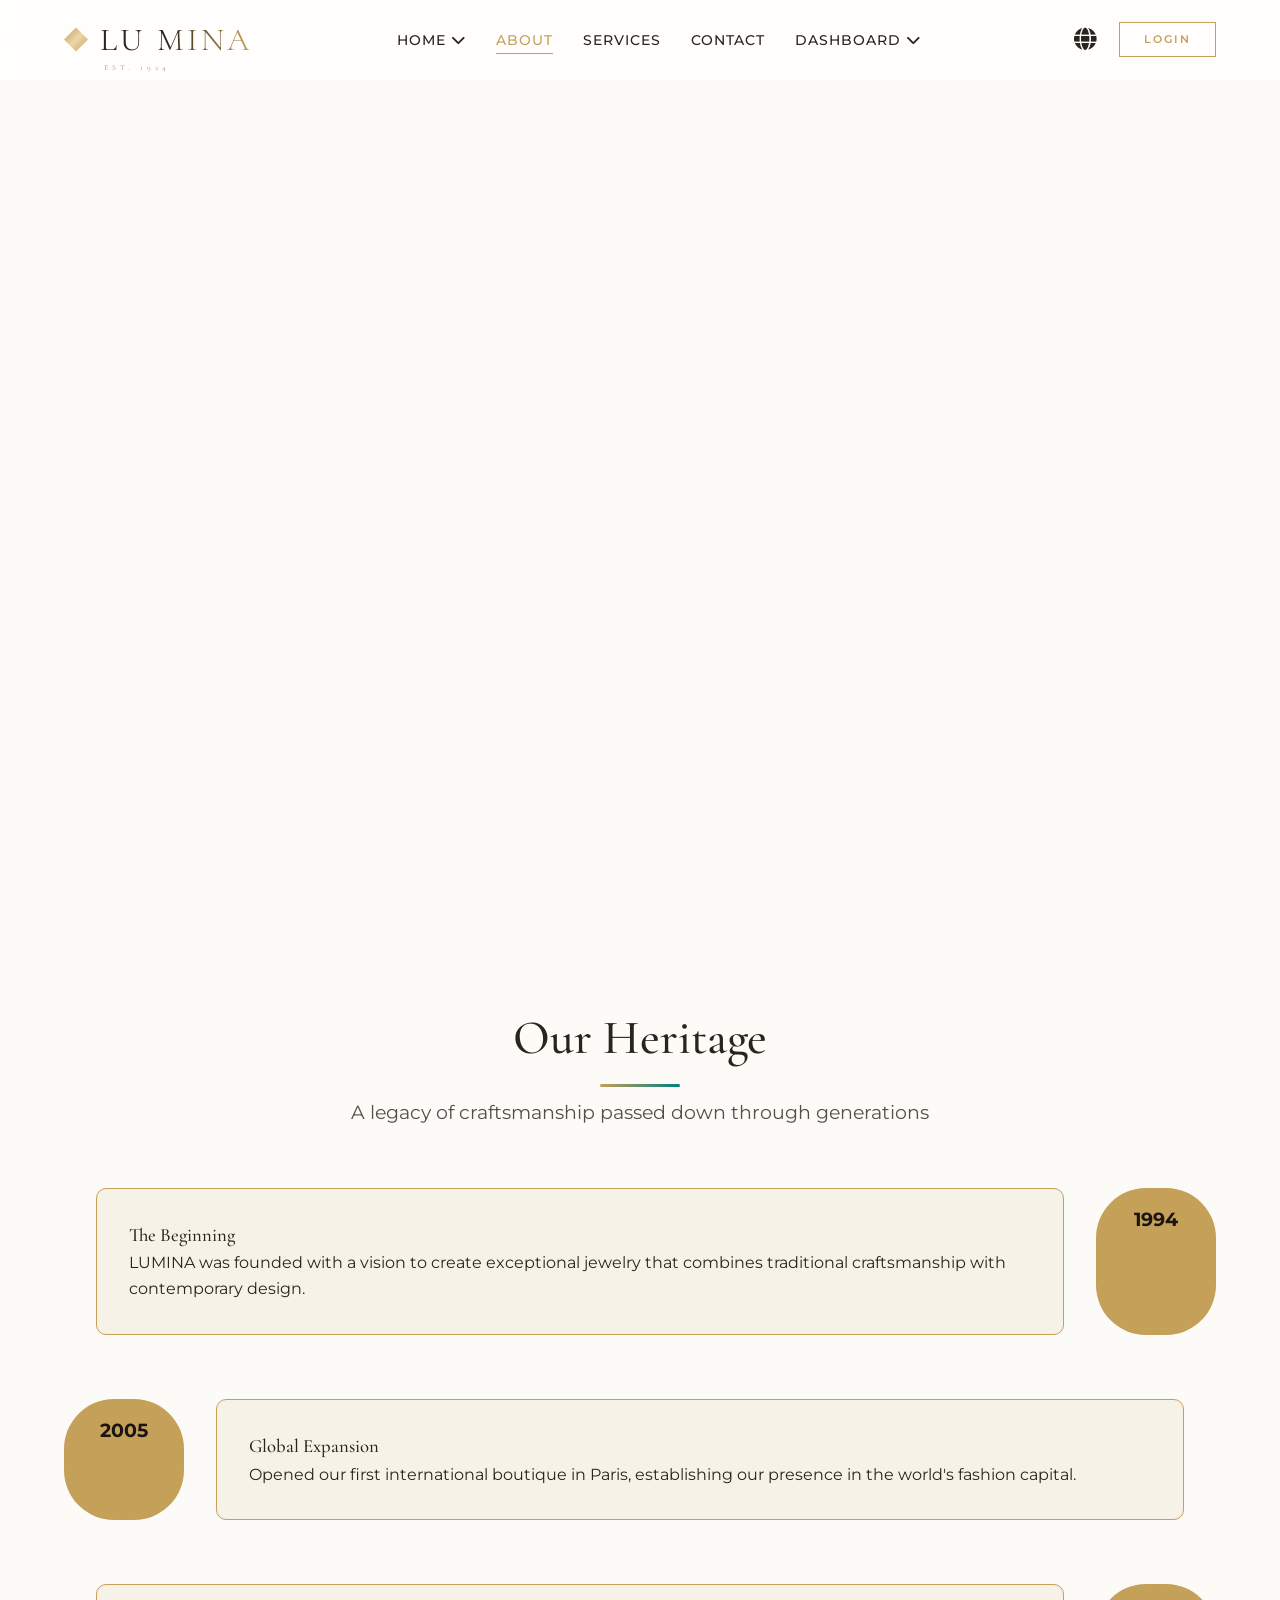
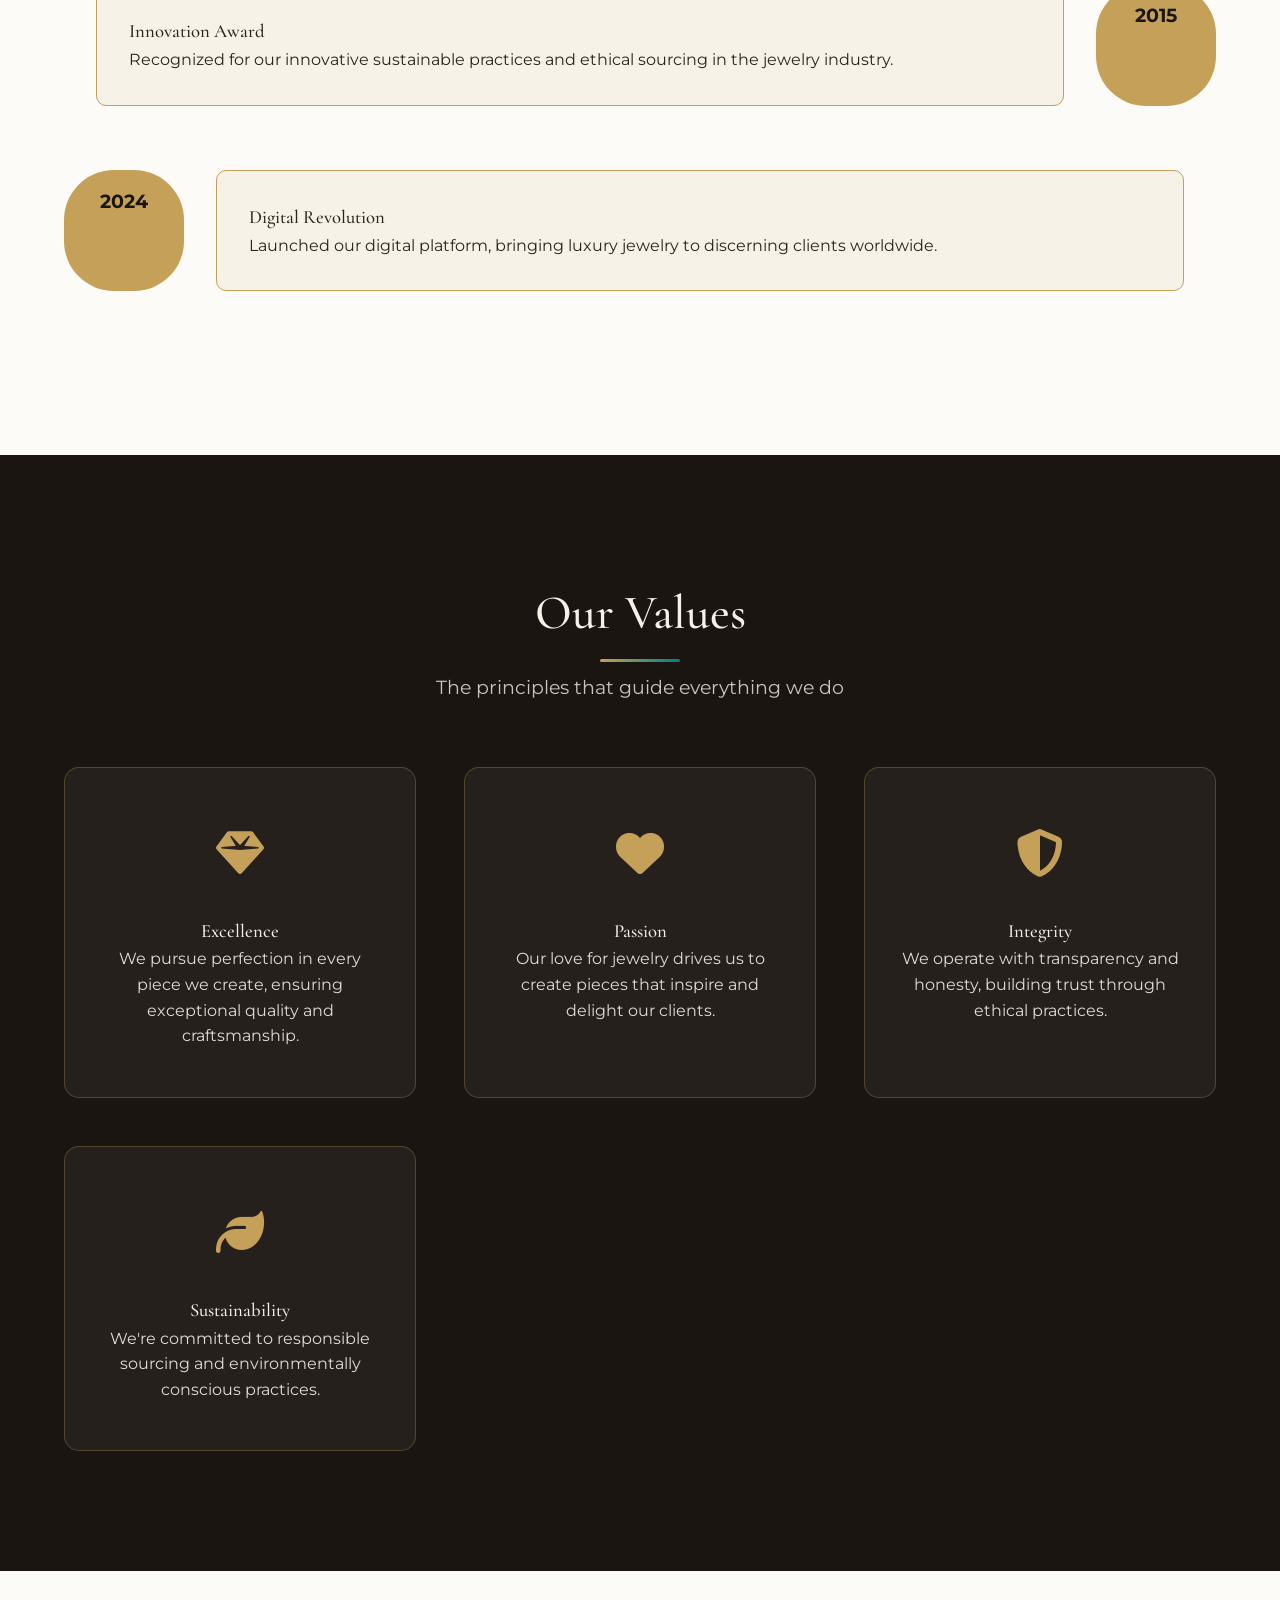
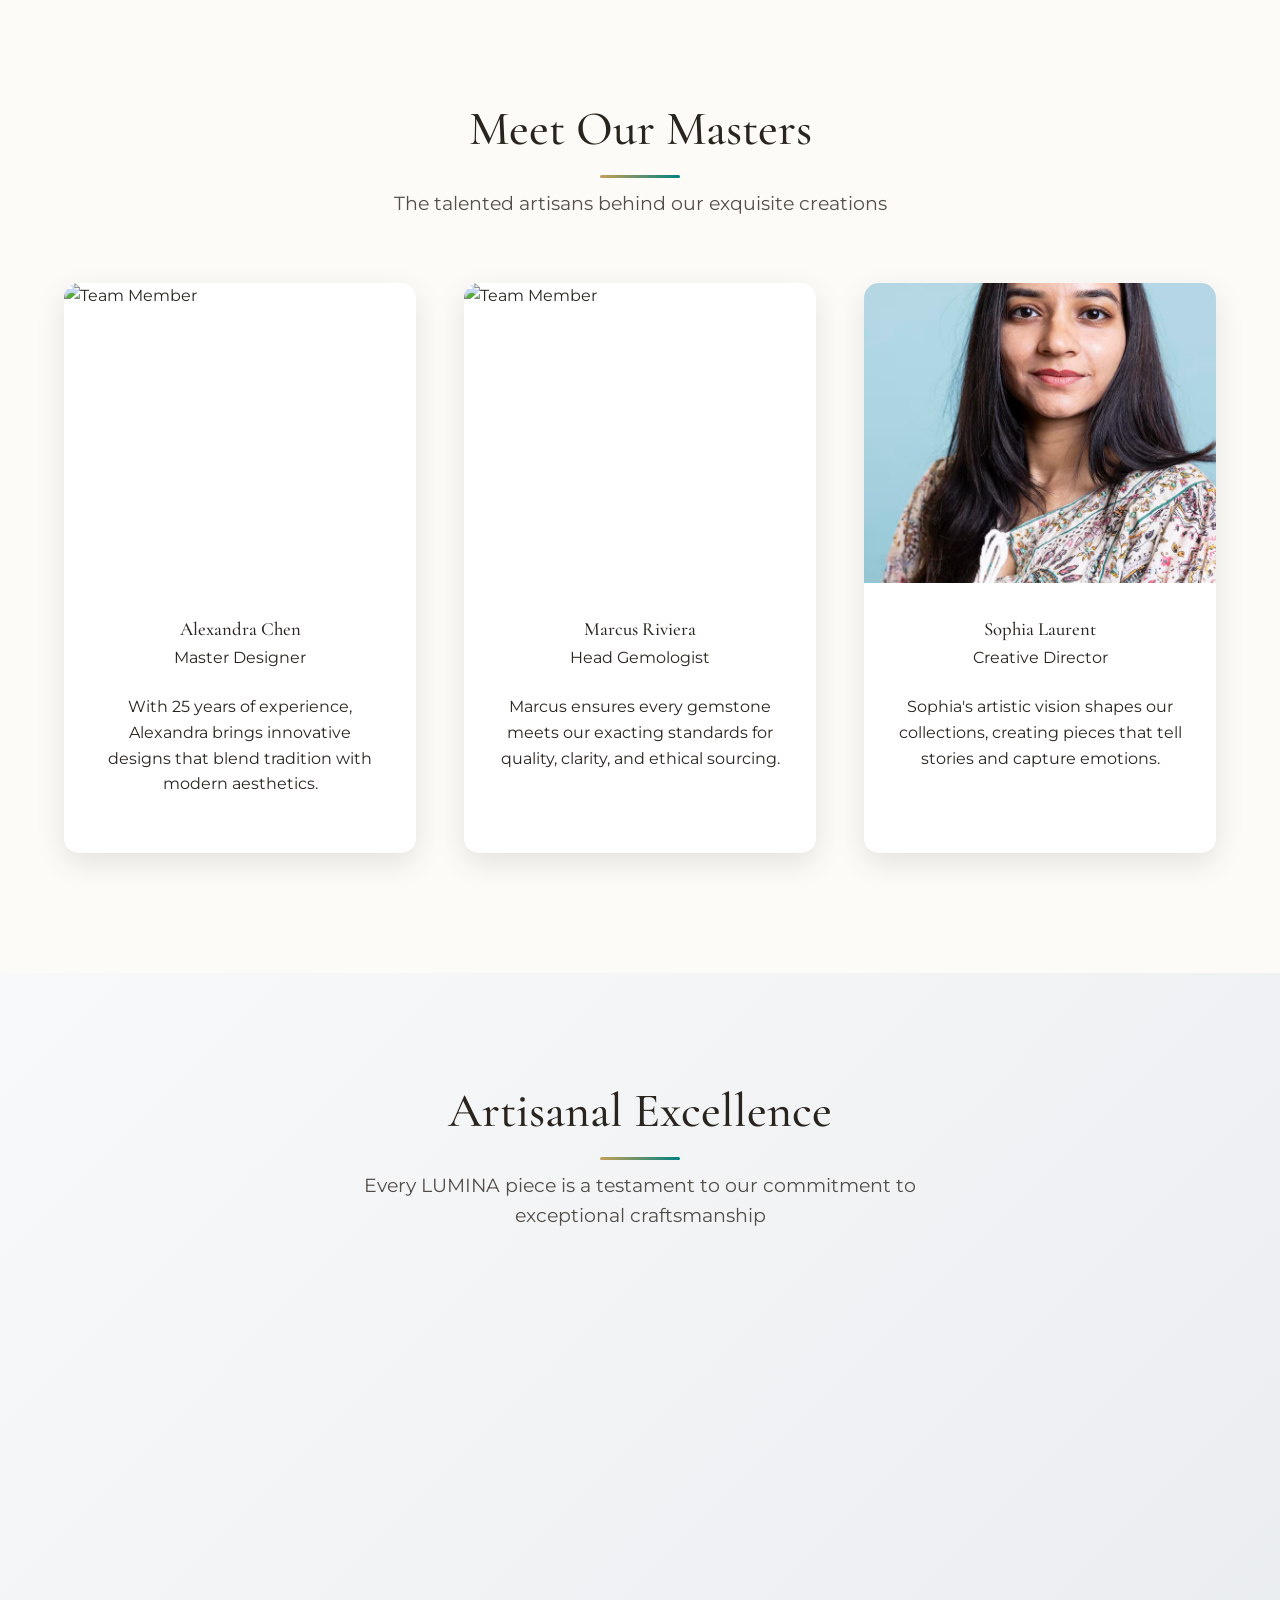
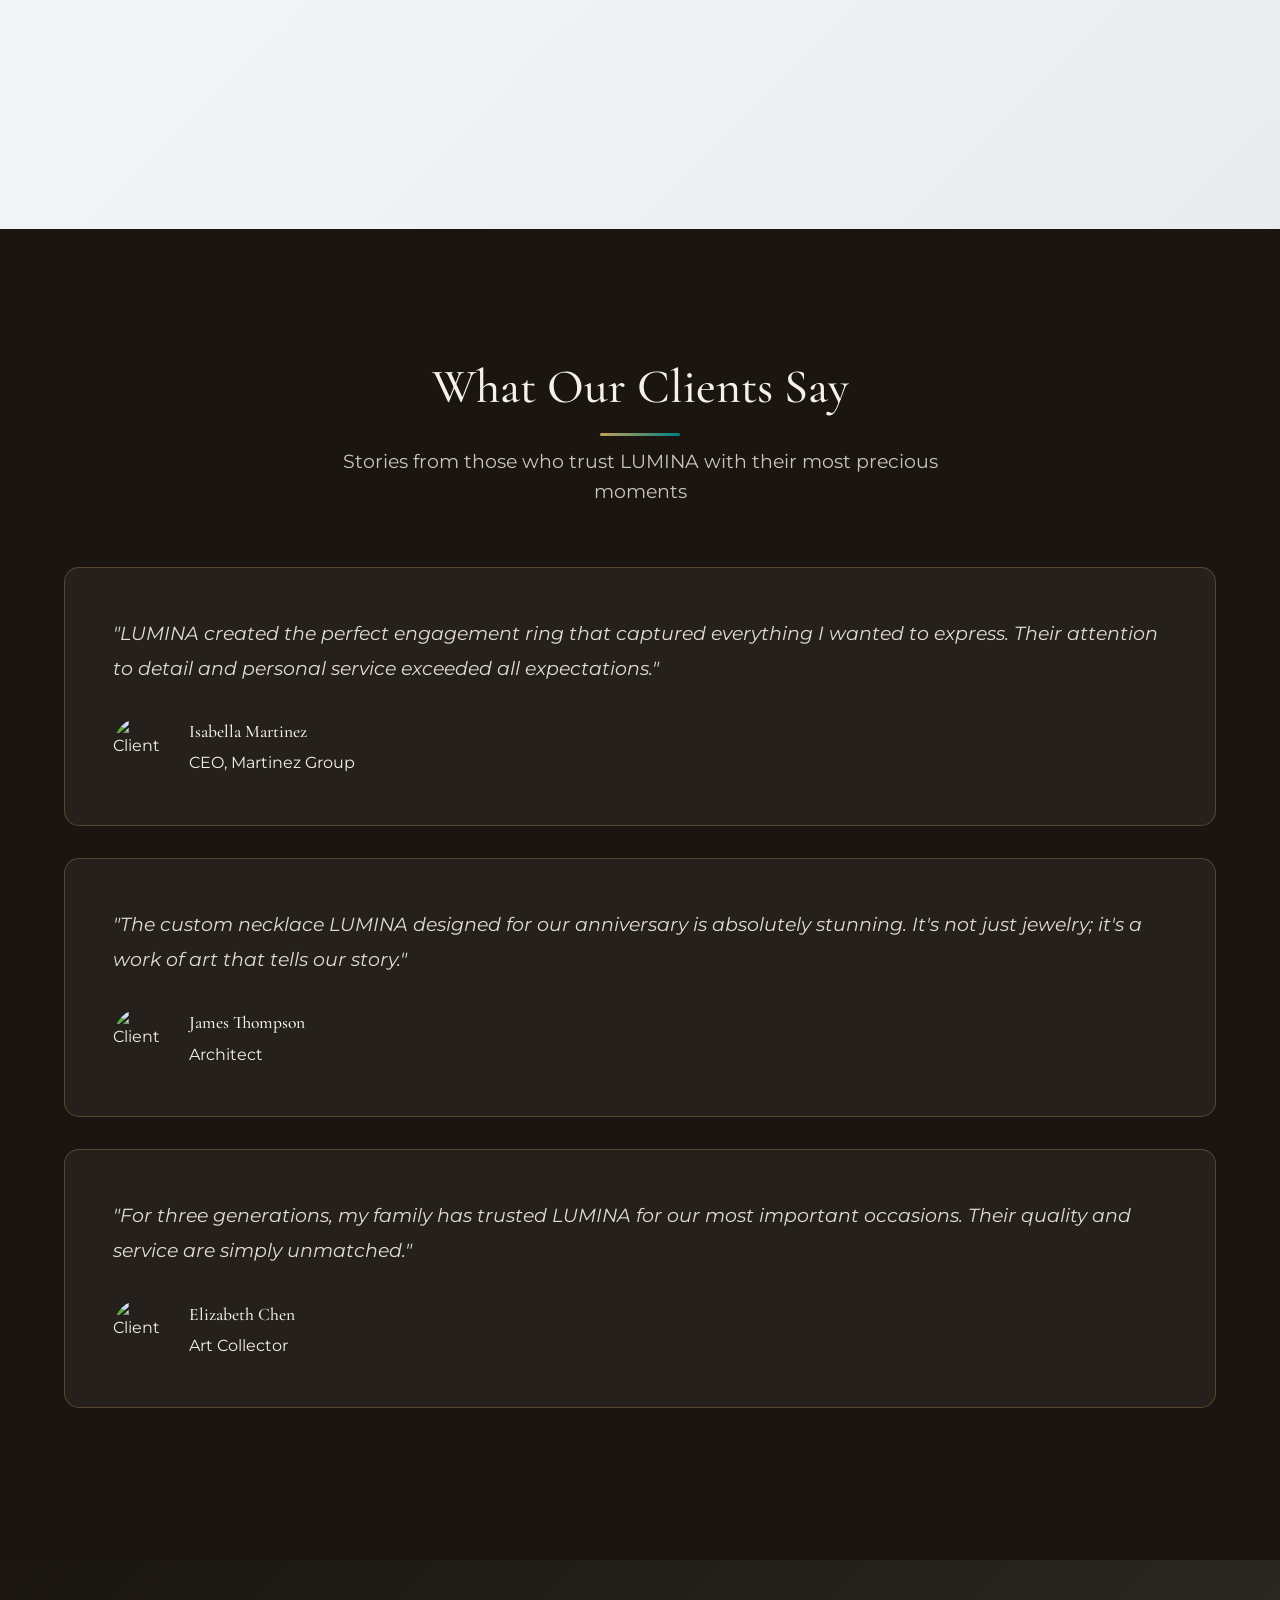
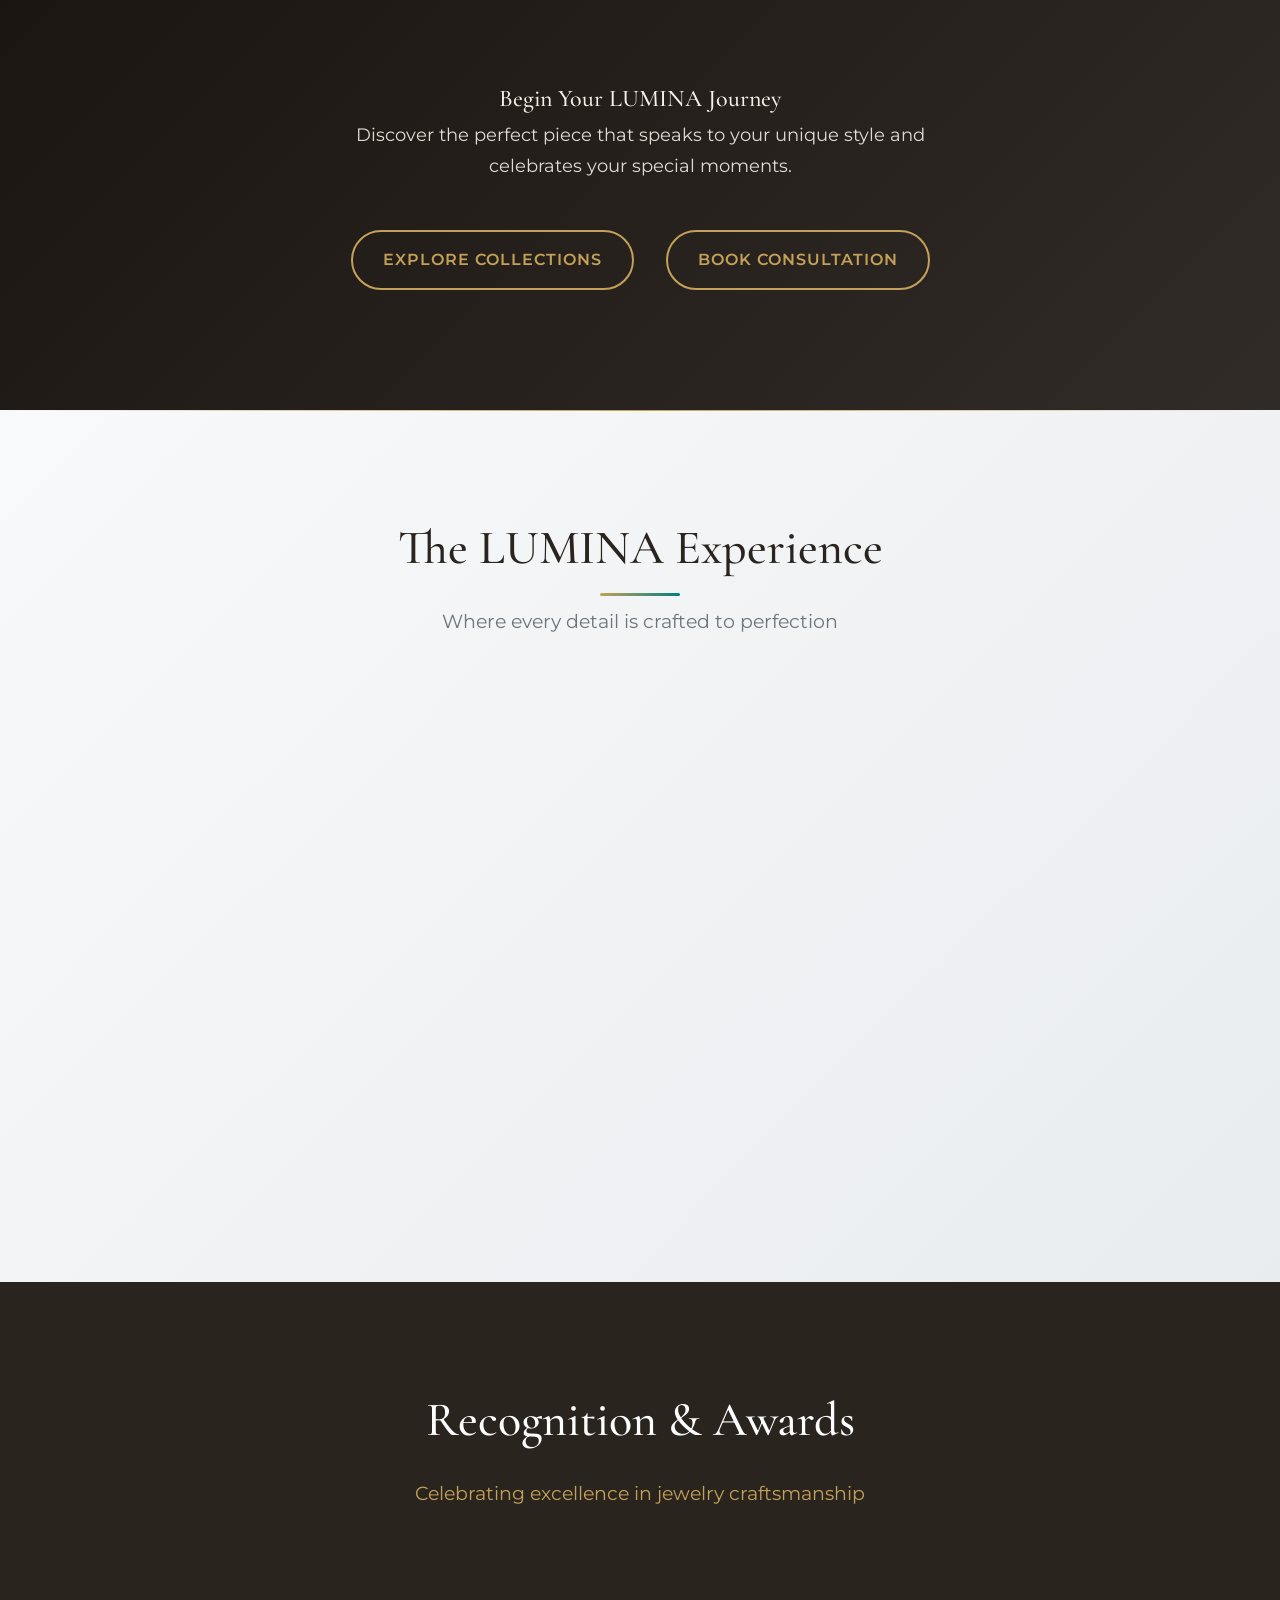
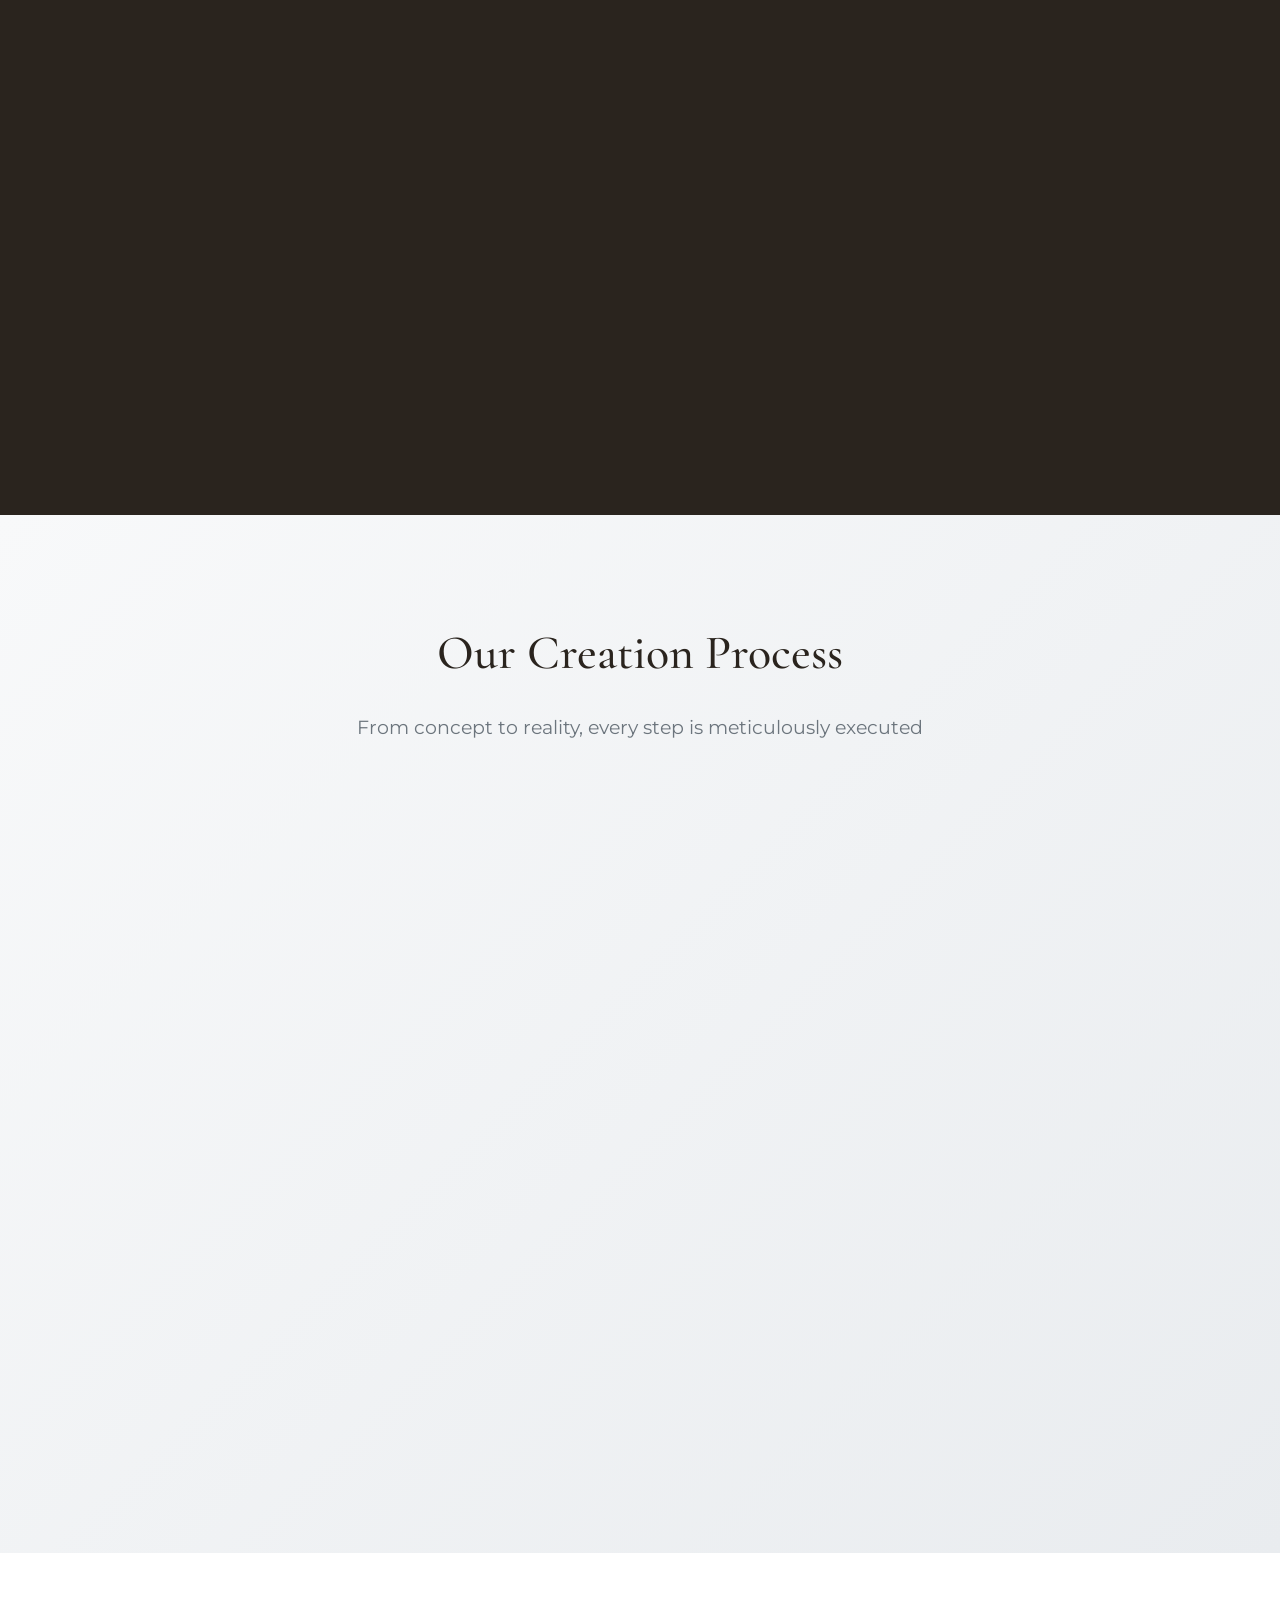
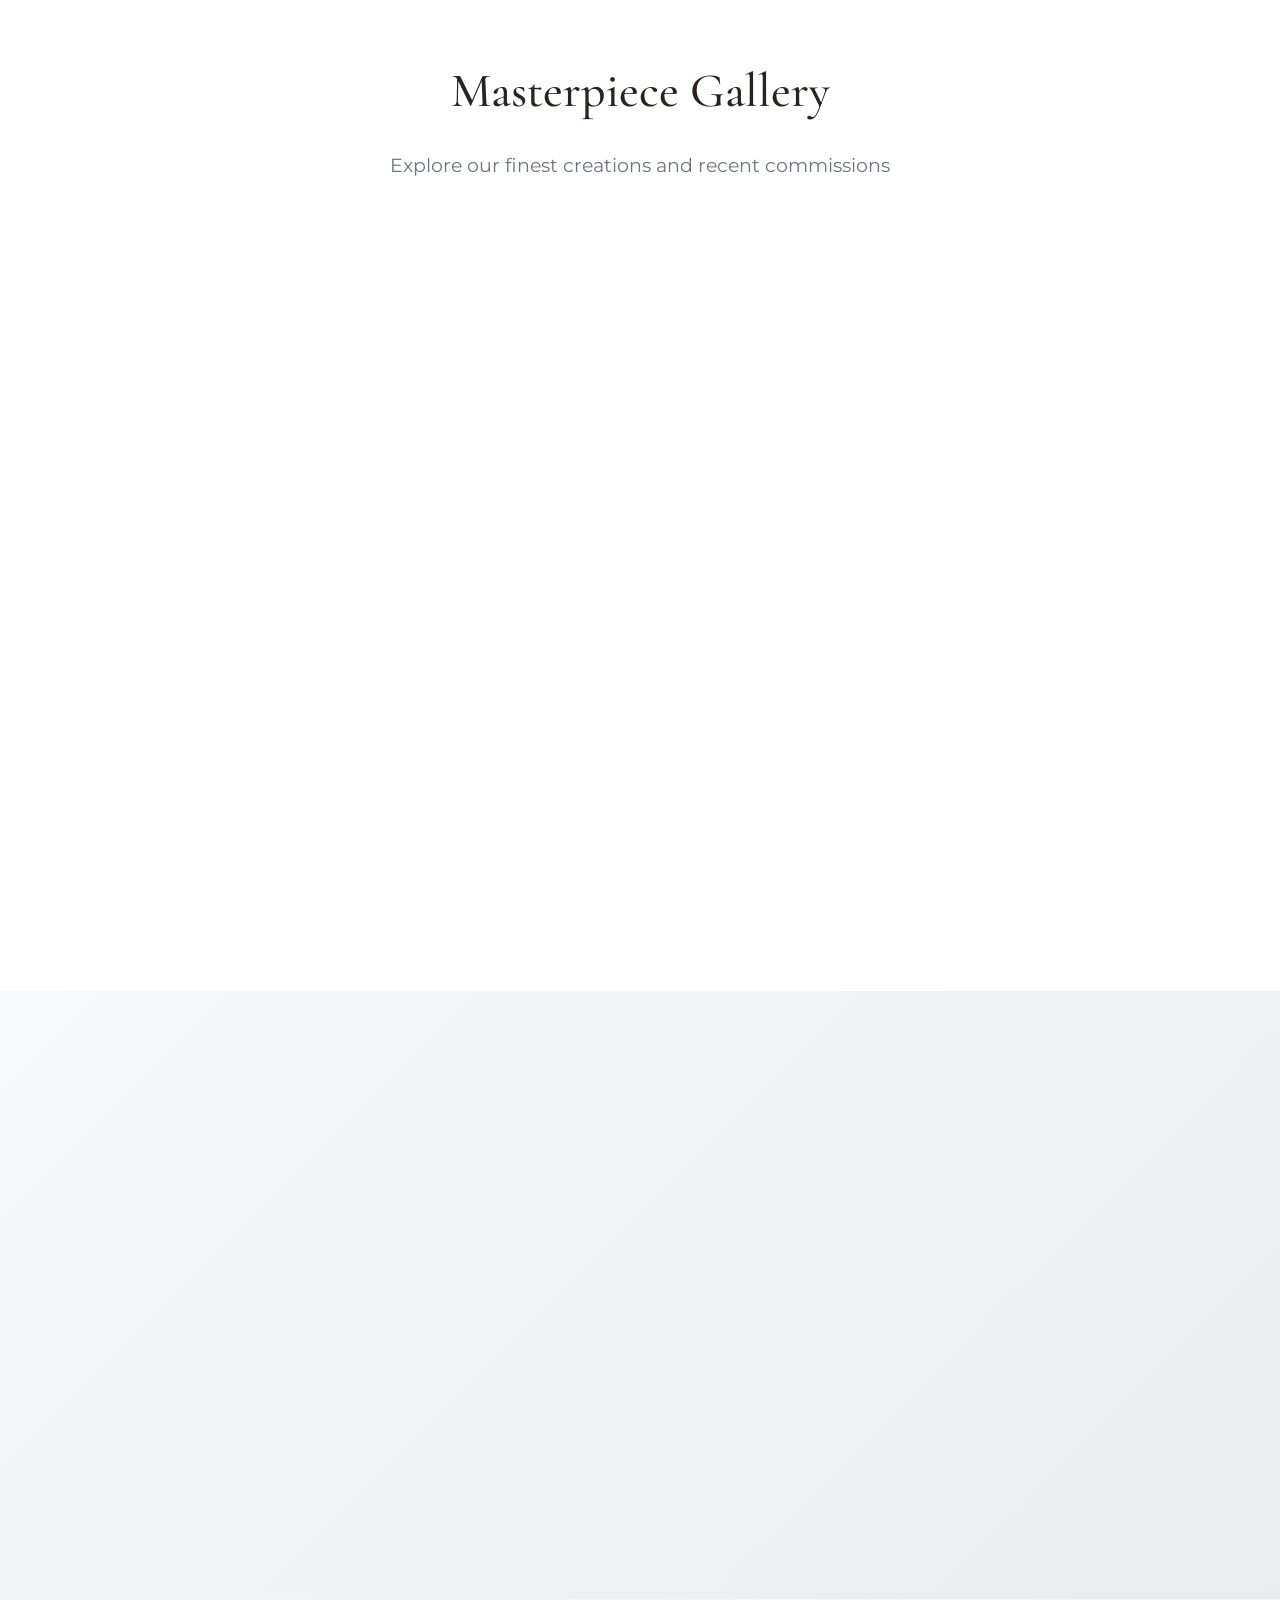
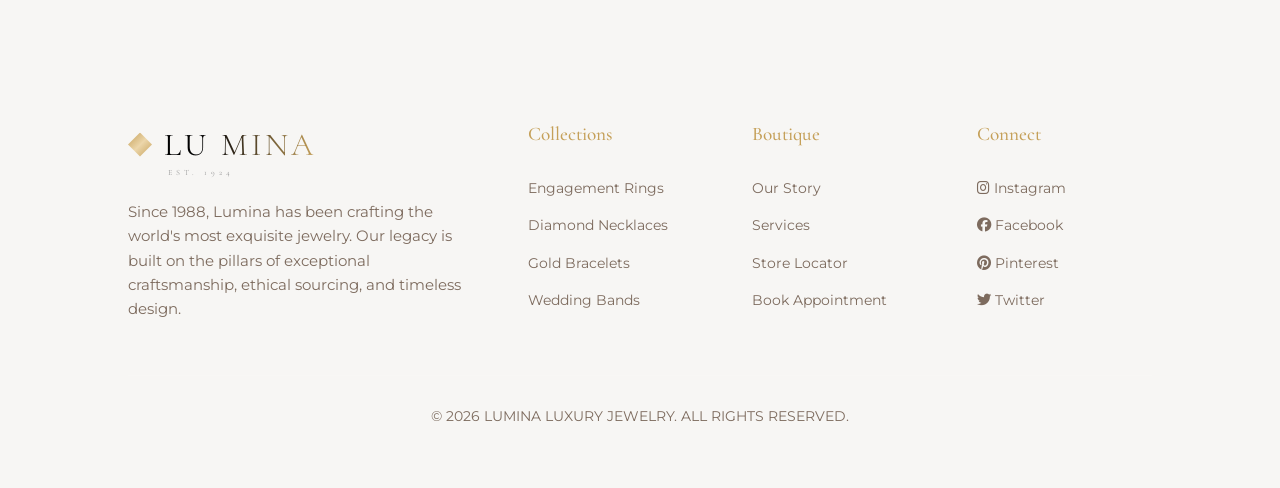
==== about.html @ 42ae5763 "Initial commit" ====
<!DOCTYPE html>
<html lang="en" dir="ltr">

<head>
    <meta charset="UTF-8">
    <meta name="viewport" content="width=device-width, initial-scale=1.0">
    <title>About Us | LUMINA</title>
    <!-- Fonts -->
    <link rel="preconnect" href="https://fonts.googleapis.com">
    <link rel="preconnect" href="https://fonts.gstatic.com" crossorigin>
    <!-- Favicon -->
    <link rel="icon" type="image/svg+xml" href="favicon.svg">
    <link rel="icon" type="image/png" sizes="32x32" href="favicon.png">
    <link rel="apple-touch-icon" sizes="180x180" href="favicon.png">
    <link
        href="https://fonts.googleapis.com/css2?family=Cormorant+Garamond:wght@400;500;600&family=Montserrat:wght@300;400;500;600;700&display=swap"
        rel="stylesheet">
    <!-- Font Awesome -->
    <link rel="stylesheet" href="https://cdnjs.cloudflare.com/ajax/libs/font-awesome/6.4.0/css/all.min.css">
    <!-- AOS Animation Library -->
    <link rel="stylesheet" href="https://cdnjs.cloudflare.com/ajax/libs/aos/2.3.4/aos.css">
    <!-- Custom CSS -->
    <link rel="stylesheet" href="css/style.css">
    <link rel="stylesheet" href="css/animations.css">
    <link rel="stylesheet" href="css/rtl.css">
    <link rel="stylesheet" href="css/mobile-nav.css">
    <link rel="stylesheet" href="css/services.css">
    <link rel="stylesheet" href="css/about.css">
    <link rel="stylesheet" href="css/about-enhanced.css">
</head>

<body>
    <!-- Header -->
    <header id="main-header">
        <a href="home1.html" class="logo">LU<span>MINA</span></a>

        <nav>
            <ul>
                <li class="dropdown">
                    <a href="#" class="nav-link">Home <i class="fas fa-chevron-down"></i></a>
                    <ul class="dropdown-menu">
                        <li><a href="home1.html">Home 1</a></li>
                        <li><a href="home2.html">Home 2</a></li>
                    </ul>
                </li>
                <li><a href="about.html" class="nav-link active">About</a></li>
                <li><a href="services.html" class="nav-link">Services</a></li>
                <li><a href="contact.html" class="nav-link">Contact</a></li>
                <li class="dropdown">
                    <a href="#" class="nav-link">Dashboard <i class="fas fa-chevron-down"></i></a>
                    <ul class="dropdown-menu">
                        <li><a href="user-dashboard.html">User Dashboard</a></li>
                        <li><a href="admin-dashboard.html">Admin Dashboard</a></li>
                    </ul>
                </li>
            </ul>
        </nav>

        <div class="header-utils">
            <div class="desktop-only">
                <div class="globe-icon" title="Global">
                    <i class="fas fa-globe"></i>
                </div>
            </div>
            <a href="login.html" class="login-btn desktop-only">Login</a>
            <div class="mobile-globe">
                <div class="globe-icon" title="Toggle RTL/LTR">
                    <i class="fas fa-globe"></i>
                </div>
            </div>
            <button class="mobile-menu-toggle" id="menu-toggle" aria-label="Open navigation menu" aria-expanded="false">
                <span class="bar"></span>
                <span class="bar"></span>
                <span class="bar"></span>
            </button>
        </div>

    </header>

    <!-- Hero Section -->
    <section class="about-hero services-hero" data-aos="fade-up">
        <div class="hero-background">
            <div class="floating-gems">
                <div class="gem gem-1">💎</div>
                <div class="gem gem-2">💍</div>
                <div class="gem gem-3">👑</div>
                <div class="gem gem-4">⭐</div>
            </div>
        </div>
        <div class="hero-container">
            <div class="hero-content">
                <div class="hero-text" data-aos="fade-right" data-aos-delay="200">
                    <div class="hero-subtitle" data-aos="fade-up" data-aos-delay="300">
                        <span class="subtitle-line"></span>
                        <span class="subtitle-text">Welcome to LUMINA</span>
                        <span class="subtitle-line"></span>
                    </div>
                    <h1 class="hero-title" data-aos="fade-up" data-aos-delay="400">
                        <span class="title-word">Our</span>
                        <span class="title-word highlight">Story</span>
                        <span class="title-word">of</span>
                        <span class="title-word elegant">Elegance</span>
                    </h1>
                    <p class="hero-description" data-aos="fade-up" data-aos-delay="500">
                        For over three decades, LUMINA has been the <span class="highlight-text">epitome of luxury
                            jewelry</span>, crafting timeless pieces that celebrate life's most precious moments.
                    </p>
                    <div class="hero-buttons" data-aos="fade-up" data-aos-delay="600">
                        <a href="#heritage" class="btn btn-primary">Discover Our Story</a>
                        <a href="#gallery" class="btn btn-outline">View Gallery</a>
                    </div>
                </div>
                <div class="hero-image" data-aos="fade-left" data-aos-delay="400">
                    <div class="image-wrapper">
                        <img src="assets/ab.jpg" alt="Luxury Jewelry">
                        <div class="image-overlay"></div>
                        <div class="floating-elements">
                            <div class="floating-gem gem-1" data-aos="zoom-in" data-aos-delay="600"></div>
                            <div class="floating-gem gem-2" data-aos="zoom-in" data-aos-delay="700"></div>
                            <div class="floating-gem gem-3" data-aos="zoom-in" data-aos-delay="800"></div>
                        </div>
                    </div>
                </div>
            </div>
        </div>
        <div class="hero-background-effects">
            <div class="gradient-overlay"></div>
            <div class="particle-effect"></div>
        </div>
    </section>

    <!-- Heritage Section -->
    <section class="heritage-section">
        <div class="container">
            <div class="section-header">
                <h2>Our Heritage</h2>
                <p>A legacy of craftsmanship passed down through generations</p>
            </div>
            <div class="heritage-content">
                <div class="heritage-timeline">
                    <div class="timeline-item">
                        <div class="timeline-year">1994</div>
                        <div class="timeline-content">
                            <h3>The Beginning</h3>
                            <p>LUMINA was founded with a vision to create exceptional jewelry that combines traditional
                                craftsmanship with contemporary design.</p>
                        </div>
                    </div>
                    <div class="timeline-item">
                        <div class="timeline-year">2005</div>
                        <div class="timeline-content">
                            <h3>Global Expansion</h3>
                            <p>Opened our first international boutique in Paris, establishing our presence in the
                                world's fashion capital.</p>
                        </div>
                    </div>
                    <div class="timeline-item">
                        <div class="timeline-year">2015</div>
                        <div class="timeline-content">
                            <h3>Innovation Award</h3>
                            <p>Recognized for our innovative sustainable practices and ethical sourcing in the jewelry
                                industry.</p>
                        </div>
                    </div>
                    <div class="timeline-item">
                        <div class="timeline-year">2024</div>
                        <div class="timeline-content">
                            <h3>Digital Revolution</h3>
                            <p>Launched our digital platform, bringing luxury jewelry to discerning clients worldwide.
                            </p>
                        </div>
                    </div>
                </div>
            </div>
        </div>
    </section>

    <!-- Values Section -->
    <section class="values-section">
        <div class="container">
            <div class="section-header">
                <h2>Our Values</h2>
                <p>The principles that guide everything we do</p>
            </div>
            <div class="values-grid">
                <div class="value-card">
                    <div class="value-icon">
                        <i class="fas fa-gem"></i>
                    </div>
                    <h3>Excellence</h3>
                    <p>We pursue perfection in every piece we create, ensuring exceptional quality and craftsmanship.
                    </p>
                </div>
                <div class="value-card">
                    <div class="value-icon">
                        <i class="fas fa-heart"></i>
                    </div>
                    <h3>Passion</h3>
                    <p>Our love for jewelry drives us to create pieces that inspire and delight our clients.</p>
                </div>
                <div class="value-card">
                    <div class="value-icon">
                        <i class="fas fa-shield-alt"></i>
                    </div>
                    <h3>Integrity</h3>
                    <p>We operate with transparency and honesty, building trust through ethical practices.</p>
                </div>
                <div class="value-card">
                    <div class="value-icon">
                        <i class="fas fa-leaf"></i>
                    </div>
                    <h3>Sustainability</h3>
                    <p>We're committed to responsible sourcing and environmentally conscious practices.</p>
                </div>
            </div>
        </div>
    </section>

    <!-- Team Section -->
    <section class="team-section">
        <div class="container">
            <div class="section-header">
                <h2>Meet Our Masters</h2>
                <p>The talented artisans behind our exquisite creations</p>
            </div>
            <div class="team-grid">
                <div class="team-member">
                    <div class="member-image">
                        <img src="https://images.unsplash.com/photo-1507003211169-0a1dd7228f2d?w=300&q=80"
                            alt="Team Member">
                    </div>
                    <div class="member-info">
                        <h3>Alexandra Chen</h3>
                        <p class="member-title">Master Designer</p>
                        <p class="member-bio">With 25 years of experience, Alexandra brings innovative designs that
                            blend tradition with modern aesthetics.</p>
                    </div>
                </div>
                <div class="team-member">
                    <div class="member-image">
                        <img src="https://images.unsplash.com/photo-1472099645785-5658abf4ff4e?w=300&q=80"
                            alt="Team Member">
                    </div>
                    <div class="member-info">
                        <h3>Marcus Riviera</h3>
                        <p class="member-title">Head Gemologist</p>
                        <p class="member-bio">Marcus ensures every gemstone meets our exacting standards for quality,
                            clarity, and ethical sourcing.</p>
                    </div>
                </div>
                <div class="team-member">
                    <div class="member-image">
                        <img src="assets/f1.avif" alt="Team Member">
                    </div>
                    <div class="member-info">
                        <h3>Sophia Laurent</h3>
                        <p class="member-title">Creative Director</p>
                        <p class="member-bio">Sophia's artistic vision shapes our collections, creating pieces that tell
                            stories and capture emotions.</p>
                    </div>
                </div>
            </div>
        </div>
    </section>

    <!-- Craftsmanship Section -->
    <section class="craftsmanship-section">
        <div class="container">
            <div class="section-header">
                <h2>Artisanal Excellence</h2>
                <p>Every LUMINA piece is a testament to our commitment to exceptional craftsmanship</p>
            </div>
            <div class="craftsmanship-cards">
                <div class="craft-card" data-aos="zoom-in" data-aos-delay="100">
                    <div class="craft-icon">
                        <i class="fas fa-hand-sparkles"></i>
                    </div>
                    <h3>Handcrafted</h3>
                    <p>Each piece is meticulously crafted by hand using traditional techniques passed down through
                        generations</p>
                </div>
                <div class="craft-card" data-aos="zoom-in" data-aos-delay="200">
                    <div class="craft-icon">
                        <i class="fas fa-search"></i>
                    </div>
                    <h3>Quality Control</h3>
                    <p>Rigorous inspection at every stage ensures perfection in every detail and flawless execution</p>
                </div>
                <div class="craft-card" data-aos="zoom-in" data-aos-delay="300">
                    <div class="craft-icon">
                        <i class="fas fa-certificate"></i>
                    </div>
                    <h3>Certified</h3>
                    <p>All pieces come with authenticity certificates and lifetime guarantees of quality</p>
                </div>
            </div>
            <div class="craftsmanship-image" data-aos="fade-up" data-aos-delay="400">
                <img src="https://images.unsplash.com/photo-1605100804763-247f67b3557e?w=500&q=80" alt="Craftsmanship">
            </div>
        </div>
    </section>

    <!-- Testimonials Section -->
    <section class="testimonials-section">
        <div class="container">
            <div class="section-header">
                <h2>What Our Clients Say</h2>
                <p>Stories from those who trust LUMINA with their most precious moments</p>
            </div>
            <div class="testimonials-grid">
                <div class="testimonial">
                    <div class="testimonial-content">
                        <p>"LUMINA created the perfect engagement ring that captured everything I wanted to express.
                            Their attention to detail and personal service exceeded all expectations."</p>
                    </div>
                    <div class="testimonial-author">
                        <img src="https://images.unsplash.com/photo-1438761681033-6461ffad8d80?w=50&q=80" alt="Client">
                        <div class="author-info">
                            <h4>Isabella Martinez</h4>
                            <span>CEO, Martinez Group</span>
                        </div>
                    </div>
                </div>
                <div class="testimonial">
                    <div class="testimonial-content">
                        <p>"The custom necklace LUMINA designed for our anniversary is absolutely stunning. It's not
                            just jewelry; it's a work of art that tells our story."</p>
                    </div>
                    <div class="testimonial-author">
                        <img src="https://images.unsplash.com/photo-1500648767791-00dcc994a43e?w=50&q=80" alt="Client">
                        <div class="author-info">
                            <h4>James Thompson</h4>
                            <span>Architect</span>
                        </div>
                    </div>
                </div>
                <div class="testimonial">
                    <div class="testimonial-content">
                        <p>"For three generations, my family has trusted LUMINA for our most important occasions. Their
                            quality and service are simply unmatched."</p>
                    </div>
                    <div class="testimonial-author">
                        <img src="https://images.unsplash.com/photo-1489424731084-a5d8b219a5bb?w=50&q=80" alt="Client">
                        <div class="author-info">
                            <h4>Elizabeth Chen</h4>
                            <span>Art Collector</span>
                        </div>
                    </div>
                </div>
            </div>
        </div>
    </section>

    <!-- CTA Section -->
    <section class="cta-section">
        <div class="container">
            <div class="cta-content">
                <h2>Begin Your LUMINA Journey</h2>
                <p>Discover the perfect piece that speaks to your unique style and celebrates your special moments.</p>
                <div class="cta-buttons">
                    <a href="services.html" class="btn btn-primary">Explore Collections</a>
                    <a href="contact.html" class="btn btn-outline">Book Consultation</a>
                </div>
            </div>
        </div>
    </section>

    <!-- Luxury Experience Section -->
    <section class="luxury-experience">
        <div class="container">
            <div class="experience-header">
                <h2>The LUMINA Experience</h2>
                <p>Where every detail is crafted to perfection</p>
            </div>
            <div class="experience-grid">
                <div class="experience-card" data-aos="fade-up" data-aos-delay="100">
                    <div class="experience-icon">
                        <i class="fas fa-crown"></i>
                    </div>
                    <h3>Premium Materials</h3>
                    <p>Only the finest materials from ethical sources, ensuring each piece meets our exacting standards.
                    </p>
                    <div class="experience-features">
                        <span><i class="fas fa-check"></i> Conflict-Free Diamonds</span>
                        <span><i class="fas fa-check"></i> Recycled Gold</span>
                        <span><i class="fas fa-check"></i> Ethical Sourcing</span>
                    </div>
                </div>
                <div class="experience-card" data-aos="fade-up" data-aos-delay="200">
                    <div class="experience-icon">
                        <i class="fas fa-palette"></i>
                    </div>
                    <h3>Custom Design</h3>
                    <p>Our master designers work with you to create unique pieces that reflect your personal story.</p>
                    <div class="experience-features">
                        <span><i class="fas fa-check"></i> Personal Consultation</span>
                        <span><i class="fas fa-check"></i> 3D Modeling</span>
                        <span><i class="fas fa-check"></i> Lifetime Support</span>
                    </div>
                </div>
                <div class="experience-card" data-aos="fade-up" data-aos-delay="300">
                    <div class="experience-icon">
                        <i class="fas fa-shield-alt"></i>
                    </div>
                    <h3>Lifetime Warranty</h3>
                    <p>Every LUMINA piece comes with our comprehensive lifetime warranty and service guarantee.</p>
                    <div class="experience-features">
                        <span><i class="fas fa-check"></i> Free Cleaning</span>
                        <span><i class="fas fa-check"></i> Annual Inspection</span>
                        <span><i class="fas fa-check"></i> Repair Service</span>
                    </div>
                </div>
            </div>
        </div>
    </section>

    <!-- Awards Section -->
    <section class="awards-section">
        <div class="container">
            <div class="awards-header">
                <h2>Recognition & Awards</h2>
                <p>Celebrating excellence in jewelry craftsmanship</p>
            </div>
            <div class="awards-showcase">
                <div class="award-item" data-aos="zoom-in" data-aos-delay="100">
                    <div class="award-icon">
                        <i class="fas fa-trophy"></i>
                    </div>
                    <div class="award-info">
                        <h3>International Design Award</h3>
                        <p class="award-year">2023</p>
                        <p>Best Luxury Jewelry Collection</p>
                    </div>
                </div>
                <div class="award-item" data-aos="zoom-in" data-aos-delay="200">
                    <div class="award-icon">
                        <i class="fas fa-medal"></i>
                    </div>
                    <div class="award-info">
                        <h3>Sustainability Excellence</h3>
                        <p class="award-year">2022</p>
                        <p>Leader in Ethical Jewelry Practices</p>
                    </div>
                </div>
                <div class="award-item" data-aos="zoom-in" data-aos-delay="300">
                    <div class="award-icon">
                        <i class="fas fa-star"></i>
                    </div>
                    <div class="award-info">
                        <h3>Customer Choice Award</h3>
                        <p class="award-year">2021</p>
                        <p>Highest Customer Satisfaction Rating</p>
                    </div>
                </div>
                <div class="award-item" data-aos="zoom-in" data-aos-delay="400">
                    <div class="award-icon">
                        <i class="fas fa-gem"></i>
                    </div>
                    <div class="award-info">
                        <h3>Master Craftsmanship</h3>
                        <p class="award-year">2020</p>
                        <p>Excellence in Traditional Techniques</p>
                    </div>
                </div>
            </div>
        </div>
    </section>

    <!-- Process Section -->
    <section class="process-section">
        <div class="container">
            <div class="process-header">
                <h2>Our Creation Process</h2>
                <p>From concept to reality, every step is meticulously executed</p>
            </div>
            <div class="process-timeline">
                <div class="process-step" data-aos="fade-right" data-aos-delay="100">
                    <div class="step-number">01</div>
                    <div class="step-content">
                        <h3>Consultation</h3>
                        <p>We begin with understanding your vision, preferences, and the story you want to tell through
                            your jewelry.</p>
                    </div>
                </div>
                <div class="process-step" data-aos="fade-left" data-aos-delay="200">
                    <div class="step-number">02</div>
                    <div class="step-content">
                        <h3>Design</h3>
                        <p>Our designers create detailed sketches and 3D models, bringing your vision to life with
                            precision and artistry.</p>
                    </div>
                </div>
                <div class="process-step" data-aos="fade-right" data-aos-delay="300">
                    <div class="step-number">03</div>
                    <div class="step-content">
                        <h3>Crafting</h3>
                        <p>Master artisans handcraft each piece using traditional techniques combined with modern
                            technology.</p>
                    </div>
                </div>
                <div class="process-step" data-aos="fade-left" data-aos-delay="400">
                    <div class="step-number">04</div>
                    <div class="step-content">
                        <h3>Quality Assurance</h3>
                        <p>Each piece undergoes rigorous quality checks to ensure it meets our exacting standards of
                            excellence.</p>
                    </div>
                </div>
            </div>
        </div>
    </section>

    <!-- Gallery Section -->
    <section class="gallery-section">
        <div class="container">
            <div class="gallery-header">
                <h2>Masterpiece Gallery</h2>
                <p>Explore our finest creations and recent commissions</p>
            </div>
            <div class="gallery-grid">
                <div class="gallery-item" data-aos="fade-up" data-aos-delay="100">
                    <div class="gallery-image">
                        <img src="assets/j4.avif" alt="Diamond Ring">
                        <div class="gallery-overlay">
                            <div class="overlay-content">
                                <h3>Royal Diamond Ring</h3>
                                <p>Custom engagement piece</p>
                            </div>
                        </div>
                    </div>
                </div>
                <div class="gallery-item" data-aos="fade-up" data-aos-delay="200">
                    <div class="gallery-image">
                        <img src="assets/j5.jpg" alt="Gold Necklace">
                        <div class="gallery-overlay">
                            <div class="overlay-content">
                                <h3>Solitaire Necklace</h3>
                                <p>18k gold with diamond pendant</p>
                            </div>
                        </div>
                    </div>
                </div>
                <div class="gallery-item" data-aos="fade-up" data-aos-delay="300">
                    <div class="gallery-image">
                        <img src="assets/h3.jpg" alt="Elegant Earrings">
                        <div class="gallery-overlay">
                            <div class="overlay-content">
                                <h3>Pearl Drop Earrings</h3>
                                <p>South Sea pearls with diamonds</p>
                            </div>
                        </div>
                    </div>
                </div>
                <div class="gallery-item" data-aos="fade-up" data-aos-delay="400">
                    <div class="gallery-image">
                        <img src="assets/h4.jpg" alt="Luxury Watch">
                        <div class="gallery-overlay">
                            <div class="overlay-content">
                                <h3>Luxury Timepiece</h3>
                                <p>Custom diamond bezel design</p>
                            </div>
                        </div>
                    </div>
                </div>
                <div class="gallery-item" data-aos="fade-up" data-aos-delay="500">
                    <div class="gallery-image">
                        <img src="assets/j6.jpg" alt="Bracelet">
                        <div class="gallery-overlay">
                            <div class="overlay-content">
                                <h3>Tennis Bracelet</h3>
                                <p>Full diamond eternity band</p>
                            </div>
                        </div>
                    </div>
                </div>
                <div class="gallery-item" data-aos="fade-up" data-aos-delay="600">
                    <div class="gallery-image">
                        <img src="assets/j7.jpg" alt="Brooch">
                        <div class="gallery-overlay">
                            <div class="overlay-content">
                                <h3>Vintage Brooch</h3>
                                <p>Art Deco inspired design</p>
                            </div>
                        </div>
                    </div>
                </div>
            </div>
        </div>
    </section>

    <!-- Newsletter Section -->
    <section class="newsletter-section">
        <div class="container">
            <div class="newsletter-content" data-aos="fade-up">
                <div class="newsletter-text">
                    <h2>Stay Connected with LUMINA</h2>
                    <p>Subscribe to receive exclusive offers, new collection previews, and invitations to private
                        events.</p>
                </div>
                <div class="newsletter-form">
                    <form class="newsletter-form-wrapper">
                        <input type="email" placeholder="Enter your email address" required>
                        <button type="submit" class="btn btn-primary">Subscribe</button>
                    </form>
                    <p class="newsletter-privacy">By subscribing, you agree to our Privacy Policy and Terms of Service.
                    </p>
                </div>
            </div>
        </div>
    </section>

    <!-- Footer -->
    <footer style="background: #0f0d0c; padding: 120px 10% 60px; color: white;">
        <div class="footer-grid">
            <div class="footer-brand">
                <a href="home1.html" class="logo">LU<span>MINA</span></a>
                <p>Since 1988, Lumina has been crafting the world's most exquisite jewelry. Our legacy is built on
                    the pillars of exceptional craftsmanship, ethical sourcing, and timeless design.</p>
            </div>
            <div class="footer-links">
                <h4>Collections</h4>
                <ul>
                    <li><a href="#">Engagement Rings</a></li>
                    <li><a href="#">Diamond Necklaces</a></li>
                    <li><a href="#">Gold Bracelets</a></li>
                    <li><a href="#">Wedding Bands</a></li>
                </ul>
            </div>
            <div class="footer-links">
                <h4>Boutique</h4>
                <ul>
                    <li><a href="about.html">Our Story</a></li>
                    <li><a href="services.html">Services</a></li>
                    <li><a href="contact.html">Store Locator</a></li>
                    <li><a href="#">Book Appointment</a></li>
                </ul>
            </div>
            <div class="footer-links">
                <h4>Connect</h4>
                <ul>
                    <li><a href="#"><i class="fab fa-instagram"></i> Instagram</a></li>
                    <li><a href="#"><i class="fab fa-facebook"></i> Facebook</a></li>
                    <li><a href="#"><i class="fab fa-pinterest"></i> Pinterest</a></li>
                    <li><a href="#"><i class="fab fa-twitter"></i> Twitter</a></li>
                </ul>
            </div>
        </div>
        <div class="footer-bottom">
            &copy; 2026 LUMINA LUXURY JEWELRY. ALL RIGHTS RESERVED.
        </div>
    </footer>

    <!-- JavaScript -->
    <script src="https://cdnjs.cloudflare.com/ajax/libs/aos/2.3.4/aos.js"></script>
    <script src="js/script.js"></script>
    <script>
        // Initialize AOS
        AOS.init({
            duration: 1000,
            once: true,
            offset: 100
        });
    </script>
</body>

</html>
---- css/style.css ----
footer {
    background-color: #f7f6f4 !important;
    /* Match header background */
}



/* 
   Jewelry Store - Premium Design System
   Colors: Gold, Ivory, Deep Dark, Rose Gold
   Fonts: Cormorant Garamond (Serif), Montserrat (Sans), Great Vibes (Signature)
*/

@import url('https://fonts.googleapis.com/css2?family=Cormorant+Garamond:ital,wght@0,300;0,400;0,500;0,600;0,700;1,400&family=Great+Vibes&family=Montserrat:wght@200;300;400;500;600&display=swap');

/* Import About Page Styles */
@import url('about.css');

:root {
    --primary-bg: #fdfbf7;
    --secondary-bg: #1a1510;
    --accent-gold: #c5a059;
    --accent-gold-light: #e6c98c;
    --text-dark: #2a241e;
    --text-light: #f5f0e8;
    --text-muted: #7d6b5e;
    --glass-bg: rgba(255, 255, 255, 0.7);
    --glass-border: rgba(255, 255, 255, 0.3);
    --font-serif: 'Cormorant Garamond', serif;
    --font-sans: 'Montserrat', sans-serif;
    --font-accent: 'Great Vibes', cursive;
    --header-height: 80px;
    --transition-slow: 0.6s cubic-bezier(0.4, 0, 0.2, 1);
    --transition-fast: 0.3s ease;
}

[dir="rtl"] {
    --font-serif: 'Cormorant Garamond', serif;
    /* Would ideally use a premium Arabic font if text was Arabic */
}

* {
    margin: 0;
    padding: 0;
    box-sizing: border-box;
}

html {
    scroll-behavior: smooth;
    font-size: 16px;
}

body {
    background-color: var(--primary-bg);
    color: var(--text-dark);
    font-family: var(--font-sans);
    line-height: 1.6;
    overflow-x: hidden;
}

h1,
h2,
h3,
h4,
.serif {
    font-family: var(--font-serif);
    font-weight: 500;
}

.accent-font {
    font-family: var(--font-accent);
    color: var(--accent-gold);
}

a {
    text-decoration: none;
    color: inherit;
    transition: var(--transition-fast);
}

ul {
    list-style: none;
}

img {
    max-width: 100%;
    display: block;
}

section {
    padding: 100px 5%;
    position: relative;
    overflow: hidden;
}

/* RTL Header Layout - Only swap logo and globe, keep nav centered */
[dir="rtl"] header {
    flex-direction: row;
    transition: all 0.3s ease;
}

[dir="rtl"] header .logo {
    order: 3;
    transition: order 0.3s ease;
}

[dir="rtl"] header .header-utils {
    order: 1;
    transition: order 0.3s ease;
}

[dir="rtl"] header nav {
    order: 2;
    transition: order 0.3s ease;
}

/* RTL Desktop Navigation */
[dir="rtl"] nav>ul {
    flex-direction: row-reverse;
    transition: flex-direction 0.3s ease;
}

[dir="rtl"] .nav-link {
    text-align: right;
    transition: text-align 0.3s ease;
}

[dir="rtl"] .nav-link::after {
    left: auto;
    right: 0;
    transition: all 0.3s ease;
}

[dir="rtl"] .nav-link:hover::after {
    width: 100%;
}

/* RTL Desktop Dropdown Menu */
[dir="rtl"] .dropdown-menu {
    left: auto;
    right: 50%;
    transform: translateX(50%) translateY(10px);
    transition: all 0.3s ease;
}

[dir="rtl"] .dropdown:hover .dropdown-menu {
    transform: translateX(50%) translateY(0);
}

/* RTL Desktop Chevron Positioning */
[dir="rtl"] .nav-link .fa-chevron-down {
    margin-left: 5px;
    margin-right: 0;
    transition: all 0.3s ease;
}

/* Smooth transitions for all header elements */
header {
    transition: all 0.3s ease;
}

header .logo {
    transition: all 0.3s ease;
}

header .header-utils {
    transition: all 0.3s ease;
}

header nav {
    transition: all 0.3s ease;
}

nav>ul {
    transition: all 0.3s ease;
}

.nav-link {
    transition: all 0.3s ease;
}

.nav-link::after {
    transition: all 0.3s ease;
}

.dropdown-menu {
    transition: all 0.3s ease;
}

.nav-link .fa-chevron-down {
    transition: all 0.3s ease;
}

/* RTL Content Direction - affects all sections with smooth transitions */
[dir="rtl"] body,
[dir="rtl"] main,
[dir="rtl"] section {
    direction: rtl;
    text-align: right;
    transition: direction 0.3s ease, text-align 0.3s ease;
}

[dir="rtl"] h1,
[dir="rtl"] h2,
[dir="rtl"] h3,
[dir="rtl"] h4,
[dir="rtl"] p {
    text-align: right;
    transition: text-align 0.3s ease;
}

[dir="rtl"] .container,
[dir="rtl"] .row {
    direction: rtl;
    transition: direction 0.3s ease;
}

/* Smooth transitions for all text elements */
h1,
h2,
h3,
h4,
h5,
h6,
p,
span,
div {
    transition: text-align 0.3s ease, direction 0.3s ease;
}

/* Smooth transitions for layout containers */
.container,
.row,
.col-md-6,
.col-md-4,
.col-md-8 {
    transition: direction 0.3s ease, text-align 0.3s ease;
}

/* Smooth transitions for sections */
section {
    transition: direction 0.3s ease, text-align 0.3s ease;
}

/* Smooth transitions for body */
body {
    transition: direction 0.3s ease;
}

/* Smooth transitions for main content */
main {
    transition: direction 0.3s ease;
}

/* RTL About Section */
[dir="rtl"] .about-section {
    direction: rtl;
    text-align: right;
}

[dir="rtl"] .about-section .container {
    direction: rtl;
}

[dir="rtl"] .about-section .row {
    direction: rtl;
    justify-content: flex-end;
}

[dir="rtl"] .about-section h2,
[dir="rtl"] .about-section h3,
[dir="rtl"] .about-section p {
    text-align: right;
    direction: rtl;
}

[dir="rtl"] .about-section .text-content {
    text-align: right;
    direction: rtl;
}

[dir="rtl"] .about-section .image-content {
    order: 1;
}

[dir="rtl"] .about-section .text-content {
    order: 2;
}

/* RTL Features Section */
[dir="rtl"] .features-section {
    direction: rtl;
    text-align: right;
}

[dir="rtl"] .features-section h2,
[dir="rtl"] .features-section h3,
[dir="rtl"] .features-section p {
    text-align: right;
    direction: rtl;
}

[dir="rtl"] .features-section .feature-item {
    text-align: right;
    direction: rtl;
}

/* RTL Services Section */
[dir="rtl"] .services-section {
    direction: rtl;
    text-align: right;
}

[dir="rtl"] .services-section h2,
[dir="rtl"] .services-section h3,
[dir="rtl"] .services-section p {
    text-align: right;
    direction: rtl;
}

[dir="rtl"] .services-section .service-item {
    text-align: right;
    direction: rtl;
}

/* RTL Contact Section */
[dir="rtl"] .contact-section {
    direction: rtl;
    text-align: right;
}

[dir="rtl"] .contact-section h2,
[dir="rtl"] .contact-section h3,
[dir="rtl"] .contact-section p {
    text-align: right;
    direction: rtl;
}

[dir="rtl"] .contact-section .contact-form {
    text-align: right;
    direction: rtl;
}

[dir="rtl"] .contact-section input,
[dir="rtl"] .contact-section textarea {
    text-align: right;
    direction: rtl;
}

/* RTL Footer */
[dir="rtl"] footer {
    direction: rtl;
    text-align: right;
}

[dir="rtl"] footer h4,
[dir="rtl"] footer p,
[dir="rtl"] footer a {
    text-align: right;
    direction: rtl;
}

[dir="rtl"] .footer-grid {
    direction: rtl;
}

[dir="rtl"] .footer-brand {
    text-align: right;
    direction: rtl;
}

/* Header & Navigation */
header {
    position: fixed;
    top: 0;
    left: 0;
    width: 100%;
    height: var(--header-height);
    background: var(--glass-bg);
    backdrop-filter: blur(10px);
    border-bottom: 1px solid var(--glass-border);
    z-index: 1000;
    display: flex;
    justify-content: space-between;
    align-items: center;
    padding: 0 5%;
    transition: var(--transition-fast);
}

header.scrolled {
    height: 70px;
    background: rgba(255, 255, 255, 0.9);
    box-shadow: 0 5px 20px rgba(0, 0, 0, 0.05);
}

.logo {
    display: flex;
    align-items: center;
    gap: 12px;
    font-family: var(--font-serif);
    font-size: 2rem;
    font-weight: 400;
    letter-spacing: 3px;
    text-transform: uppercase;
    color: inherit;
    text-decoration: none;
    position: relative;
}

/* Stylized Diamond Icon */
.logo::before {
    content: '';
    width: 24px;
    height: 24px;
    background: linear-gradient(135deg, #c5a059 0%, #ecd6aa 50%, #c5a059 100%);
    clip-path: polygon(50% 0%, 100% 50%, 50% 100%, 0% 50%);
    display: inline-block;
    animation: goldShimmer 3s infinite linear;
    box-shadow: 0 0 10px rgba(197, 160, 89, 0.4);
}

.logo span {
    font-weight: 300;
    background: linear-gradient(90deg, #1a1510 0%, #c5a059 50%, #1a1510 100%);
    background-size: 200% auto;
    -webkit-background-clip: text;
    background-clip: text;
    -webkit-text-fill-color: transparent;
    animation: textShimmer 5s infinite linear;
}

@keyframes goldShimmer {
    0% {
        transform: scale(1) rotate(0deg);
        opacity: 0.8;
    }

    50% {
        transform: scale(1.1) rotate(45deg);
        opacity: 1;
    }

    100% {
        transform: scale(1) rotate(0deg);
        opacity: 0.8;
    }
}

@keyframes textShimmer {
    to {
        background-position: 200% center;
    }
}

/* Optional tagline for a very premium feel */
.logo::after {
    content: 'EST. 1924';
    position: absolute;
    bottom: -10px;
    left: 40px;
    font-size: 0.5rem;
    letter-spacing: 4px;
    color: #999;
}

nav>ul {
    display: flex;
    gap: 30px;
    align-items: center;
}

.nav-link {
    font-size: 0.9rem;
    font-weight: 500;
    text-transform: uppercase;
    letter-spacing: 1px;
    position: relative;
}

.nav-link::after {
    content: '';
    position: absolute;
    bottom: -5px;
    left: 0;
    width: 0;
    height: 1px;
    background: var(--accent-gold);
    transition: var(--transition-fast);
}

.nav-link:hover::after,
.nav-link.active::after {
    width: 100%;
}

.nav-link.active {
    color: var(--accent-gold);
}

/* Dropdowns */
.dropdown {
    position: relative;
}

.dropdown-menu {
    display: flex;
    flex-direction: column;
    gap: 0;
    position: absolute;
    top: 100%;
    left: 50%;
    transform: translateX(-50%) translateY(10px);
    background: white;
    box-shadow: 0 10px 30px rgba(0, 0, 0, 0.1);
    padding: 15px 0;
    min-width: 200px;
    opacity: 0;
    visibility: hidden;
    transition: var(--transition-fast);
    border-top: 2px solid var(--accent-gold);
}

.dropdown:hover .dropdown-menu {
    opacity: 1;
    visibility: visible;
    transform: translateX(-50%) translateY(0);
}

.dropdown-menu li a {
    display: block;
    padding: 10px 25px;
    font-size: 0.85rem;
    text-transform: capitalize;
}

.dropdown-menu li a:hover,
.dropdown-menu li a.active {
    background: var(--primary-bg);
    color: var(--accent-gold);
}

/* Desktop Globe Icon */
.globe-icon {
    cursor: pointer;
    font-size: 1.4rem;
    color: var(--text-dark);
    padding: 8px;
    border-radius: 0;
    transition: color 0.3s ease;
    background: transparent;
    border: none;
    min-width: auto;
    min-height: auto;
    display: flex;
    align-items: center;
    justify-content: center;
    position: relative;
}



.globe-icon:active {
    transform: none;
}

.globe-icon::before {
    display: none;
}

.globe-icon i {
    color: var(--text-dark);
    text-shadow: none;
    transition: color 0.3s ease;
}



/* Desktop vs Mobile Utilities */
.desktop-only {
    display: inline-block;
}

.mobile-globe {
    display: none;
}

.mobile-globe .globe-icon {
    position: relative;
    z-index: 10001;
    pointer-events: auto;
    -webkit-tap-highlight-color: transparent;
    touch-action: manipulation;
}

@media (max-width: 768px) {
    .desktop-only {
        display: none !important;
    }

    .mobile-globe {
        display: block;
    }
}

/* ── Header Utilities Container ── */
.header-utils {
    display: flex;
    align-items: center;
    gap: 15px;
    z-index: 10002;
    /* Above nav */
}

/* ── Desktop Header Login Button ── */
.login-btn {
    display: none;
    /* Hidden on mobile, shown via media query */
    align-items: center;
    gap: 6px;
    padding: 8px 24px;
    border: 1px solid var(--accent-gold);
    color: var(--accent-gold);
    font-family: var(--font-sans);
    font-size: 0.7rem;
    font-weight: 600;
    letter-spacing: 2px;
    text-transform: uppercase;
    text-decoration: none;
    background: transparent;
    cursor: pointer;
    white-space: nowrap;
    transition: all 0.3s ease;
    position: relative;
    overflow: hidden;
}

.login-btn:hover {
    background: var(--accent-gold);
    color: white;
    box-shadow: 0 4px 15px rgba(197, 160, 89, 0.25);
}

@media (min-width: 769px) {
    .login-btn {
        display: flex;
    }
}

/* ── Hamburger Toggle Button ── */
.mobile-menu-toggle {
    display: none;
    width: 44px;
    height: 44px;
    min-width: 44px;
    min-height: 44px;
    flex-direction: column;
    justify-content: center;
    align-items: center;
    gap: 6px;
    cursor: pointer;
    z-index: 10000;
    /* Higher than header z-index */
    position: relative;
    pointer-events: all;
    /* Ensure clickable */
    /* Reset native <button> styles */
    background: none;
    border: none;
    padding: 0;
    outline: none;
    -webkit-tap-highlight-color: transparent;
    /* Ensure proper touch target size */
    touch-action: manipulation;
}

.mobile-menu-toggle .bar {
    display: block;
    width: 24px;
    height: 2px;
    background: var(--text-dark);
    border-radius: 2px;
    transition: transform 0.4s cubic-bezier(0.4, 0, 0.2, 1),
        opacity 0.3s ease,
        width 0.3s ease;
    transform-origin: center;
}

/* Morph to × when active */
.mobile-menu-toggle.active .bar:nth-child(1) {
    transform: translateY(8px) rotate(45deg);
    background: #8B4513;
    box-shadow: 0 0 10px rgba(139, 69, 19, 0.5);
}

.mobile-menu-toggle.active .bar:nth-child(2) {
    opacity: 0;
    width: 0;
}

.mobile-menu-toggle.active .bar:nth-child(3) {
    transform: translateY(-8px) rotate(-45deg);
    background: #8B4513;
    box-shadow: 0 0 10px rgba(139, 69, 19, 0.5);
}

@media (max-width: 768px) {
    .mobile-menu-toggle {
        display: flex;
        /* Ensure proper spacing on mobile */
    }

    /* Prevent zoom on tap for iOS */
    .mobile-menu-toggle:active {
        transform: scale(0.95);
    }

    /* Hide desktop nav on mobile */
    nav {
        display: none !important;
    }
}

/* Header Adjustments */
@media (max-width: 768px) {
    header {
        padding: 0 15px;
        justify-content: space-between;
        align-items: center;
    }

    .logo {
        font-size: 1.4rem;
        order: 1;
        color: var(--secondary-bg);
        transition: all 0.3s ease;
    }

    /* Mobile RTL Header Layout - Logo moves right, globe+hamburger move left */
    [dir="rtl"] header {
        flex-direction: row;
        justify-content: space-between;
        align-items: center;
        transition: all 0.3s ease;
    }

    [dir="rtl"] header .logo {
        order: 3 !important;
        transition: order 0.3s ease;
    }

    [dir="rtl"] header .header-utils {
        order: 1 !important;
        display: flex;
        align-items: center;
        gap: 8px;
        transition: order 0.3s ease;
    }

    [dir="rtl"] header .mobile-globe {
        order: 1 !important;
        transition: order 0.3s ease;
    }

    [dir="rtl"] header .mobile-menu-toggle {
        order: 2 !important;
        transition: order 0.3s ease;
    }

    /* Ensure proper spacing for header utils */
    .header-utils {
        display: flex;
        align-items: center;
        gap: 8px;
        order: 2;
        transition: all 0.3s ease;
    }

    /* Additional RTL specificity */
    html[dir="rtl"] header .logo {
        order: 3 !important;
        transition: order 0.3s ease;
    }

    html[dir="rtl"] header .header-utils {
        order: 1 !important;
        transition: order 0.3s ease;
    }

    html[dir="rtl"] header .mobile-globe {
        order: 1 !important;
        transition: order 0.3s ease;
    }

    html[dir="rtl"] header .mobile-menu-toggle {
        order: 2 !important;
        transition: order 0.3s ease;
    }
}

/* ── Mobile nav panel, dropdowns & RTL handled in css/mobile-nav.css ── */


.footer-grid {
    display: grid;
    grid-template-columns: 2fr 1fr 1fr 1fr;
    gap: 50px;
    margin-bottom: 50px;
}

.footer-brand .logo {
    color: #000000 !important;
    margin-bottom: 30px;
}

.footer-brand p {
    color: var(--text-muted);
    font-size: 0.95rem;
}

.footer-links h4 {
    color: var(--accent-gold);
    margin-bottom: 25px;
    font-size: 1.2rem;
}

.footer-links ul li {
    margin-bottom: 12px;
}

.footer-links ul li a {
    color: var(--text-muted);
    font-size: 0.9rem;
}

.footer-links ul li a:hover {
    color: var(--accent-gold);
    padding-left: 5px;
}

.footer-bottom {
    padding-top: 30px;
    border-top: 1px solid rgba(255, 255, 255, 0.1);
    text-align: center;
    font-size: 0.85rem;
    color: var(--text-muted);
}

/* Responsive */
@media (max-width: 1024px) {
    .footer-grid {
        grid-template-columns: 1fr 1fr;
    }

    section {
        padding: 80px 5%;
    }
}

@media (max-width: 768px) {
    section {
        padding: 60px 20px;
    }

    h1 {
        font-size: 3rem !important;
    }

    .btn-gold {
        padding: 12px 30px;
        width: 100%;
        text-align: center;
    }

    .footer-grid {
        grid-template-columns: 1fr;
        gap: 30px;
    }

    /* Global width protection */
    body {
        width: 100%;
        overflow-x: hidden;
    }
}
---- css/animations.css ----
/* 
   Jewelry Store - Animation System
   Sections are always visible. Animations are purely CSS entrance effects.
*/

/* === ENTRANCE ANIMATIONS via CSS (no JS required) === */

/* Fade up — used on most sections */
.reveal {
    opacity: 1;
    transform: translateY(0);
    animation: fadeUp 0.9s ease both;
}

/* Slide from left */
.reveal-left {
    opacity: 1;
    transform: translateX(0);
    animation: slideLeft 0.9s ease both;
}

/* Slide from right */
.reveal-right {
    opacity: 1;
    transform: translateX(0);
    animation: slideRight 0.9s ease both;
}

/* Stagger delays using --order CSS custom property */
.reveal,
.reveal-left,
.reveal-right {
    animation-delay: calc(var(--order, 0) * 0.15s);
}

/* Hover Zoom */
.hover-zoom {
    overflow: hidden;
}

.hover-zoom img,
.hover-zoom>img {
    transition: transform 0.6s ease;
}

.hover-zoom:hover img,
.hover-zoom:hover>img {
    transform: scale(1.08);
}

/* Gold Glow on hover */
.gold-glow {
    transition: box-shadow 0.3s ease;
}

.gold-glow:hover {
    box-shadow: 0 0 30px rgba(197, 160, 89, 0.5);
}

/* Shimmer for cards */
.shimmer {
    position: relative;
    overflow: hidden;
}

.shimmer::after {
    content: '';
    position: absolute;
    top: -50%;
    left: -75%;
    width: 50%;
    height: 200%;
    background: linear-gradient(to right, transparent, rgba(255, 255, 255, 0.3), transparent);
    transform: skewX(-20deg);
    animation: shimmer 3s infinite;
}

/* Marquee ribbon */
.marquee-track {
    display: flex;
    gap: 60px;
    animation: marquee 25s linear infinite;
    white-space: nowrap;
}

/* Float effect for icons */
.float-icon {
    animation: float 3s ease-in-out infinite;
}

/* ======================== KEYFRAMES ======================== */

@keyframes fadeUp {
    from {
        opacity: 0;
        transform: translateY(40px);
    }

    to {
        opacity: 1;
        transform: translateY(0);
    }
}

@keyframes slideLeft {
    from {
        opacity: 0;
        transform: translateX(-60px);
    }

    to {
        opacity: 1;
        transform: translateX(0);
    }
}

@keyframes slideRight {
    from {
        opacity: 0;
        transform: translateX(60px);
    }

    to {
        opacity: 1;
        transform: translateX(0);
    }
}

@keyframes shimmer {
    0% {
        left: -75%;
    }

    100% {
        left: 125%;
    }
}

@keyframes marquee {
    from {
        transform: translateX(0);
    }

    to {
        transform: translateX(-50%);
    }
}

@keyframes float {

    0%,
    100% {
        transform: translateY(0);
    }

    50% {
        transform: translateY(-12px);
    }
}

@keyframes countUp {
    from {
        opacity: 0;
    }

    to {
        opacity: 1;
    }
}

/* ======================== HERO CINEMATIC KEYFRAMES ======================== */

/* Ken Burns — slow zoom on background image */
@keyframes heroBgZoom {
    from {
        transform: scale(1.12);
    }

    to {
        transform: scale(1);
    }
}

/* Gold shimmer sweep across the full hero */
@keyframes heroShimmerSweep {
    from {
        left: -100%;
    }

    to {
        left: 200%;
    }
}

/* Gold lines expand from center outward */
@keyframes lineExpand {
    from {
        width: 0;
        opacity: 0;
    }

    to {
        width: 120px;
        opacity: 1;
    }
}

/* Script tagline drops in from above */
@keyframes heroFadeDown {
    from {
        opacity: 0;
        transform: translateY(-20px);
    }

    to {
        opacity: 1;
        transform: translateY(0);
    }
}

/* h1 rises dramatically from below */
@keyframes heroRiseUp {
    from {
        opacity: 0;
        transform: translateY(60px) scale(0.96);
    }

    to {
        opacity: 1;
        transform: translateY(0) scale(1);
    }
}

/* tagline / buttons fade up */
@keyframes heroFadeUp {
    from {
        opacity: 0;
        transform: translateY(25px);
    }

    to {
        opacity: 1;
        transform: translateY(0);
    }
}

/* Scroll indicator pulse */
@keyframes scrollPulse {

    0%,
    100% {
        opacity: 1;
        transform: scaleY(1);
    }

    50% {
        opacity: 0.3;
        transform: scaleY(0.7);
    }
}
---- css/rtl.css ----
/* 
   Jewelry Store - RTL (Right-to-Left) Styles
*/

[dir="rtl"] {
    text-align: right;
}

[dir="rtl"] header {
    flex-direction: row-reverse;
}

[dir="rtl"] nav ul {
    flex-direction: row-reverse;
}

[dir="rtl"] .dropdown-menu {
    left: auto;
    right: 50%;
    transform: translateX(50%) translateY(10px);
}

[dir="rtl"] .dropdown:hover .dropdown-menu {
    transform: translateX(50%) translateY(0);
}

[dir="rtl"] .header-utils {
    flex-direction: row-reverse;
}

[dir="rtl"] .footer-grid {
    text-align: right;
}

/* Mirror icons if necessary */
[dir="rtl"] .fa-chevron-right {
    transform: rotate(180deg);
}

[dir="rtl"] .reveal-left {
    transform: translateX(50px);
}

[dir="rtl"] .reveal-right {
    transform: translateX(-50px);
}

/* Flex alignments */
[dir="rtl"] .flex-align-end {
    justify-content: flex-start;
}

/* Grid alignments */
[dir="rtl"] .grid-cols-2 {
    direction: rtl;
}
---- css/mobile-nav.css ----
/*
 * mobile-nav.css
 * ─────────────────────────────────────────────────────────────────────
 * Premium Mobile Navigation — Self-contained, conflict-free
 * Works for BOTH LTR and RTL with no desktop side-effects.
 * ─────────────────────────────────────────────────────────────────────
 * KEY PRINCIPLE:
 *   Every text property (color, direction, text-align) inside the nav
 *   panel is explicitly declared so nothing is ever inherited from the
 *   global [dir="rtl"] body/section rules. RTL is handled only by
 *   flipping the slide direction and the gold-bar side — nothing else.
 * ─────────────────────────────────────────────────────────────────────
 */

/* Hidden on desktop — only shown inside hamburger panel via media query */
.nav-login-btn {
    display: none;
}

/* ════════════════════════════════════════════════════
   1. HAMBURGER BUTTON  (redesigned — premium thin lines)
   ════════════════════════════════════════════════════ */
.mobile-menu-toggle {
    display: none;
    /* hidden by default, shown via media query */
    position: relative;
    width: 44px;
    height: 44px;
    min-width: 44px;
    min-height: 44px;
    flex-direction: column;
    justify-content: center;
    align-items: center;
    gap: 0;
    cursor: pointer;
    z-index: 10001;
    background: none;
    border: none;
    padding: 0;
    outline: none;
    -webkit-tap-highlight-color: transparent;
    touch-action: manipulation;
}

/* Three premium thin lines */
.mobile-menu-toggle .bar {
    display: block;
    height: 1.5px;
    background: #2a241e;
    border-radius: 2px;
    transform-origin: center;
    transition:
        transform 0.42s cubic-bezier(0.4, 0, 0.2, 1),
        opacity 0.28s ease,
        width 0.28s ease,
        background 0.28s ease;
    position: absolute;
}

.mobile-menu-toggle .bar:nth-child(1) {
    width: 24px;
    top: calc(50% - 8px);
}

.mobile-menu-toggle .bar:nth-child(2) {
    width: 18px;
    top: 50%;
    margin-top: -0.75px;
}

.mobile-menu-toggle .bar:nth-child(3) {
    width: 24px;
    top: calc(50% + 7px);
}

/* ── Active state: morph to ×  in gold ── */
.mobile-menu-toggle.active .bar:nth-child(1) {
    transform: translateY(8px) rotate(45deg);
    background: #c5a059;
    width: 24px;
}

.mobile-menu-toggle.active .bar:nth-child(2) {
    opacity: 0;
    width: 0;
}

.mobile-menu-toggle.active .bar:nth-child(3) {
    transform: translateY(-7px) rotate(-45deg);
    background: #c5a059;
    width: 24px;
}

/* ════════════════════════════════════════════════════
   2. SHOW HAMBURGER ON MOBILE ONLY
   ════════════════════════════════════════════════════ */
@media (max-width: 768px) {
    .mobile-menu-toggle {
        display: flex;
    }

    .mobile-menu-toggle:active {
        transform: scale(0.92);
    }
}

/* ════════════════════════════════════════════════════
   3. MOBILE NAV PANEL
   ════════════════════════════════════════════════════ */
@media (max-width: 768px) {

    /* Panel shell */
    nav {
        /* Layout */
        display: block !important;
        position: fixed !important;
        top: 0 !important;
        right: -100% !important;
        /* LTR: slides in from right */
        left: auto !important;
        width: 82% !important;
        max-width: 340px !important;
        height: 100vh !important;
        padding: 88px 0 60px !important;
        overflow-y: auto !important;
        overflow-x: hidden !important;

        /* Visuals */
        background: #fdfbf7 !important;
        border-left: 1px solid rgba(197, 160, 89, .25) !important;
        border-right: none !important;
        box-shadow: -14px 0 50px rgba(0, 0, 0, .10) !important;

        /* Stacking */
        z-index: 9000 !important;

        /* Slide animation */
        transition: right .46s cubic-bezier(.4, 0, .2, 1) !important;

        /* ── CRITICAL: isolate this panel from body direction ── */
        direction: ltr !important;
    }

    /* RTL: panel slides in from LEFT */
    [dir="rtl"] nav {
        right: auto !important;
        left: -100% !important;
        border-right: 1px solid rgba(197, 160, 89, .25) !important;
        border-left: none !important;
        box-shadow: 14px 0 50px rgba(0, 0, 0, .10) !important;
        transition: left .46s cubic-bezier(.4, 0, .2, 1) !important;
        direction: ltr !important;
        /* still keeps content LTR */
    }

    /* ── Open states ── */
    nav.active {
        right: 0 !important;
    }

    [dir="rtl"] nav.active {
        right: auto !important;
        left: 0 !important;
    }

    /* ── Gold top stripe ── */
    nav::after {
        content: '' !important;
        position: absolute !important;
        top: 0 !important;
        left: 0 !important;
        width: 100% !important;
        height: 2px !important;
        background: linear-gradient(90deg, #c5a059, #e6c98c, #c5a059) !important;
        pointer-events: none !important;
    }

    /* ── Backdrop dimmer (click outside to close) ── */
    nav::before {
        content: '' !important;
        position: fixed !important;
        inset: 0 !important;
        left: -100vw !important;
        background: rgba(0, 0, 0, 0) !important;
        transition: background .46s ease, left 0s .46s !important;
        z-index: -1 !important;
        pointer-events: none !important;
    }

    nav.active::before {
        left: 0 !important;
        background: rgba(0, 0, 0, .28) !important;
        transition: background .46s ease !important;
        pointer-events: auto !important;
    }

    /* ════════════════════════════════════════════════════
       4. NAV ITEM LIST
       ════════════════════════════════════════════════════ */
    nav>ul {
        display: flex !important;
        flex-direction: column !important;
        align-items: stretch !important;
        justify-content: flex-start !important;
        gap: 0 !important;
        padding: 0 26px !important;
        margin: 0 !important;
        list-style: none !important;
        width: 100% !important;
        overflow: visible !important;
    }

    /* ════════════════════════════════════════════════════
       5. NAV ITEMS — stagger entrance
       ════════════════════════════════════════════════════ */
    nav>ul>li {
        border-bottom: 1px solid rgba(197, 160, 89, .1) !important;
        opacity: 0 !important;
        transform: translateX(18px) !important;
        /* LTR: slide in from right */
        transition: opacity .4s ease, transform .4s ease !important;
    }

    [dir="rtl"] nav>ul>li {
        transform: translateX(-18px) !important;
        /* RTL: slide in from left */
    }

    nav>ul>li:last-child {
        border-bottom: none !important;
    }

    /* Shown */
    nav.active>ul>li {
        opacity: 1 !important;
        transform: translateX(0) !important;
    }

    /* Stagger delays */
    nav.active>ul>li:nth-child(1) {
        transition-delay: .10s !important;
    }

    nav.active>ul>li:nth-child(2) {
        transition-delay: .17s !important;
    }

    nav.active>ul>li:nth-child(3) {
        transition-delay: .24s !important;
    }

    nav.active>ul>li:nth-child(4) {
        transition-delay: .31s !important;
    }

    nav.active>ul>li:nth-child(5) {
        transition-delay: .38s !important;
    }

    nav.active>ul>li:nth-child(6) {
        transition-delay: .45s !important;
    }

    /* Reset on close */
    nav:not(.active)>ul>li {
        opacity: 0 !important;
        transform: translateX(18px) !important;
        transition: opacity .15s ease, transform .15s ease !important;
        transition-delay: 0s !important;
    }

    [dir="rtl"] nav:not(.active)>ul>li {
        transform: translateX(-18px) !important;
    }

    /* ════════════════════════════════════════════════════
       6. TOP-LEVEL NAV LINKS
       ════════════════════════════════════════════════════ */
    .nav-link {
        /* Explicitly set EVERYTHING — no CSS inheritance allowed */
        display: flex !important;
        flex-direction: row !important;
        align-items: center !important;
        justify-content: space-between !important;
        width: 100% !important;
        padding: 17px 0 !important;
        margin: 0 !important;

        font-family: 'Montserrat', sans-serif !important;
        font-size: 0.78rem !important;
        font-weight: 600 !important;
        letter-spacing: 3px !important;
        text-transform: uppercase !important;
        color: #2a241e !important;
        text-align: left !important;
        direction: ltr !important;

        background: transparent !important;
        border: none !important;
        cursor: pointer !important;
        gap: 8px !important;
    }

    .nav-link.active {
        color: #c5a059 !important;
    }

    /* Hide the underline pseudo */
    .nav-link::after {
        display: none !important;
    }

    /* Chevron icon */
    .nav-link .fa-chevron-down {
        font-size: .6rem !important;
        color: #c5a059 !important;
        flex-shrink: 0 !important;
        margin: 0 !important;
        transition: transform .35s cubic-bezier(.4, 0, .2, 1) !important;
        transform-origin: center !important;
    }

    /* Rotate chevron when dropdown open */
    .dropdown.open>.nav-link .fa-chevron-down {
        transform: rotate(180deg) !important;
    }

    /* ════════════════════════════════════════════════════
       7. DROPDOWN PANEL (accordion)
       ════════════════════════════════════════════════════ */
    .dropdown-menu {
        /* Override ALL desktop positioning */
        position: static !important;
        top: auto !important;
        left: auto !important;
        right: auto !important;
        transform: none !important;
        opacity: 1 !important;
        visibility: visible !important;
        display: block !important;
        pointer-events: auto !important;

        /* Accordion: hidden by default */
        max-height: 0 !important;
        overflow: hidden !important;

        /* Bleed to full panel width beyond 26px padding */
        width: calc(100% + 52px) !important;
        margin-left: -26px !important;
        margin-right: 0 !important;

        /* Visuals */
        background: rgba(197, 160, 89, .045) !important;
        box-shadow: none !important;
        border-top: none !important;
        border-radius: 0 !important;
        padding: 0 !important;
        list-style: none !important;

        /* LTR: gold accent bar on LEFT */
        border-left: 2px solid #c5a059 !important;
        border-right: none !important;

        transition:
            max-height .42s cubic-bezier(.4, 0, .2, 1),
            padding .3s ease !important;
    }

    /* RTL: gold accent bar on RIGHT */
    [dir="rtl"] .dropdown-menu {
        border-left: none !important;
        border-right: 2px solid #c5a059 !important;
        margin-left: 0 !important;
        margin-right: -26px !important;
    }

    /* Open state */
    .dropdown-menu.active {
        max-height: 400px !important;
        padding: 4px 0 14px !important;
    }

    /* ════════════════════════════════════════════════════
       8. DROPDOWN ITEMS — stagger reveal
       ════════════════════════════════════════════════════ */
    .dropdown-menu>li {
        list-style: none !important;
        opacity: 0;
        transform: translateY(-5px);
        transition: opacity .3s ease, transform .3s ease;
    }

    .dropdown-menu.active>li {
        opacity: 1;
        transform: translateY(0);
    }

    .dropdown-menu.active>li:nth-child(1) {
        transition-delay: .06s;
    }

    .dropdown-menu.active>li:nth-child(2) {
        transition-delay: .13s;
    }

    .dropdown-menu.active>li:nth-child(3) {
        transition-delay: .20s;
    }

    .dropdown-menu.active>li:nth-child(4) {
        transition-delay: .27s;
    }

    /* ════════════════════════════════════════════════════
       9. DROPDOWN ITEM LINKS
          All values EXPLICIT — no inheritance whatsoever.
          This is the fix for blank text in RTL mode.
       ════════════════════════════════════════════════════ */
    .dropdown-menu>li>a {
        /* Layout */
        display: flex !important;
        flex-direction: row !important;
        align-items: center !important;
        justify-content: flex-start !important;
        gap: 10px !important;
        width: 100% !important;
        padding: 12px 26px !important;

        /* Typography — never let body/section RTL bleed in */
        font-family: 'Montserrat', sans-serif !important;
        font-size: .74rem !important;
        font-weight: 500 !important;
        letter-spacing: 2px !important;
        text-transform: uppercase !important;
        color: #7d6b5e !important;
        text-align: left !important;
        direction: ltr !important;

        /* Reset */
        text-decoration: none !important;
        background: transparent !important;
        border: none !important;
        white-space: nowrap;

        transition:
            color .22s ease,
            padding-left .22s ease !important;
    }

    /* Gold em-dash prefix */
    .dropdown-menu>li>a::before {
        content: '—' !important;
        color: #c5a059 !important;
        font-size: .5rem !important;
        flex-shrink: 0 !important;
        line-height: 1.2 !important;
        display: inline-block !important;
    }

    /* Hover: indent and gold tint */
    .dropdown-menu>li>a:hover,
    .dropdown-menu>li>a.active {
        color: #c5a059 !important;
        padding-left: 34px !important;
    }

    /* ════════════════════════════════════════════════════
       10. CLOSE "×" BUTTON inside panel (optional quality-of-life)
       ════════════════════════════════════════════════════ */
    .nav-close-btn {
        display: flex !important;
        align-items: center !important;
        justify-content: flex-end !important;
        padding: 22px 22px 0 !important;
        cursor: pointer !important;
        color: #c5a059 !important;
        font-size: 1.4rem !important;
        position: absolute !important;
        top: 0 !important;
        right: 0 !important;
        z-index: 1 !important;
        background: transparent !important;
        border: none !important;
    }

    [dir="rtl"] .nav-close-btn {
        right: auto !important;
        left: 0 !important;
        justify-content: flex-start !important;
    }

    /* ════════════════════════════════════════════════════
       11. LOGIN BUTTON inside mobile hamburger panel
           Full-width gold rectangle, fills on hover.
       ════════════════════════════════════════════════════ */
    .nav-login-btn {
        display: block !important;
        margin: 25px 26px 10px !important;
        padding: 16px !important;
        text-align: center !important;
        text-decoration: none !important;

        /* Typography */
        font-family: 'Montserrat', sans-serif !important;
        font-size: 0.75rem !important;
        font-weight: 600 !important;
        letter-spacing: 3px !important;
        text-transform: uppercase !important;
        color: #c5a059 !important;
        direction: ltr !important;

        /* Box */
        border: 1px solid #c5a059 !important;
        background: transparent !important;
        transition: all 0.3s ease !important;

        /* Staggered Entrance */
        opacity: 0;
        transform: translateY(15px);
    }

    nav.active .nav-login-btn {
        opacity: 1 !important;
        transform: translateY(0) !important;
        transition: opacity .4s ease .52s, transform .4s ease .52s,
            background .25s ease, color .25s ease !important;
    }

    .nav-login-btn:hover {
        background: #c5a059 !important;
        color: #fff !important;
        box-shadow: 0 4px 20px rgba(197, 160, 89, 0.3) !important;
    }
}

/* ─── End of mobile-nav.css ─── */
---- css/services.css ----
/* Services Page Styles */
/* Inherits all styles from style.css */

/* Section 1: Hero Banner */
.services-hero {
    min-height: 100vh;
    background: linear-gradient(135deg, var(--secondary-bg) 0%, rgba(26, 21, 16, 0.9) 50%, var(--primary-bg) 100%);
    display: flex;
    align-items: center;
    position: relative;
    overflow: hidden;
}

.hero-background {
    position: absolute;
    top: 0;
    left: 0;
    right: 0;
    bottom: 0;
    background: url('https://images.unsplash.com/photo-1511551203524-9a4a4ad2b5f0?w=1920&q=80') center/cover;
    opacity: 0.15;
    z-index: 0;
}

.floating-gems {
    position: absolute;
    top: 0;
    left: 0;
    right: 0;
    bottom: 0;
    z-index: 1;
    pointer-events: none;
}

.gem {
    position: absolute;
    font-size: 2rem;
    opacity: 0.3;
    animation: float 6s ease-in-out infinite;
}

.gem-1 {
    top: 20%;
    left: 10%;
    animation-delay: 0s;
}

.gem-2 {
    top: 60%;
    left: 80%;
    animation-delay: 1.5s;
}

.gem-3 {
    top: 80%;
    left: 20%;
    animation-delay: 3s;
}

.gem-4 {
    top: 30%;
    left: 70%;
    animation-delay: 4.5s;
}

@keyframes float {

    0%,
    100% {
        transform: translateY(0px) rotate(0deg);
    }

    50% {
        transform: translateY(-20px) rotate(180deg);
    }
}

.hero-layout {
    display: flex;
    align-items: center;
    gap: 4rem;
    max-width: 1200px;
    margin: 0 auto;
    position: relative;
    z-index: 2;
}

.hero-content {
    flex: 1;
    color: var(--text-light);
    min-width: 0;
}

.hero-image {
    flex: 1;
    min-width: 0;
    max-width: 500px;
}

.hero-image img {
    width: 100%;
    height: auto;
    border-radius: 20px;
    box-shadow: 0 30px 60px rgba(0, 0, 0, 0.3);
    transition: transform 0.3s ease;
}

.hero-image:hover img {
    transform: scale(1.05);
}

.hero-content .accent-font {
    font-size: 4rem;
    margin-bottom: 1rem;
    color: var(--accent-gold);
    display: block;
}

.hero-content h2 {
    font-size: 3rem;
    margin-bottom: 2rem;
    font-weight: 300;
    letter-spacing: 2px;
}

.hero-content p {
    font-size: 1.2rem;
    line-height: 1.8;
    margin-bottom: 3rem;
    opacity: 0.9;
}

.hero-buttons {
    display: flex;
    gap: 2rem;
    flex-wrap: wrap;
}

/* Section 2: Services Overview */
.services-overview {
    padding: 120px 5%;
    background: var(--primary-bg);
}

.services-grid {
    display: grid;
    grid-template-columns: repeat(auto-fit, minmax(350px, 1fr));
    gap: 2rem;
    margin-top: 4rem;
}

.service-card {
    background: white;
    padding: 3rem 2rem;
    border-radius: 15px;
    text-align: center;
    box-shadow: 0 10px 30px rgba(0, 0, 0, 0.1);
    transition: all 0.3s ease;
    border: 1px solid rgba(197, 160, 89, 0.1);
}

.service-card:hover {
    transform: translateY(-10px);
    box-shadow: 0 20px 40px rgba(0, 0, 0, 0.15);
    border-color: var(--accent-gold);
}

.service-icon {
    font-size: 2rem;
    color: white;
    background: var(--accent-gold);
    width: 70px;
    height: 70px;
    border-radius: 50%;
    display: flex;
    align-items: center;
    justify-content: center;
    margin: 0 auto 1.5rem;
    box-shadow: 0 10px 20px rgba(197, 160, 89, 0.2);
    transition: transform 0.3s ease;
}

.service-card:hover .service-icon {
    transform: scale(1.1);
}

.service-card h4 {
    font-size: 1.5rem;
    margin-bottom: 1rem;
    color: var(--secondary-bg);
}

.service-card p {
    line-height: 1.6;
    margin-bottom: 1.5rem;
    color: var(--text-dark);
}

.service-link {
    color: var(--accent-gold);
    text-decoration: none;
    font-weight: 600;
    display: inline-flex;
    align-items: center;
    gap: 0.5rem;
    transition: gap 0.3s ease;
}

.service-link:hover {
    gap: 1rem;
}

/* Section 3: Design Process */
.design-process {
    padding: 120px 5%;
    background: var(--secondary-bg);
    color: var(--text-light);
}

.design-process .section-title {
    color: var(--text-light);
}

.design-process .accent-font {
    color: var(--accent-gold);
    margin-bottom: 3rem;
}

.process-timeline {
    max-width: 1000px;
    margin: 0 auto;
}

.process-step {
    display: flex;
    align-items: center;
    gap: 3rem;
    margin-bottom: 3rem;
    padding: 2rem;
    background: rgba(255, 255, 255, 0.05);
    border-radius: 15px;
    border: 1px solid rgba(197, 160, 89, 0.3);
}

.step-number {
    background: var(--accent-gold);
    color: var(--secondary-bg);
    width: 60px;
    height: 60px;
    border-radius: 50%;
    display: flex;
    align-items: center;
    justify-content: center;
    font-weight: 700;
    font-size: 1.5rem;
    flex-shrink: 0;
}

.step-content h4 {
    font-size: 1.5rem;
    margin-bottom: 1rem;
    color: var(--accent-gold);
}

.step-content p {
    line-height: 1.6;
    margin: 0;
    opacity: 0.9;
}

/* Section 4: Repair Services */
.repair-services {
    padding: 120px 5%;
    background: var(--primary-bg);
}

.repair-content h3 {
    font-size: 2rem;
    color: var(--accent-gold);
    margin-bottom: 2rem;
    font-weight: 400;
}

.repair-content p {
    font-size: 1.1rem;
    line-height: 1.8;
    margin-bottom: 2rem;
    color: var(--text-dark);
}

.repair-types {
    margin: 2rem 0;
}

.repair-type {
    display: flex;
    align-items: center;
    gap: 1rem;
    margin-bottom: 1rem;
}

.repair-type i {
    color: var(--accent-gold);
    font-size: 1.2rem;
}

.repair-type span {
    font-size: 1.1rem;
    color: var(--text-dark);
}

.repair-image img {
    width: 100%;
    height: 500px;
    object-fit: cover;
    border-radius: 15px;
    box-shadow: 0 20px 60px rgba(0, 0, 0, 0.1);
}

/* Section 5: Appraisal Services */
.appraisal-services {
    padding: 120px 5%;
    background: var(--secondary-bg);
    color: var(--text-light);
}

.appraisal-services .section-title {
    color: var(--text-light);
}

.appraisal-services .accent-font {
    color: var(--accent-gold);
    margin-bottom: 3rem;
}

.appraisal-grid {
    display: grid;
    grid-template-columns: repeat(auto-fit, minmax(300px, 1fr));
    gap: 2rem;
    margin-top: 4rem;
}

.appraisal-card {
    background: rgba(255, 255, 255, 0.05);
    padding: 2.5rem 2rem;
    border-radius: 15px;
    border: 1px solid rgba(197, 160, 89, 0.3);
    transition: all 0.3s ease;
}

.appraisal-card:hover {
    transform: translateY(-5px);
    border-color: var(--accent-gold);
    box-shadow: 0 20px 40px rgba(0, 0, 0, 0.2);
}

.card-icon {
    font-size: 2.5rem;
    color: var(--accent-gold);
    margin-bottom: 1.5rem;
}

.appraisal-card h4 {
    font-size: 1.3rem;
    margin-bottom: 1rem;
    color: var(--text-light);
}

.appraisal-card p {
    line-height: 1.6;
    margin-bottom: 1.5rem;
    opacity: 0.9;
}

.appraisal-features {
    list-style: none;
    padding: 0;
}

.appraisal-features li {
    padding: 0.5rem 0;
    color: var(--text-light);
    opacity: 0.8;
    position: relative;
    padding-left: 1.5rem;
}

.appraisal-features li::before {
    content: '•';
    color: var(--accent-gold);
    position: absolute;
    left: 0;
    font-weight: bold;
}

/* Section 6: Cleaning Services */
.cleaning-services {
    padding: 120px 5%;
    background: var(--primary-bg);
}

.cleaning-content h3 {
    font-size: 2rem;
    color: var(--accent-gold);
    margin-bottom: 2rem;
    font-weight: 400;
}

.cleaning-content p {
    font-size: 1.1rem;
    line-height: 1.8;
    margin-bottom: 2rem;
    color: var(--text-dark);
}

.cleaning-benefits {
    margin: 2rem 0;
}

.benefit-item {
    display: flex;
    align-items: flex-start;
    gap: 1.5rem;
    margin-bottom: 2rem;
}

.benefit-icon {
    background: var(--accent-gold);
    color: white;
    width: 50px;
    height: 50px;
    border-radius: 50%;
    display: flex;
    align-items: center;
    justify-content: center;
    font-size: 1.2rem;
    flex-shrink: 0;
}

.benefit-text h4 {
    font-size: 1.2rem;
    margin-bottom: 0.5rem;
    color: var(--secondary-bg);
}

.benefit-text p {
    margin: 0;
    font-size: 1rem;
    line-height: 1.5;
}

.cleaning-image img {
    width: 100%;
    height: 500px;
    object-fit: cover;
    border-radius: 15px;
    box-shadow: 0 20px 60px rgba(0, 0, 0, 0.1);
}

/* Section 7: Stone Services */
.stone-services {
    padding: 120px 5%;
    background: var(--secondary-bg);
    color: var(--text-light);
}

.stone-services .section-title {
    color: var(--text-light);
}

.stone-services .accent-font {
    color: var(--accent-gold);
    margin-bottom: 3rem;
}

.stone-showcase {
    display: grid;
    grid-template-columns: repeat(auto-fit, minmax(300px, 1fr));
    gap: 2rem;
    margin-top: 4rem;
}

.stone-service {
    background: rgba(255, 255, 255, 0.05);
    border-radius: 15px;
    overflow: hidden;
    border: 1px solid rgba(197, 160, 89, 0.3);
    transition: all 0.3s ease;
}

.stone-service:hover {
    transform: translateY(-5px);
    border-color: var(--accent-gold);
    box-shadow: 0 20px 40px rgba(0, 0, 0, 0.2);
}

.stone-image {
    height: 200px;
    overflow: hidden;
}

.stone-image img {
    width: 100%;
    height: 100%;
    object-fit: cover;
    transition: transform 0.3s ease;
}

.stone-service:hover .stone-image img {
    transform: scale(1.05);
}

.stone-info {
    padding: 2rem;
}

.stone-info h4 {
    font-size: 1.3rem;
    margin-bottom: 1rem;
    color: var(--text-light);
}

.stone-info p {
    line-height: 1.6;
    margin-bottom: 1.5rem;
    opacity: 0.9;
}

.stone-features {
    display: flex;
    flex-wrap: wrap;
    gap: 0.5rem;
}

.feature-tag {
    background: rgba(197, 160, 89, 0.2);
    color: var(--accent-gold);
    padding: 0.25rem 0.75rem;
    border-radius: 20px;
    font-size: 0.8rem;
    border: 1px solid rgba(197, 160, 89, 0.3);
}

/* Section 8: Engraving Services */
.engraving-services {
    padding: 120px 5%;
    background: var(--primary-bg);
}

.engraving-content h3 {
    font-size: 2rem;
    color: var(--accent-gold);
    margin-bottom: 2rem;
    font-weight: 400;
}

.engraving-content p {
    font-size: 1.1rem;
    line-height: 1.8;
    margin-bottom: 2rem;
    color: var(--text-dark);
}

.engraving-options {
    margin: 2rem 0;
}

.engraving-option {
    display: flex;
    align-items: flex-start;
    gap: 1.5rem;
    margin-bottom: 2rem;
}

.option-icon {
    background: var(--accent-gold);
    color: white;
    width: 50px;
    height: 50px;
    border-radius: 50%;
    display: flex;
    align-items: center;
    justify-content: center;
    font-size: 1.2rem;
    flex-shrink: 0;
}

.engraving-option h4 {
    font-size: 1.2rem;
    margin-bottom: 0.5rem;
    color: var(--secondary-bg);
}

.engraving-option p {
    margin: 0;
    font-size: 1rem;
    line-height: 1.5;
}

.engraving-image img {
    width: 100%;
    height: 500px;
    object-fit: cover;
    border-radius: 15px;
    box-shadow: 0 20px 60px rgba(0, 0, 0, 0.1);
}

/* Section 9: Wedding Services */
.wedding-services {
    padding: 120px 5%;
    background: var(--secondary-bg);
    color: var(--text-light);
}

.wedding-services .section-title {
    color: var(--text-light);
}

.wedding-services .accent-font {
    color: var(--accent-gold);
    margin-bottom: 3rem;
}

.wedding-grid {
    display: grid;
    grid-template-columns: repeat(auto-fit, minmax(300px, 1fr));
    gap: 2rem;
    margin-top: 4rem;
}

.wedding-service {
    background: rgba(255, 255, 255, 0.05);
    border-radius: 15px;
    overflow: hidden;
    border: 1px solid rgba(197, 160, 89, 0.3);
    transition: all 0.3s ease;
    position: relative;
}

.wedding-service:hover {
    transform: translateY(-5px);
    box-shadow: 0 20px 40px rgba(0, 0, 0, 0.2);
}

.service-overlay {
    position: absolute;
    top: 0;
    left: 0;
    right: 0;
    bottom: 0;
    background: rgba(26, 21, 16, 0.9);
    display: flex;
    align-items: center;
    justify-content: center;
    opacity: 0;
    transition: opacity 0.3s ease;
    z-index: 2;
}

.wedding-service:hover .service-overlay {
    opacity: 1;
}

.overlay-content {
    text-align: center;
    padding: 2rem;
}

.overlay-content h4 {
    font-size: 1.5rem;
    margin-bottom: 1rem;
    color: var(--accent-gold);
}

.overlay-content p {
    line-height: 1.6;
    margin-bottom: 2rem;
    color: var(--text-light);
}

.service-image {
    height: 250px;
    overflow: hidden;
}

.service-image img {
    width: 100%;
    height: 100%;
    object-fit: cover;
    transition: transform 0.3s ease;
}

.wedding-service:hover .service-image img {
    transform: scale(1.1);
}

.service-info {
    padding: 2rem;
    text-align: center;
    z-index: 1;
    position: relative;
}

.service-info h4 {
    font-size: 1.3rem;
    margin-bottom: 0.5rem;
    color: var(--text-light);
}

.service-info p {
    margin: 0;
    opacity: 0.8;
}

/* Section 10: Consultation Booking */
.consultation-booking {
    padding: 120px 5%;
    background: linear-gradient(135deg, var(--secondary-bg) 0%, rgba(26, 21, 16, 0.9) 100%);
    text-align: center;
    color: var(--text-light);
    position: relative;
    overflow: hidden;
}

.consultation-booking::before {
    content: '';
    position: absolute;
    top: 0;
    left: 0;
    right: 0;
    bottom: 0;
    background: url('https://images.unsplash.com/photo-1518568470656-f9a5e4d9d1f1?w=1920&q=80') center/cover;
    opacity: 0.1;
    z-index: 0;
}

.booking-content {
    position: relative;
    z-index: 1;
    max-width: 800px;
    margin: 0 auto;
    padding: 0 20px;
}

.booking-content .accent-font {
    font-size: 3rem;
    margin-bottom: 1rem;
    color: var(--accent-gold);
    display: block;
}

.booking-content h3 {
    font-size: 2rem;
    margin-bottom: 2rem;
    font-weight: 300;
}

.booking-content p {
    font-size: 1.1rem;
    line-height: 1.8;
    margin-bottom: 3rem;
    opacity: 0.9;
}

.booking-options {
    display: grid;
    grid-template-columns: repeat(auto-fit, minmax(250px, 1fr));
    gap: 2rem;
}

.booking-option {
    background: rgba(255, 255, 255, 0.05);
    padding: 2.5rem 2rem;
    border-radius: 15px;
    border: 1px solid rgba(197, 160, 89, 0.3);
    transition: all 0.3s ease;
}

.booking-option:hover {
    transform: translateY(-5px);
    border-color: var(--accent-gold);
    background: rgba(255, 255, 255, 0.1);
}

/* Unified Option Icon Style (Engraving & Booking) */
.option-icon,
.booking-option .option-icon {
    font-size: 1.8rem;
    color: white;
    margin-bottom: 1.5rem;
    background: var(--accent-gold);
    width: 60px;
    height: 60px;
    border-radius: 50%;
    display: flex;
    align-items: center;
    justify-content: center;
    margin: 0 auto 1.5rem;
    transition: transform 0.3s ease;
}

.engraving-option:hover .option-icon,
.booking-option:hover .option-icon {
    transform: scale(1.1);
}

.booking-option h4 {
    font-size: 1.3rem;
    margin-bottom: 1rem;
    color: var(--text-light);
}

.booking-option p {
    line-height: 1.6;
    margin-bottom: 2rem;
    opacity: 0.9;
}

/* Section 11: Service Guarantee */
.service-guarantee {
    padding: 120px 5%;
    background: var(--primary-bg);
}

.guarantee-grid {
    display: grid;
    grid-template-columns: repeat(auto-fit, minmax(250px, 1fr));
    gap: 2rem;
    margin-top: 4rem;
}

.guarantee-item {
    text-align: center;
    padding: 2.5rem 2rem;
    background: white;
    border-radius: 15px;
    box-shadow: 0 10px 30px rgba(0, 0, 0, 0.1);
    border: 1px solid rgba(197, 160, 89, 0.1);
    transition: all 0.3s ease;
}

.guarantee-item:hover {
    transform: translateY(-5px);
    box-shadow: 0 20px 40px rgba(0, 0, 0, 0.15);
    border-color: var(--accent-gold);
}

.guarantee-icon {
    font-size: 3rem;
    color: var(--accent-gold);
    margin-bottom: 1.5rem;
}

.guarantee-item h4 {
    font-size: 1.3rem;
    margin-bottom: 1rem;
    color: var(--secondary-bg);
}

.guarantee-item p {
    line-height: 1.6;
    margin: 0;
    color: var(--text-dark);
}

/* Section 12: Testimonials */
.service-testimonials {
    padding: 120px 5%;
    background: var(--secondary-bg);
    color: var(--text-light);
}

.service-testimonials .section-title {
    color: var(--text-light);
}

.service-testimonials .accent-font {
    color: var(--accent-gold);
    margin-bottom: 3rem;
}

.testimonials-carousel {
    max-width: 1000px;
    margin: 4rem auto 0;
    display: grid;
    grid-template-columns: repeat(auto-fit, minmax(300px, 1fr));
    gap: 2rem;
}

.testimonial-card {
    background: rgba(255, 255, 255, 0.05);
    padding: 2.5rem 2rem;
    border-radius: 15px;
    border: 1px solid rgba(197, 160, 89, 0.3);
    transition: all 0.3s ease;
}

.testimonial-card:hover {
    transform: translateY(-5px);
    border-color: var(--accent-gold);
    box-shadow: 0 20px 40px rgba(0, 0, 0, 0.2);
}

.quote-icon {
    font-size: 2.5rem;
    color: var(--accent-gold);
    margin-bottom: 2rem;
}

.testimonial-content p {
    font-size: 1.1rem;
    line-height: 1.8;
    margin-bottom: 2rem;
    font-style: italic;
    opacity: 0.9;
}

.testimonial-author {
    display: flex;
    align-items: center;
    gap: 1rem;
}

.testimonial-author img {
    width: 60px;
    height: 60px;
    border-radius: 50%;
    object-fit: cover;
}

.author-info h4 {
    font-size: 1.1rem;
    margin-bottom: 0.25rem;
    color: var(--text-light);
}

.author-info p {
    margin: 0;
    color: var(--accent-gold);
    font-size: 0.9rem;
}

/* Button Styles */
.btn {
    padding: 1rem 2.5rem;
    border-radius: 50px;
    text-decoration: none;
    font-weight: 600;
    text-transform: uppercase;
    letter-spacing: 1px;
    transition: all 0.3s ease;
    border: 2px solid transparent;
    display: inline-block;
    cursor: pointer;
}

.btn-primary {
    background: var(--accent-gold);
    color: var(--secondary-bg);
}

.btn-primary:hover {
    background: var(--accent-gold-light);
    transform: translateY(-2px);
    box-shadow: 0 10px 20px rgba(197, 160, 89, 0.3);
}

.btn-secondary {
    background: transparent;
    color: var(--text-light);
    border-color: var(--accent-gold);
}

.btn-secondary:hover {
    background: var(--accent-gold);
    color: var(--secondary-bg);
    transform: translateY(-2px);
}

/* Animation Classes */
.fade-in-up {
    opacity: 0;
    transform: translateY(30px);
    animation: fadeInUp 0.8s ease forwards;
}

.slide-in-left {
    opacity: 0;
    transform: translateX(-50px);
    animation: slideInLeft 0.8s ease forwards;
}

.slide-in-right {
    opacity: 0;
    transform: translateX(50px);
    animation: slideInRight 0.8s ease forwards;
}

.scale-in {
    opacity: 0;
    transform: scale(0.8);
    animation: scaleIn 0.8s ease forwards;
}

.rotate-in {
    opacity: 0;
    transform: rotate(-10deg);
    animation: rotateIn 0.8s ease forwards;
}

.bounce-in {
    opacity: 0;
    transform: scale(0.3);
    animation: bounceIn 0.8s ease forwards;
}

.hover-lift {
    transition: transform 0.3s ease;
}

.hover-lift:hover {
    transform: translateY(-10px);
}

.hover-glow {
    transition: all 0.3s ease;
}

.hover-glow:hover {
    box-shadow: 0 0 30px rgba(197, 160, 89, 0.5);
}

/* Animation Keyframes */
@keyframes fadeInUp {
    to {
        opacity: 1;
        transform: translateY(0);
    }
}

@keyframes slideInLeft {
    to {
        opacity: 1;
        transform: translateX(0);
    }
}

@keyframes slideInRight {
    to {
        opacity: 1;
        transform: translateX(0);
    }
}

@keyframes scaleIn {
    to {
        opacity: 1;
        transform: scale(1);
    }
}

@keyframes rotateIn {
    to {
        opacity: 1;
        transform: rotate(0);
    }
}

@keyframes bounceIn {
    0% {
        opacity: 0;
        transform: scale(0.3);
    }

    50% {
        opacity: 1;
        transform: scale(1.05);
    }

    70% {
        transform: scale(0.9);
    }

    100% {
        opacity: 1;
        transform: scale(1);
    }
}

/* Utility Classes */
.text-center {
    text-align: center;
}

.row {
    display: flex;
    gap: 3rem;
    align-items: center;
    flex-wrap: wrap;
}

.col-md-6 {
    flex: 1;
    min-width: 300px;
}

/* Mobile Responsive Styles */
@media (max-width: 768px) {
    .services-hero {
        min-height: 100vh;
        padding: 100px 5% 50px;
    }

    .hero-layout {
        flex-direction: column;
        text-align: center;
        gap: 3rem;
    }

    .hero-content {
        text-align: center !important;
        order: 2;
    }

    .hero-image {
        order: 1;
        max-width: 400px;
        margin: 0 auto;
    }

    .hero-image img {
        width: 100%;
        height: auto;
        max-height: 300px;
        object-fit: cover;
    }

    .hero-content .accent-font {
        font-size: 2.5rem;
        text-align: center;
    }

    .hero-content h2 {
        font-size: 1.8rem;
        text-align: center;
    }

    .hero-content p {
        font-size: 1rem;
        text-align: center;
    }

    .hero-buttons {
        flex-direction: column;
        align-items: center;
        gap: 1rem;
    }

    .services-overview,
    .design-process,
    .repair-services,
    .appraisal-services,
    .cleaning-services,
    .stone-services,
    .engraving-services,
    .wedding-services,
    .consultation-booking,
    .service-guarantee,
    .service-testimonials {
        padding: 80px 5%;
    }

    .section-title {
        font-size: 2rem;
        text-align: center;
    }

    .services-grid,
    .appraisal-grid,
    .stone-showcase,
    .wedding-grid,
    .guarantee-grid,
    .testimonials-carousel {
        grid-template-columns: 1fr;
        gap: 2rem;
    }

    .service-card,
    .appraisal-card,
    .stone-service,
    .wedding-service,
    .guarantee-item,
    .testimonial-card {
        padding: 2rem 1.5rem;
        text-align: center;
    }

    .process-step {
        flex-direction: column;
        text-align: center;
        gap: 1.5rem;
    }

    .booking-options {
        grid-template-columns: 1fr;
        gap: 1.5rem;
    }

    .repair-content h3,
    .cleaning-content h3,
    .engraving-content h3 {
        font-size: 1.5rem;
        text-align: center;
    }

    .repair-content p,
    .cleaning-content p,
    .engraving-content p {
        text-align: center;
    }

    .repair-types,
    .cleaning-benefits,
    .engraving-options {
        text-align: center;
    }

    .repair-type,
    .benefit-item,
    .engraving-option {
        flex-direction: column;
        text-align: center;
        gap: 1rem;
    }

    .repair-image img,
    .cleaning-image img,
    .engraving-image img {
        height: 300px;
    }

    .booking-content .accent-font {
        font-size: 2rem;
        text-align: center;
    }

    .booking-content h3 {
        font-size: 1.5rem;
        text-align: center;
    }

    .booking-content p {
        text-align: center;
    }

    .row {
        flex-direction: column;
        gap: 2rem;
    }

    .btn {
        width: 100%;
        max-width: 300px;
        text-align: center;
    }
}

@media (max-width: 480px) {
    .hero-content .accent-font {
        font-size: 2rem;
    }

    .hero-content h2 {
        font-size: 1.5rem;
    }

    .section-title {
        font-size: 1.8rem;
    }

    .service-card,
    .appraisal-card,
    .stone-service,
    .wedding-service,
    .guarantee-item,
    .testimonial-card {
        padding: 1.5rem 1rem;
    }

    .booking-content .accent-font {
        font-size: 1.8rem;
    }

    .booking-content h3 {
        font-size: 1.3rem;
    }
}

/* RTL Support */
[dir="rtl"] .services-hero {
    direction: rtl;
    text-align: right;
    transition: direction 0.3s ease, text-align 0.3s ease;
}

[dir="rtl"] .hero-content {
    text-align: right;
    direction: rtl;
    transition: text-align 0.3s ease, direction 0.3s ease;
}

[dir="rtl"] .services-overview,
[dir="rtl"] .design-process,
[dir="rtl"] .repair-services,
[dir="rtl"] .appraisal-services,
[dir="rtl"] .cleaning-services,
[dir="rtl"] .stone-services,
[dir="rtl"] .engraving-services,
[dir="rtl"] .wedding-services,
[dir="rtl"] .consultation-section,
[dir="rtl"] .guarantee-section,
[dir="rtl"] .testimonials-section {
    direction: rtl;
    text-align: right;
    transition: direction 0.3s ease, text-align 0.3s ease;
}

[dir="rtl"] .services-overview h2,
[dir="rtl"] .services-overview h3,
[dir="rtl"] .services-overview p,
[dir="rtl"] .design-process h2,
[dir="rtl"] .design-process h3,
[dir="rtl"] .design-process p,
[dir="rtl"] .repair-services h2,
[dir="rtl"] .repair-services h3,
[dir="rtl"] .repair-services p,
[dir="rtl"] .appraisal-services h2,
[dir="rtl"] .appraisal-services h3,
[dir="rtl"] .appraisal-services p,
[dir="rtl"] .cleaning-services h2,
[dir="rtl"] .cleaning-services h3,
[dir="rtl"] .cleaning-services p,
[dir="rtl"] .stone-services h2,
[dir="rtl"] .stone-services h3,
[dir="rtl"] .stone-services p,
[dir="rtl"] .engraving-services h2,
[dir="rtl"] .engraving-services h3,
[dir="rtl"] .engraving-services p,
[dir="rtl"] .wedding-services h2,
[dir="rtl"] .wedding-services h3,
[dir="rtl"] .wedding-services p,
[dir="rtl"] .consultation-section h2,
[dir="rtl"] .consultation-section h3,
[dir="rtl"] .consultation-section p,
[dir="rtl"] .guarantee-section h2,
[dir="rtl"] .guarantee-section h3,
[dir="rtl"] .guarantee-section p,
[dir="rtl"] .testimonials-section h2,
[dir="rtl"] .testimonials-section h3,
[dir="rtl"] .testimonials-section p {
    text-align: right;
    direction: rtl;
    transition: text-align 0.3s ease, direction 0.3s ease;
}

[dir="rtl"] .services-grid,
[dir="rtl"] .process-timeline,
[dir="rtl"] .repair-options,
[dir="rtl"] .appraisal-types,
[dir="rtl"] .cleaning-benefits,
[dir="rtl"] .stone-options,
[dir="rtl"] .engraving-options,
[dir="rtl"] .wedding-options,
[dir="rtl"] .consultation-types,
[dir="rtl"] .guarantee-items,
[dir="rtl"] .testimonials-grid {
    direction: rtl;
    transition: direction 0.3s ease;
}

[dir="rtl"] .service-card,
[dir="rtl"] .process-step,
[dir="rtl"] .repair-option,
[dir="rtl"] .appraisal-type,
[dir="rtl"] .cleaning-benefit,
[dir="rtl"] .stone-option,
[dir="rtl"] .engraving-option,
[dir="rtl"] .wedding-option,
[dir="rtl"] .consultation-type,
[dir="rtl"] .guarantee-item,
[dir="rtl"] .testimonial-item {
    text-align: right;
    direction: rtl;
    transition: text-align 0.3s ease, direction 0.3s ease;
}

/* Smooth transitions for all Services page elements */
.services-hero,
.hero-content,
.services-overview,
.design-process,
.repair-services,
.appraisal-services,
.cleaning-services,
.stone-services,
.engraving-services,
.wedding-services,
.consultation-section,
.guarantee-section,
.testimonials-section {
    transition: direction 0.3s ease, text-align 0.3s ease;
}

.services-grid,
.process-timeline,
.repair-options,
.appraisal-types,
.cleaning-benefits,
.stone-options,
.engraving-options,
.wedding-options,
.consultation-types,
.guarantee-items,
.testimonials-grid {
    transition: direction 0.3s ease;
}

.service-card,
.process-step,
.repair-option,
.appraisal-type,
.cleaning-benefit,
.stone-option,
.engraving-option,
.wedding-option,
.consultation-type,
.guarantee-item,
.testimonial-item {
    transition: text-align 0.3s ease, direction 0.3s ease;
}

[dir="rtl"] .hero-buttons {
    flex-direction: row-reverse;
}

[dir="rtl"] .testimonial-author {
    flex-direction: row-reverse;
}

[dir="rtl"] .process-step,
[dir="rtl"] .repair-type,
[dir="rtl"] .benefit-item,
[dir="rtl"] .engraving-option {
    flex-direction: row-reverse;
}
---- css/about.css ----
/* About Us Page Styles */
/* Inherits all styles from style.css */

/* Section 1: Hero Banner */
.about-hero {
    min-height: 100vh;
    background: linear-gradient(135deg, var(--secondary-bg) 0%, rgba(26, 21, 16, 0.9) 50%, var(--primary-bg) 100%);
    display: flex;
    align-items: center;
    position: relative;
    overflow: hidden;
}

.hero-background {
    position: absolute;
    top: 0;
    left: 0;
    right: 0;
    bottom: 0;
    background: url('https://images.unsplash.com/photo-1511551203524-9a4a4ad2b5f0?w=1920&q=80') center/cover;
    opacity: 0.15;
    z-index: 0;
}

.floating-gems {
    position: absolute;
    top: 0;
    left: 0;
    right: 0;
    bottom: 0;
    z-index: 1;
    pointer-events: none;
}

.gem {
    position: absolute;
    font-size: 2rem;
    opacity: 0.3;
    animation: float 6s ease-in-out infinite;
}

.gem-1 {
    top: 20%;
    left: 10%;
    animation-delay: 0s;
}

.gem-2 {
    top: 60%;
    left: 80%;
    animation-delay: 1.5s;
}

.gem-3 {
    top: 80%;
    left: 20%;
    animation-delay: 3s;
}

.gem-4 {
    top: 30%;
    left: 70%;
    animation-delay: 4.5s;
}

@keyframes float {

    0%,
    100% {
        transform: translateY(0px) rotate(0deg);
    }

    50% {
        transform: translateY(-20px) rotate(180deg);
    }
}

.hero-layout {
    display: flex;
    align-items: center;
    gap: 4rem;
    max-width: 1200px;
    margin: 0 auto;
    position: relative;
    z-index: 2;
}

.hero-content {
    flex: 1;
    color: var(--text-light);
    min-width: 0;
}

.hero-image {
    flex: 1;
    min-width: 0;
    max-width: 500px;
}

.hero-image img {
    width: 100%;
    height: auto;
    border-radius: 20px;
    box-shadow: 0 30px 60px rgba(0, 0, 0, 0.3);
    transition: transform 0.3s ease;
}

.hero-image:hover img {
    transform: scale(1.05);
}

.hero-content .accent-font {
    font-size: 4rem;
    margin-bottom: 1rem;
    color: var(--accent-gold);
    display: block;
}

.hero-content h2 {
    font-size: 3rem;
    margin-bottom: 2rem;
    font-weight: 300;
    letter-spacing: 2px;
}

.hero-content p {
    font-size: 1.2rem;
    line-height: 1.8;
    margin-bottom: 3rem;
    opacity: 0.9;
}

.hero-stats {
    display: flex;
    gap: 4rem;
    margin-top: 3rem;
}

.stat {
    text-align: center;
}

.stat h3 {
    font-size: 3rem;
    color: var(--accent-gold);
    margin-bottom: 0.5rem;
    font-weight: 700;
}

.stat p {
    font-size: 1rem;
    text-transform: uppercase;
    letter-spacing: 2px;
    margin: 0;
}

/* Section 2: Brand Philosophy */
.philosophy-section {
    padding: 120px 5%;
    background: var(--primary-bg);
}

.section-title {
    font-size: 2.5rem;
    color: var(--secondary-bg);
    margin-bottom: 1rem;
    font-weight: 600;
}

.philosophy-content h3 {
    font-size: 2rem;
    color: var(--accent-gold);
    margin-bottom: 2rem;
    font-weight: 400;
}

.philosophy-content p {
    font-size: 1.1rem;
    line-height: 1.8;
    margin-bottom: 1.5rem;
    color: var(--text-dark);
}

.philosophy-values {
    margin-top: 3rem;
    display: grid;
    gap: 2rem;
}

.value-item {
    display: flex;
    align-items: flex-start;
    gap: 1.5rem;
}

.value-item i {
    font-size: 2rem;
    color: var(--accent-gold);
    margin-top: 0.5rem;
}

.value-item h4 {
    font-size: 1.3rem;
    margin-bottom: 0.5rem;
    color: var(--secondary-bg);
}

.value-item p {
    margin: 0;
    font-size: 1rem;
    line-height: 1.6;
}

.philosophy-image img {
    width: 100%;
    height: 600px;
    object-fit: cover;
    border-radius: 10px;
    box-shadow: 0 20px 60px rgba(0, 0, 0, 0.1);
}

/* Section 3: Timeline */
.timeline-section {
    padding: 120px 5%;
    background: var(--secondary-bg);
    color: var(--text-light);
}

.timeline-section .section-title {
    color: var(--text-light);
}

.timeline-section .accent-font {
    color: var(--accent-gold);
    margin-bottom: 3rem;
}

.timeline {
    max-width: 800px;
    margin: 0 auto;
    position: relative;
}

.timeline::before {
    content: '';
    position: absolute;
    left: 50%;
    top: 0;
    bottom: 0;
    width: 2px;
    background: var(--accent-gold);
    transform: translateX(-50%);
}

.timeline-item {
    display: flex;
    margin-bottom: 4rem;
    position: relative;
}

.timeline-item:nth-child(odd) {
    flex-direction: row-reverse;
}

.timeline-year {
    background: var(--accent-gold);
    color: var(--secondary-bg);
    padding: 1rem 2rem;
    border-radius: 50px;
    font-weight: 700;
    font-size: 1.2rem;
    min-width: 120px;
    text-align: center;
    position: relative;
    z-index: 2;
}

.timeline-content {
    background: rgba(197, 160, 89, 0.1);
    padding: 2rem;
    border-radius: 10px;
    border: 1px solid var(--accent-gold);
    margin: 0 2rem;
    flex: 1;
}

.timeline-content h4 {
    font-size: 1.5rem;
    margin-bottom: 1rem;
    color: var(--accent-gold);
}

.timeline-content p {
    line-height: 1.6;
    margin: 0;
}

/* Section 4: Craftsmanship */
.craftsmanship-section {
    padding: 120px 5%;
    background: var(--primary-bg);
}

.craftsmanship-content h3 {
    font-size: 2rem;
    color: var(--accent-gold);
    margin-bottom: 2rem;
    font-weight: 400;
}

.craftsmanship-content p {
    font-size: 1.1rem;
    line-height: 1.8;
    margin-bottom: 2rem;
    color: var(--text-dark);
}

.craft-process {
    margin-top: 3rem;
}

.process-step {
    display: flex;
    align-items: flex-start;
    gap: 1.5rem;
    margin-bottom: 2rem;
}

.step-number {
    background: var(--accent-gold);
    color: white;
    width: 50px;
    height: 50px;
    border-radius: 50%;
    display: flex;
    align-items: center;
    justify-content: center;
    font-weight: 700;
    font-size: 1.2rem;
    flex-shrink: 0;
}

.step-content h4 {
    font-size: 1.3rem;
    margin-bottom: 0.5rem;
    color: var(--secondary-bg);
}

.step-content p {
    margin: 0;
    font-size: 1rem;
    line-height: 1.6;
}

.craftsmanship-image img {
    width: 100%;
    height: 600px;
    object-fit: cover;
    border-radius: 10px;
    box-shadow: 0 20px 60px rgba(0, 0, 0, 0.1);
}

/* Section 5: Values */
.values-section {
    padding: 120px 5%;
    background: var(--secondary-bg);
    color: var(--text-light);
}

.values-section .section-title {
    color: var(--text-light);
}

.values-grid {
    display: grid;
    grid-template-columns: repeat(auto-fit, minmax(300px, 1fr));
    gap: 3rem;
    margin-top: 4rem;
}

.value-card {
    background: rgba(255, 255, 255, 0.05);
    padding: 3rem 2rem;
    border-radius: 15px;
    text-align: center;
    border: 1px solid rgba(197, 160, 89, 0.3);
    transition: transform 0.3s ease, box-shadow 0.3s ease;
}

.value-card:hover {
    transform: translateY(-10px);
    box-shadow: 0 20px 40px rgba(0, 0, 0, 0.2);
    border-color: var(--accent-gold);
}

.value-icon {
    font-size: 3rem;
    color: var(--accent-gold);
    margin-bottom: 1.5rem;
}

.value-card h4 {
    font-size: 1.5rem;
    margin-bottom: 1rem;
    color: var(--text-light);
}

.value-card p {
    line-height: 1.6;
    margin: 0;
    opacity: 0.9;
}

/* Section 6: Team */
.team-section {
    padding: 120px 5%;
    background: var(--primary-bg);
}

.team-grid {
    display: grid;
    grid-template-columns: repeat(auto-fit, minmax(280px, 1fr));
    gap: 3rem;
    margin-top: 4rem;
}

.team-member {
    background: white;
    border-radius: 15px;
    overflow: hidden;
    box-shadow: 0 10px 30px rgba(0, 0, 0, 0.1);
    transition: transform 0.3s ease, box-shadow 0.3s ease;
}

.team-member:hover {
    transform: translateY(-10px);
    box-shadow: 0 20px 40px rgba(0, 0, 0, 0.15);
}

.member-image {
    height: 300px;
    overflow: hidden;
}

.member-image img {
    width: 100%;
    height: 100%;
    object-fit: cover;
    transition: transform 0.3s ease;
}

.team-member:hover .member-image img {
    transform: scale(1.05);
}

.member-info {
    padding: 2rem;
    text-align: center;
}

.member-info h4 {
    font-size: 1.3rem;
    margin-bottom: 0.5rem;
    color: var(--secondary-bg);
}

.position {
    color: var(--accent-gold);
    font-weight: 600;
    text-transform: uppercase;
    letter-spacing: 1px;
    margin-bottom: 1rem;
}

.member-info p {
    line-height: 1.6;
    margin-bottom: 1.5rem;
    color: var(--text-dark);
}

.member-social {
    display: flex;
    justify-content: center;
    gap: 1rem;
}

.member-social a {
    width: 40px;
    height: 40px;
    background: var(--accent-gold);
    color: white;
    border-radius: 50%;
    display: flex;
    align-items: center;
    justify-content: center;
    transition: background 0.3s ease;
}

.member-social a:hover {
    background: var(--secondary-bg);
}

/* Section 7: Sustainability */
.sustainability-section {
    padding: 120px 5%;
    background: var(--primary-bg);
}

.sustainability-content h3 {
    font-size: 2rem;
    color: var(--accent-gold);
    margin-bottom: 2rem;
    font-weight: 400;
}

.sustainability-content p {
    font-size: 1.1rem;
    line-height: 1.8;
    margin-bottom: 2rem;
    color: var(--text-dark);
}

.sustainability-initiatives {
    margin-top: 3rem;
}

.initiative {
    display: flex;
    align-items: flex-start;
    gap: 1.5rem;
    margin-bottom: 2rem;
}

.initiative i {
    font-size: 2rem;
    color: var(--accent-gold);
    margin-top: 0.5rem;
}

.initiative h4 {
    font-size: 1.3rem;
    margin-bottom: 0.5rem;
    color: var(--secondary-bg);
}

.initiative p {
    margin: 0;
    font-size: 1rem;
    line-height: 1.6;
}

.sustainability-image img {
    width: 100%;
    height: 600px;
    object-fit: cover;
    border-radius: 10px;
    box-shadow: 0 20px 60px rgba(0, 0, 0, 0.1);
}

/* Section 8: Testimonials */
.testimonials-section {
    padding: 120px 5%;
    background: var(--secondary-bg);
    color: var(--text-light);
}

.testimonials-section .section-title {
    color: var(--text-light);
}

.testimonials-slider {
    max-width: 800px;
    margin: 4rem auto 0;
}

.testimonial {
    background: rgba(255, 255, 255, 0.05);
    padding: 3rem;
    border-radius: 15px;
    border: 1px solid rgba(197, 160, 89, 0.3);
    margin-bottom: 2rem;
}

.quote-icon {
    font-size: 3rem;
    color: var(--accent-gold);
    margin-bottom: 2rem;
}

.testimonial p {
    font-size: 1.2rem;
    line-height: 1.8;
    margin-bottom: 2rem;
    font-style: italic;
}

.testimonial-author {
    display: flex;
    align-items: center;
    gap: 1rem;
}

.testimonial-author img {
    width: 60px;
    height: 60px;
    border-radius: 50%;
    object-fit: cover;
}

.author-info h4 {
    font-size: 1.1rem;
    margin-bottom: 0.25rem;
    color: var(--text-light);
}

.author-info p {
    margin: 0;
    color: var(--accent-gold);
    font-size: 0.9rem;
}

/* Section 9: Awards */
.awards-section {
    padding: 120px 5%;
    background: var(--primary-bg);
}

.awards-grid {
    display: grid;
    grid-template-columns: repeat(auto-fit, minmax(250px, 1fr));
    gap: 2rem;
    margin-top: 4rem;
}

.award-item {
    text-align: center;
    padding: 2rem;
    border: 1px solid rgba(197, 160, 89, 0.3);
    border-radius: 10px;
    transition: transform 0.3s ease, border-color 0.3s ease;
}

.award-item:hover {
    transform: translateY(-5px);
    border-color: var(--accent-gold);
}

.award-icon {
    font-size: 3rem;
    color: var(--accent-gold);
    margin-bottom: 1.5rem;
}

.award-item h4 {
    font-size: 1.2rem;
    margin-bottom: 0.5rem;
    color: var(--secondary-bg);
}

.award-item p {
    margin: 0;
    color: var(--text-muted);
    font-size: 0.9rem;
}

/* Section 10: Call to Action */
.cta-section {
    padding: 120px 5%;
    background: linear-gradient(135deg, var(--secondary-bg) 0%, rgba(26, 21, 16, 0.9) 100%);
    text-align: center;
    color: var(--text-light);
    position: relative;
    overflow: hidden;
}

.cta-section::before {
    content: '';
    position: absolute;
    top: 0;
    left: 0;
    right: 0;
    bottom: 0;
    background: url('https://images.unsplash.com/photo-1518568470656-f9a5e4d9d1f1?w=1920&q=80') center/cover;
    opacity: 0.1;
    z-index: 0;
}

.cta-content {
    position: relative;
    z-index: 1;
    max-width: 600px;
    margin: 0 auto;
}

.cta-content .accent-font {
    font-size: 3rem;
    margin-bottom: 1rem;
    color: var(--accent-gold);
    display: block;
}

.cta-content h3 {
    font-size: 2rem;
    margin-bottom: 2rem;
    font-weight: 300;
}

.cta-content p {
    font-size: 1.1rem;
    line-height: 1.8;
    margin-bottom: 3rem;
    opacity: 0.9;
}

.cta-buttons {
    display: flex;
    justify-content: center;
    gap: 2rem;
    flex-wrap: wrap;
}

.btn {
    padding: 1rem 2.5rem;
    border-radius: 50px;
    text-decoration: none;
    font-weight: 600;
    text-transform: uppercase;
    letter-spacing: 1px;
    transition: all 0.3s ease;
    border: 2px solid transparent;
    display: inline-block;
}

.btn-primary {
    background: var(--accent-gold);
    color: var(--secondary-bg);
}

.btn-primary:hover {
    background: var(--accent-gold-light);
    transform: translateY(-2px);
    box-shadow: 0 10px 20px rgba(197, 160, 89, 0.3);
}

.btn-secondary {
    background: transparent;
    color: var(--text-light);
    border-color: var(--accent-gold);
}

.btn-secondary:hover {
    background: var(--accent-gold);
    color: var(--secondary-bg);
    transform: translateY(-2px);
}

/* Utility Classes */
.text-center {
    text-align: center;
}

.row {
    display: flex;
    gap: 3rem;
    align-items: center;
    flex-wrap: wrap;
}

.col-md-6 {
    flex: 1;
    min-width: 300px;
}

/* Mobile Responsive Styles */
@media (max-width: 768px) {
    .about-hero {
        min-height: 100vh;
        padding: 100px 5% 50px;
    }

    .hero-layout {
        flex-direction: column;
        text-align: center;
        gap: 3rem;
    }

    .hero-content {
        text-align: center !important;
        order: 2;
    }

    .hero-image {
        order: 1;
        max-width: 400px;
        margin: 0 auto;
    }

    .hero-image img {
        width: 100%;
        height: auto;
        max-height: 300px;
        object-fit: cover;
    }

    .hero-content .accent-font {
        font-size: 2.5rem;
        text-align: center;
    }

    .hero-content h2 {
        font-size: 1.8rem;
        text-align: center;
    }

    .hero-content p {
        font-size: 1rem;
        text-align: center;
    }

    .hero-stats {
        flex-direction: column;
        gap: 2rem;
        text-align: center;
        justify-content: center;
    }

    .stat {
        text-align: center;
    }

    .stat h3 {
        font-size: 2rem;
    }

    .philosophy-section,
    .timeline-section,
    .craftsmanship-section,
    .values-section,
    .team-section,
    .sustainability-section,
    .testimonials-section,
    .awards-section,
    .cta-section {
        padding: 80px 5%;
    }

    .section-title {
        font-size: 2rem;
        text-align: center;
    }

    .philosophy-content h3,
    .craftsmanship-content h3,
    .sustainability-content h3 {
        font-size: 1.5rem;
        text-align: center;
    }

    .philosophy-content p,
    .craftsmanship-content p,
    .sustainability-content p {
        text-align: center;
    }

    .philosophy-values,
    .craft-process,
    .sustainability-initiatives {
        gap: 1.5rem;
    }

    .value-item,
    .process-step,
    .initiative {
        flex-direction: column;
        text-align: center;
        gap: 1rem;
    }

    .value-item i,
    .process-step i,
    .initiative i {
        margin: 0 auto;
    }

    .value-item h4,
    .process-step h4,
    .initiative h4 {
        text-align: center;
    }

    .value-item p,
    .process-step p,
    .initiative p {
        text-align: center;
    }

    .philosophy-image img,
    .craftsmanship-image img,
    .sustainability-image img {
        height: 400px;
    }

    .timeline::before {
        left: 30px;
    }

    .timeline-item {
        flex-direction: column !important;
        margin-left: 60px;
    }

    .timeline-year {
        position: absolute;
        left: -60px;
        top: 0;
        min-width: 80px;
        padding: 0.5rem 1rem;
        font-size: 1rem;
        text-align: center;
    }

    .timeline-content {
        margin: 0;
        text-align: center;
    }

    .timeline-content h4 {
        text-align: center;
    }

    .timeline-content p {
        text-align: center;
    }

    .values-grid,
    .team-grid,
    .awards-grid {
        grid-template-columns: 1fr;
        gap: 2rem;
    }

    .value-card {
        padding: 2rem 1.5rem;
        text-align: center;
    }

    .value-card h4 {
        text-align: center;
    }

    .value-card p {
        text-align: center;
    }

    .team-member {
        margin-bottom: 2rem;
    }

    .member-info {
        text-align: center;
    }

    .member-info h4 {
        text-align: center;
    }

    .member-info p {
        text-align: center;
    }

    .testimonial {
        padding: 2rem 1.5rem;
        text-align: center;
    }

    .testimonial p {
        font-size: 1.1rem;
        text-align: center;
    }

    .testimonial-author {
        justify-content: center;
        text-align: center;
    }

    .author-info h4 {
        text-align: center;
    }

    .author-info p {
        text-align: center;
    }

    .award-item {
        padding: 1.5rem 1rem;
        text-align: center;
    }

    .award-item h4 {
        text-align: center;
    }

    .award-item p {
        text-align: center;
    }

    .cta-content {
        text-align: center;
    }

    .cta-content .accent-font {
        font-size: 2rem;
        text-align: center;
    }

    .cta-content h3 {
        font-size: 1.5rem;
        text-align: center;
    }

    .cta-content p {
        text-align: center;
    }

    .cta-buttons {
        flex-direction: column;
        align-items: center;
        text-align: center;
    }

    .btn {
        width: 100%;
        max-width: 300px;
        text-align: center;
    }

    .row {
        flex-direction: column;
        gap: 2rem;
    }
}

@media (max-width: 480px) {
    .hero-content .accent-font {
        font-size: 2rem;
        text-align: center;
    }

    .hero-content h2 {
        font-size: 1.5rem;
        text-align: center;
    }

    .hero-content p {
        font-size: 0.9rem;
        text-align: center;
    }

    .section-title {
        font-size: 1.8rem;
        text-align: center;
    }

    .philosophy-content h3,
    .craftsmanship-content h3,
    .sustainability-content h3 {
        font-size: 1.3rem;
        text-align: center;
    }

    .philosophy-content p,
    .craftsmanship-content p,
    .sustainability-content p {
        font-size: 1rem;
        text-align: center;
    }

    .value-card,
    .member-info,
    .testimonial,
    .award-item {
        padding: 1.5rem 1rem;
        text-align: center;
    }

    .value-card h4,
    .member-info h4,
    .award-item h4 {
        text-align: center;
    }

    .value-card p,
    .member-info p,
    .award-item p {
        text-align: center;
    }

    .cta-content .accent-font {
        font-size: 1.8rem;
        text-align: center;
    }

    .cta-content h3 {
        font-size: 1.3rem;
        text-align: center;
    }

    .cta-content p {
        font-size: 1rem;
        text-align: center;
    }
}

/* RTL Support */
[dir="rtl"] .about-hero {
    direction: rtl;
    text-align: right;
    transition: direction 0.3s ease, text-align 0.3s ease;
}

[dir="rtl"] .hero-content {
    text-align: right;
    direction: rtl;
    transition: text-align 0.3s ease, direction 0.3s ease;
}

[dir="rtl"] .hero-stats {
    flex-direction: row-reverse;
    transition: flex-direction 0.3s ease;
}

[dir="rtl"] .philosophy-section,
[dir="rtl"] .timeline-section,
[dir="rtl"] .team-section,
[dir="rtl"] .values-section,
[dir="rtl"] .achievements-section,
[dir="rtl"] .testimonials-section,
[dir="rtl"] .cta-section {
    direction: rtl;
    text-align: right;
    transition: direction 0.3s ease, text-align 0.3s ease;
}

[dir="rtl"] .philosophy-section h2,
[dir="rtl"] .philosophy-section h3,
[dir="rtl"] .philosophy-section p,
[dir="rtl"] .timeline-section h2,
[dir="rtl"] .timeline-section h3,
[dir="rtl"] .timeline-section p,
[dir="rtl"] .team-section h2,
[dir="rtl"] .team-section h3,
[dir="rtl"] .team-section p,
[dir="rtl"] .values-section h2,
[dir="rtl"] .values-section h3,
[dir="rtl"] .values-section p,
[dir="rtl"] .achievements-section h2,
[dir="rtl"] .achievements-section h3,
[dir="rtl"] .achievements-section p,
[dir="rtl"] .testimonials-section h2,
[dir="rtl"] .testimonials-section h3,
[dir="rtl"] .testimonials-section p,
[dir="rtl"] .cta-section h2,
[dir="rtl"] .cta-section h3,
[dir="rtl"] .cta-section p {
    text-align: right;
    direction: rtl;
    transition: text-align 0.3s ease, direction 0.3s ease;
}

[dir="rtl"] .philosophy-section .row,
[dir="rtl"] .timeline-section .row,
[dir="rtl"] .team-section .team-grid,
[dir="rtl"] .values-section .values-grid,
[dir="rtl"] .achievements-section .achievements-grid,
[dir="rtl"] .testimonials-section .testimonials-grid {
    direction: rtl;
    transition: direction 0.3s ease;
}

[dir="rtl"] .timeline-item {
    text-align: right;
    direction: rtl;
    transition: text-align 0.3s ease, direction 0.3s ease;
}

[dir="rtl"] .team-member {
    text-align: right;
    direction: rtl;
    transition: text-align 0.3s ease, direction 0.3s ease;
}

[dir="rtl"] .value-item {
    text-align: right;
    direction: rtl;
    transition: text-align 0.3s ease, direction 0.3s ease;
}

[dir="rtl"] .achievement-item {
    text-align: right;
    direction: rtl;
    transition: text-align 0.3s ease, direction 0.3s ease;
}

[dir="rtl"] .testimonial-item {
    text-align: right;
    direction: rtl;
    transition: text-align 0.3s ease, direction 0.3s ease;
}

/* Smooth transitions for all About page elements */
.about-hero,
.hero-content,
.hero-stats,
.philosophy-section,
.timeline-section,
.team-section,
.values-section,
.achievements-section,
.testimonials-section,
.cta-section {
    transition: direction 0.3s ease, text-align 0.3s ease;
}

.timeline-item,
.team-member,
.value-item,
.achievement-item,
.testimonial-item {
    transition: text-align 0.3s ease, direction 0.3s ease;
}
---- css/about-enhanced.css ----
/* Enhanced About Page Styles - Professional Designer Quality */

/* General Section Header Styles */
.section-header {
    text-align: center;
    margin-bottom: 60px;
    position: relative;
}

.section-header h2 {
    font-size: 3rem;
    font-family: 'Cormorant Garamond', serif;
    margin-bottom: 20px;
    position: relative;
    display: inline-block;
}

.section-header h2::after {
    content: '';
    position: absolute;
    bottom: -10px;
    left: 50%;
    transform: translateX(-50%);
    width: 80px;
    height: 3px;
    background: linear-gradient(90deg, #c5a059, #008080);
    border-radius: 2px;
}

.section-header p {
    font-size: 1.2rem;
    max-width: 600px;
    margin: 0 auto;
    opacity: 0.8;
}

/* Enhanced Hero Section */
.about-hero {
    padding: 120px 0 80px;
    position: relative;
    overflow: hidden;
}

.hero-background-effects {
    position: absolute;
    top: 0;
    left: 0;
    right: 0;
    bottom: 0;
    pointer-events: none;
    z-index: 1;
}

.gradient-overlay {
    position: absolute;
    top: 0;
    left: 0;
    right: 0;
    bottom: 0;
    background: linear-gradient(45deg,
            rgba(197, 160, 89, 0.05) 0%,
            rgba(0, 128, 128, 0.05) 50%,
            rgba(197, 160, 89, 0.05) 100%);
    animation: gradientShift 8s ease-in-out infinite;
}

@keyframes gradientShift {

    0%,
    100% {
        opacity: 0.3;
    }

    50% {
        opacity: 0.1;
    }
}

.particle-effect {
    position: absolute;
    width: 100%;
    height: 100%;
    background-image:
        radial-gradient(circle at 20% 30%, rgba(197, 160, 89, 0.1) 2px, transparent 2px),
        radial-gradient(circle at 80% 70%, rgba(0, 128, 128, 0.1) 2px, transparent 2px),
        radial-gradient(circle at 40% 80%, rgba(197, 160, 89, 0.1) 1px, transparent 1px),
        radial-gradient(circle at 60% 20%, rgba(0, 128, 128, 0.1) 1px, transparent 1px);
    background-size: 200px 200px, 150px 150px, 100px 100px, 120px 120px;
    animation: particleFloat 20s linear infinite;
}

@keyframes particleFloat {
    0% {
        transform: translate(0, 0);
    }

    100% {
        transform: translate(-50px, -50px);
    }
}

.hero-container {
    max-width: 1200px;
    margin: 0 auto;
    padding: 0 20px;
    position: relative;
    z-index: 2;
}

.hero-content {
    display: grid;
    grid-template-columns: 1fr 1fr;
    gap: 60px;
    align-items: center;
    min-height: 500px;
}

.hero-text {
    position: relative;
}

.hero-subtitle {
    display: flex;
    align-items: center;
    gap: 20px;
    margin-bottom: 30px;
    opacity: 0;
    animation: fadeInUp 1s ease forwards;
    animation-delay: 0.3s;
}

.subtitle-line {
    flex: 1;
    height: 1px;
    background: linear-gradient(90deg, transparent, #c5a059, transparent);
}

.subtitle-text {
    font-size: 0.9rem;
    text-transform: uppercase;
    letter-spacing: 3px;
    color: #c5a059;
    font-weight: 600;
    white-space: nowrap;
}

.hero-title {
    margin-bottom: 30px;
    line-height: 1.2;
}

.title-word {
    display: inline-block;
    font-size: 4rem;
    font-family: 'Cormorant Garamond', serif;
    color: #c5a059;
    font-weight: 700;
    margin-right: 5px;
    opacity: 0;
    transform: translateY(30px);
    animation: wordReveal 0.8s ease forwards;
}

.title-word:nth-child(1) {
    animation-delay: 0.4s;
}

.title-word:nth-child(2) {
    animation-delay: 0.5s;
}

.title-word:nth-child(3) {
    animation-delay: 0.6s;
}

.title-word:nth-child(4) {
    animation-delay: 0.7s;
}

.title-word.highlight {
    color: #c5a059;
    position: relative;
}

.title-word.highlight::after {
    content: '';
    position: absolute;
    bottom: -5px;
    left: 0;
    right: 0;
    height: 3px;
    background: linear-gradient(90deg, #c5a059, #008080);
    border-radius: 2px;
    animation: underlineGrow 1s ease forwards;
    animation-delay: 1s;
    transform: scaleX(0);
    transform-origin: left;
}

@keyframes underlineGrow {
    to {
        transform: scaleX(1);
    }
}

.title-word.elegant {
    color: #c5a059;
}

@keyframes wordReveal {
    to {
        opacity: 1;
        transform: translateY(0);
    }
}

.hero-description {
    font-size: 1.2rem;
    line-height: 1.8;
    color: #c5a059;
    margin-bottom: 40px;
    opacity: 0;
    animation: fadeInUp 1s ease forwards;
    animation-delay: 0.5s;
}

.highlight-text {
    color: #c5a059;
    font-weight: 600;
    position: relative;
}

.hero-buttons {
    display: flex;
    gap: 20px;
    opacity: 0;
    animation: fadeInUp 1s ease forwards;
    animation-delay: 0.6s;
}

.btn {
    padding: 15px 30px;
    border-radius: 50px;
    text-decoration: none;
    font-weight: 600;
    font-size: 1rem;
    transition: all 0.3s ease;
    display: inline-flex;
    align-items: center;
    gap: 10px;
}

.btn-primary {
    background: transparent;
    color: #c5a059;
    border: 2px solid #c5a059;
}

.btn-primary:hover {
    background: #c5a059;
    color: white;
    transform: translateY(-2px);
    box-shadow: 0 10px 30px rgba(197, 160, 89, 0.3);
}

.btn-outline {
    background: transparent;
    color: #c5a059;
    border: 2px solid #c5a059;
}

.btn-outline:hover {
    background: #c5a059;
    color: white;
    transform: translateY(-2px);
}

.hero-image {
    position: relative;
}

.image-wrapper {
    position: relative;
    border-radius: 20px;
    overflow: hidden;
    box-shadow: 0 20px 60px rgba(0, 0, 0, 0.15);
    transition: all 0.3s ease;
}

.image-wrapper:hover {
    transform: scale(1.02);
    box-shadow: 0 30px 80px rgba(0, 0, 0, 0.2);
}

.image-wrapper img {
    width: 100%;
    height: auto;
    display: block;
    transition: transform 0.3s ease;
}

.image-wrapper:hover img {
    transform: scale(1.05);
}

.image-overlay {
    position: absolute;
    top: 0;
    left: 0;
    right: 0;
    bottom: 0;
    background: linear-gradient(135deg,
            rgba(197, 160, 89, 0.1) 0%,
            transparent 50%,
            rgba(0, 128, 128, 0.1) 100%);
    pointer-events: none;
}

.floating-elements {
    position: absolute;
    top: 0;
    left: 0;
    right: 0;
    bottom: 0;
    pointer-events: none;
}

.floating-gem {
    position: absolute;
    font-size: 2rem;
    animation: float 3s ease-in-out infinite;
    opacity: 0.8;
}

.gem-1 {
    top: 10%;
    right: 10%;
    animation-delay: 0s;
}

.gem-2 {
    top: 60%;
    right: 5%;
    animation-delay: 1s;
}

.gem-3 {
    top: 30%;
    left: 5%;
    animation-delay: 2s;
}

@keyframes float {

    0%,
    100% {
        transform: translateY(0px);
    }

    50% {
        transform: translateY(-20px);
    }
}

@keyframes fadeInUp {
    from {
        opacity: 0;
        transform: translateY(30px);
    }

    to {
        opacity: 1;
        transform: translateY(0);
    }
}

/* Responsive Design */
@media (max-width: 768px) {
    .about-hero {
        padding: 80px 0 60px;
    }

    .hero-content {
        grid-template-columns: 1fr;
        gap: 40px;
        text-align: center;
    }

    .hero-title .title-word {
        font-size: 2.5rem;
    }

    .hero-subtitle {
        justify-content: center;
    }

    .hero-buttons {
        justify-content: center;
        flex-direction: column;
        align-items: center;
        gap: 15px;
    }

    .btn {
        width: 200px;
        justify-content: center;
    }

    .floating-gem {
        font-size: 1.5rem;
    }
}

/* RTL Support for Mobile Buttons */
[dir="rtl"] .hero-buttons {
    flex-direction: column;
    align-items: center;
    justify-content: center;
}

@media (max-width: 480px) {
    .hero-title .title-word {
        font-size: 2rem;
    }

    .hero-description {
        font-size: 1.1rem;
    }

    .subtitle-text {
        font-size: 0.8rem;
    }

    .btn {
        width: 180px;
    }
}

/* Craftsmanship Cards Section */
.craftsmanship-section {
    padding: 100px 0;
    background: linear-gradient(135deg, #f8f9fa 0%, #e9ecef 100%);
    position: relative;
    overflow: hidden;
}

.craftsmanship-cards {
    display: grid;
    grid-template-columns: repeat(auto-fit, minmax(300px, 1fr));
    gap: 40px;
    margin-bottom: 60px;
    max-width: 1000px;
    margin-left: auto;
    margin-right: auto;
}

.craft-card {
    background: white;
    padding: 40px 30px;
    border-radius: 20px;
    box-shadow: 0 10px 30px rgba(0, 0, 0, 0.1);
    text-align: center;
    transition: all 0.4s cubic-bezier(0.4, 0, 0.2, 1);
    position: relative;
    overflow: hidden;
    display: flex;
    flex-direction: column;
    align-items: center;
    justify-content: center;
}

.craft-card::before {
    content: '';
    position: absolute;
    top: 0;
    left: 0;
    right: 0;
    height: 4px;
    background: linear-gradient(90deg, #c5a059, #008080);
    transform: scaleX(0);
    transition: transform 0.4s ease;
}

.craft-card:hover::before {
    transform: scaleX(1);
}

.craft-card:hover {
    transform: translateY(-15px);
    box-shadow: 0 25px 50px rgba(197, 160, 89, 0.2);
}

.craft-icon {
    width: 80px;
    height: 80px;
    background: linear-gradient(135deg, #c5a059, #008080);
    border-radius: 50%;
    display: flex;
    align-items: center;
    justify-content: center;
    margin: 0 auto 25px;
    transition: all 0.3s ease;
}

.craft-card:hover .craft-icon {
    transform: scale(1.1) rotate(5deg);
    box-shadow: 0 15px 30px rgba(197, 160, 89, 0.3);
}

.craft-icon i {
    font-size: 2rem;
    color: white;
}

.craft-card h3 {
    font-size: 1.5rem;
    color: #2a241e;
    margin-bottom: 20px;
    font-family: 'Cormorant Garamond', serif;
    font-weight: 700;
}

.craft-card p {
    color: #6c757d;
    font-size: 1rem;
    line-height: 1.7;
}

.craftsmanship-image {
    text-align: center;
    margin-top: 40px;
}

.craftsmanship-image img {
    max-width: 100%;
    height: auto;
    border-radius: 20px;
    box-shadow: 0 20px 60px rgba(0, 0, 0, 0.15);
    transition: all 0.3s ease;
}

.craftsmanship-image img:hover {
    transform: scale(1.02);
    box-shadow: 0 30px 80px rgba(0, 0, 0, 0.2);
}

/* Responsive Design for Craftsmanship Section */
@media (max-width: 768px) {
    .craftsmanship-cards {
        grid-template-columns: 1fr;
        gap: 30px;
        margin-bottom: 40px;
    }

    .craft-card {
        padding: 30px 25px;
    }

    .craft-icon {
        width: 60px;
        height: 60px;
    }

    .craft-icon i {
        font-size: 1.5rem;
    }

    .craft-card h3 {
        font-size: 1.3rem;
    }
}

@media (max-width: 480px) {
    .craft-card h3 {
        font-size: 1.2rem;
    }

    .craft-card p {
        font-size: 0.9rem;
    }
}

.luxury-experience {
    padding: 100px 0;
    background: linear-gradient(135deg, #f8f9fa 0%, #e9ecef 100%);
    position: relative;
    overflow: hidden;
}

.luxury-experience::before {
    content: '';
    position: absolute;
    top: 0;
    left: 0;
    right: 0;
    height: 1px;
    background: linear-gradient(90deg, transparent, #c5a059, transparent);
}

.experience-header {
    text-align: center;
    margin-bottom: 80px;
}

.experience-header h2 {
    font-size: 3rem;
    font-family: 'Cormorant Garamond', serif;
    color: #2a241e;
    margin-bottom: 20px;
    position: relative;
    display: inline-block;
}

.experience-header h2::after {
    content: '';
    position: absolute;
    bottom: -10px;
    left: 50%;
    transform: translateX(-50%);
    width: 80px;
    height: 3px;
    background: linear-gradient(90deg, #c5a059, #008080);
    border-radius: 2px;
}

.experience-header p {
    font-size: 1.2rem;
    color: #6c757d;
    max-width: 600px;
    margin: 0 auto;
}

.experience-grid {
    display: grid;
    grid-template-columns: repeat(auto-fit, minmax(350px, 1fr));
    gap: 40px;
    max-width: 1200px;
    margin: 0 auto;
}

.experience-card {
    background: white;
    padding: 40px;
    border-radius: 20px;
    box-shadow: 0 10px 40px rgba(0, 0, 0, 0.1);
    transition: all 0.4s cubic-bezier(0.4, 0, 0.2, 1);
    position: relative;
    overflow: hidden;
}

.experience-card::before {
    content: '';
    position: absolute;
    top: 0;
    left: 0;
    right: 0;
    height: 4px;
    background: linear-gradient(90deg, #c5a059, #008080);
    transform: scaleX(0);
    transition: transform 0.4s ease;
}

.experience-card:hover::before {
    transform: scaleX(1);
}

.experience-card:hover {
    transform: translateY(-10px);
    box-shadow: 0 20px 60px rgba(0, 0, 0, 0.15);
}

.experience-icon {
    width: 80px;
    height: 80px;
    background: linear-gradient(135deg, #c5a059, #008080);
    border-radius: 50%;
    display: flex;
    align-items: center;
    justify-content: center;
    margin-bottom: 30px;
    transition: all 0.3s ease;
}

.experience-card:hover .experience-icon {
    transform: scale(1.1) rotate(5deg);
}

.experience-icon i {
    font-size: 2rem;
    color: white;
}

.experience-card h3 {
    font-size: 1.8rem;
    color: #2a241e;
    margin-bottom: 20px;
    font-family: 'Cormorant Garamond', serif;
}

.experience-card p {
    color: #6c757d;
    line-height: 1.8;
    margin-bottom: 25px;
}

.experience-features {
    display: flex;
    flex-direction: column;
    gap: 12px;
}

.experience-features span {
    display: flex;
    align-items: center;
    gap: 10px;
    color: #495057;
    font-size: 0.95rem;
}

.experience-features i {
    color: #28a745;
    font-size: 0.9rem;
}

/* Awards Section */
.awards-section {
    padding: 100px 0;
    background: #2a241e;
    color: white;
}

.awards-header {
    text-align: center;
    margin-bottom: 80px;
}

.awards-header h2 {
    font-size: 3rem;
    font-family: 'Cormorant Garamond', serif;
    color: white;
    margin-bottom: 20px;
}

.awards-header p {
    font-size: 1.2rem;
    color: #c5a059;
    max-width: 600px;
    margin: 0 auto;
}

.awards-showcase {
    display: grid;
    grid-template-columns: repeat(auto-fit, minmax(280px, 1fr));
    gap: 40px;
    max-width: 1200px;
    margin: 0 auto;
}

.award-item {
    display: flex;
    align-items: center;
    gap: 25px;
    padding: 30px;
    background: rgba(255, 255, 255, 0.05);
    border-radius: 15px;
    border: 1px solid rgba(197, 160, 89, 0.3);
    transition: all 0.3s ease;
}

.award-item:hover {
    background: rgba(255, 255, 255, 0.1);
    transform: translateX(10px);
}

.award-icon {
    width: 60px;
    height: 60px;
    background: linear-gradient(135deg, #c5a059, #008080);
    border-radius: 50%;
    display: flex;
    align-items: center;
    justify-content: center;
    flex-shrink: 0;
}

.award-icon i {
    font-size: 1.5rem;
    color: white;
}

.award-info h3 {
    font-size: 1.3rem;
    margin-bottom: 8px;
    color: white;
}

.award-year {
    color: #c5a059;
    font-weight: 600;
    margin-bottom: 5px;
}

.award-info p {
    color: #adb5bd;
    font-size: 0.95rem;
}

/* Process Section */
.process-section {
    padding: 100px 0;
    background: linear-gradient(135deg, #f8f9fa 0%, #e9ecef 100%);
}

.process-header {
    text-align: center;
    margin-bottom: 80px;
}

.process-header h2 {
    font-size: 3rem;
    font-family: 'Cormorant Garamond', serif;
    color: #2a241e;
    margin-bottom: 20px;
}

.process-header p {
    font-size: 1.2rem;
    color: #6c757d;
    max-width: 600px;
    margin: 0 auto;
}

.process-timeline {
    max-width: 1200px;
    margin: 0 auto;
    display: grid;
    grid-template-columns: repeat(auto-fit, minmax(300px, 1fr));
    gap: 40px;
}

.process-step {
    display: flex;
    gap: 30px;
    align-items: flex-start;
}

.step-number {
    width: 60px;
    height: 60px;
    background: linear-gradient(135deg, #c5a059, #008080);
    border-radius: 50%;
    display: flex;
    align-items: center;
    justify-content: center;
    font-size: 1.5rem;
    font-weight: 700;
    color: white;
    flex-shrink: 0;
}

.step-content h3 {
    font-size: 1.5rem;
    color: #2a241e;
    margin-bottom: 15px;
    font-family: 'Cormorant Garamond', serif;
}

.step-content p {
    color: #6c757d;
    line-height: 1.8;
}

/* Gallery Section */
.gallery-section {
    padding: 100px 0;
    background: white;
}

.gallery-header {
    text-align: center;
    margin-bottom: 80px;
}

.gallery-header h2 {
    font-size: 3rem;
    font-family: 'Cormorant Garamond', serif;
    color: #2a241e;
    margin-bottom: 20px;
}

.gallery-header p {
    font-size: 1.2rem;
    color: #6c757d;
    max-width: 600px;
    margin: 0 auto;
}

.gallery-grid {
    display: grid;
    grid-template-columns: repeat(auto-fit, minmax(350px, 1fr));
    gap: 30px;
    max-width: 1200px;
    margin: 0 auto;
}

.gallery-item {
    position: relative;
    overflow: hidden;
    border-radius: 15px;
    box-shadow: 0 10px 30px rgba(0, 0, 0, 0.1);
    transition: all 0.3s ease;
}

.gallery-item:hover {
    transform: scale(1.05);
    box-shadow: 0 20px 50px rgba(0, 0, 0, 0.2);
}

.gallery-image {
    position: relative;
    width: 100%;
    height: 300px;
    overflow: hidden;
}

.gallery-image img {
    width: 100%;
    height: 100%;
    object-fit: cover;
    transition: transform 0.3s ease;
}

.gallery-item:hover .gallery-image img {
    transform: scale(1.1);
}

.gallery-overlay {
    position: absolute;
    top: 0;
    left: 0;
    right: 0;
    bottom: 0;
    background: linear-gradient(to bottom, transparent 0%, rgba(0, 0, 0, 0.7) 100%);
    display: flex;
    align-items: flex-end;
    padding: 30px;
    opacity: 0;
    transition: opacity 0.3s ease;
}

.gallery-item:hover .gallery-overlay {
    opacity: 1;
}

.overlay-content h3 {
    color: white;
    font-size: 1.5rem;
    margin-bottom: 10px;
    font-family: 'Cormorant Garamond', serif;
}

.overlay-content p {
    color: #c5a059;
    font-size: 1rem;
}

/* Stats Counter Section */
.stats-counter {
    padding: 100px 0;
    background: linear-gradient(135deg, #2a241e 0%, #1a1612 100%);
    color: white;
}

.stats-grid {
    display: grid;
    grid-template-columns: repeat(auto-fit, minmax(250px, 1fr));
    gap: 50px;
    max-width: 1000px;
    margin: 0 auto;
}

.stat-item {
    text-align: center;
    padding: 40px;
    background: rgba(255, 255, 255, 0.05);
    border-radius: 20px;
    border: 1px solid rgba(197, 160, 89, 0.3);
    transition: all 0.3s ease;
}

.stat-item:hover {
    background: rgba(255, 255, 255, 0.1);
    transform: translateY(-10px);
}

.stat-icon {
    width: 80px;
    height: 80px;
    background: linear-gradient(135deg, #c5a059, #008080);
    border-radius: 50%;
    display: flex;
    align-items: center;
    justify-content: center;
    margin: 0 auto 25px;
}

.stat-icon i {
    font-size: 2rem;
    color: white;
}

.stat-number {
    font-size: 3rem;
    font-weight: 700;
    color: #c5a059;
    margin-bottom: 15px;
    font-family: 'Cormorant Garamond', serif;
}

.stat-label {
    font-size: 1.1rem;
    color: #adb5bd;
    text-transform: uppercase;
    letter-spacing: 1px;
}

/* Newsletter Section */
.newsletter-section {
    padding: 100px 0;
    background: linear-gradient(135deg, #f8f9fa 0%, #e9ecef 100%);
}

.newsletter-content {
    max-width: 800px;
    margin: 0 auto;
    text-align: center;
    padding: 60px;
    background: white;
    border-radius: 20px;
    box-shadow: 0 20px 60px rgba(0, 0, 0, 0.1);
}

.newsletter-text h2 {
    font-size: 2.5rem;
    font-family: 'Cormorant Garamond', serif;
    color: #2a241e;
    margin-bottom: 20px;
}

.newsletter-text p {
    font-size: 1.1rem;
    color: #6c757d;
    margin-bottom: 40px;
    line-height: 1.8;
}

.newsletter-form-wrapper {
    display: flex;
    gap: 15px;
    margin-bottom: 20px;
}

.newsletter-form-wrapper input {
    flex: 1;
    padding: 18px 25px;
    border: 2px solid #e9ecef;
    border-radius: 50px;
    font-size: 1rem;
    transition: all 0.3s ease;
}

.newsletter-form-wrapper input:focus {
    outline: none;
    border-color: #c5a059;
    box-shadow: 0 0 0 3px rgba(197, 160, 89, 0.1);
}

.newsletter-form-wrapper button {
    padding: 18px 35px;
    background: linear-gradient(135deg, #c5a059, #008080);
    color: white;
    border: none;
    border-radius: 50px;
    font-size: 1rem;
    font-weight: 600;
    cursor: pointer;
    transition: all 0.3s ease;
}

.newsletter-form-wrapper button:hover {
    transform: translateY(-2px);
    box-shadow: 0 10px 30px rgba(197, 160, 89, 0.3);
}

.newsletter-privacy {
    font-size: 0.9rem;
    color: #6c757d;
}

/* RTL Support for Newsletter */
[dir="rtl"] .newsletter-form-wrapper {
    flex-direction: row-reverse;
}

/* Mobile Responsive Newsletter */
@media (max-width: 768px) {
    .newsletter-section {
        padding: 60px 20px;
    }

    .newsletter-content {
        padding: 40px 25px;
        margin: 0 20px;
    }

    .newsletter-text h2 {
        font-size: 2rem;
    }

    .newsletter-form-wrapper {
        flex-direction: column;
        gap: 15px;
    }

    .newsletter-form-wrapper input,
    .newsletter-form-wrapper button {
        width: 100%;
    }
}

/* RTL Mobile Newsletter Fix */
[dir="rtl"] .newsletter-form-wrapper {
    flex-direction: column;
}

@media (max-width: 480px) {
    .newsletter-text h2 {
        font-size: 1.8rem;
    }

    .newsletter-content {
        padding: 30px 20px;
    }
}

/* Responsive Design */
@media (max-width: 768px) {

    .luxury-experience,
    .awards-section,
    .process-section,
    .gallery-section,
    .stats-counter,
    .newsletter-section {
        padding: 60px 0;
    }

    .section-header h2,
    .experience-header h2,
    .awards-header h2,
    .process-header h2,
    .gallery-header h2 {
        font-size: 2rem;
    }

    .experience-grid {
        grid-template-columns: 1fr;
        gap: 30px;
    }

    .experience-card {
        padding: 30px;
    }

    .awards-showcase {
        grid-template-columns: 1fr;
        gap: 20px;
    }

    .award-item {
        flex-direction: column;
        text-align: center;
        padding: 25px;
    }

    .process-timeline {
        grid-template-columns: 1fr;
        gap: 30px;
    }

    .process-step {
        flex-direction: column;
        align-items: center;
        text-align: center;
    }

    .gallery-grid {
        grid-template-columns: 1fr;
        gap: 20px;
    }

    .stats-grid {
        grid-template-columns: repeat(2, 1fr);
        gap: 30px;
    }

    .stat-item {
        padding: 30px;
    }

    .newsletter-content {
        padding: 40px 25px;
        margin: 0 20px;
    }

    .newsletter-form-wrapper {
        flex-direction: column;
    }

    .newsletter-text h2 {
        font-size: 2rem;
    }
}

@media (max-width: 480px) {
    .stats-grid {
        grid-template-columns: 1fr;
    }

    .newsletter-text h2 {
        font-size: 1.8rem;
    }

    .section-header h2,
    .experience-header h2,
    .awards-header h2,
    .process-header h2,
    .gallery-header h2 {
        font-size: 1.8rem;
    }
}

/* Animation Support */
[data-aos] {
    opacity: 0;
    transition: opacity 0.6s ease, transform 0.6s ease;
}

[data-aos].aos-animate {
    opacity: 1;
}

/* RTL Support */
[dir="rtl"] .experience-card:hover {
    transform: translateY(-10px) translateX(-10px);
}

[dir="rtl"] .award-item:hover {
    transform: translateX(-10px);
}

[dir="rtl"] .newsletter-form-wrapper {
    flex-direction: row-reverse;
}

[dir="rtl"] .process-step {
    flex-direction: row-reverse;
}

[dir="rtl"] .award-item {
    flex-direction: row-reverse;
}
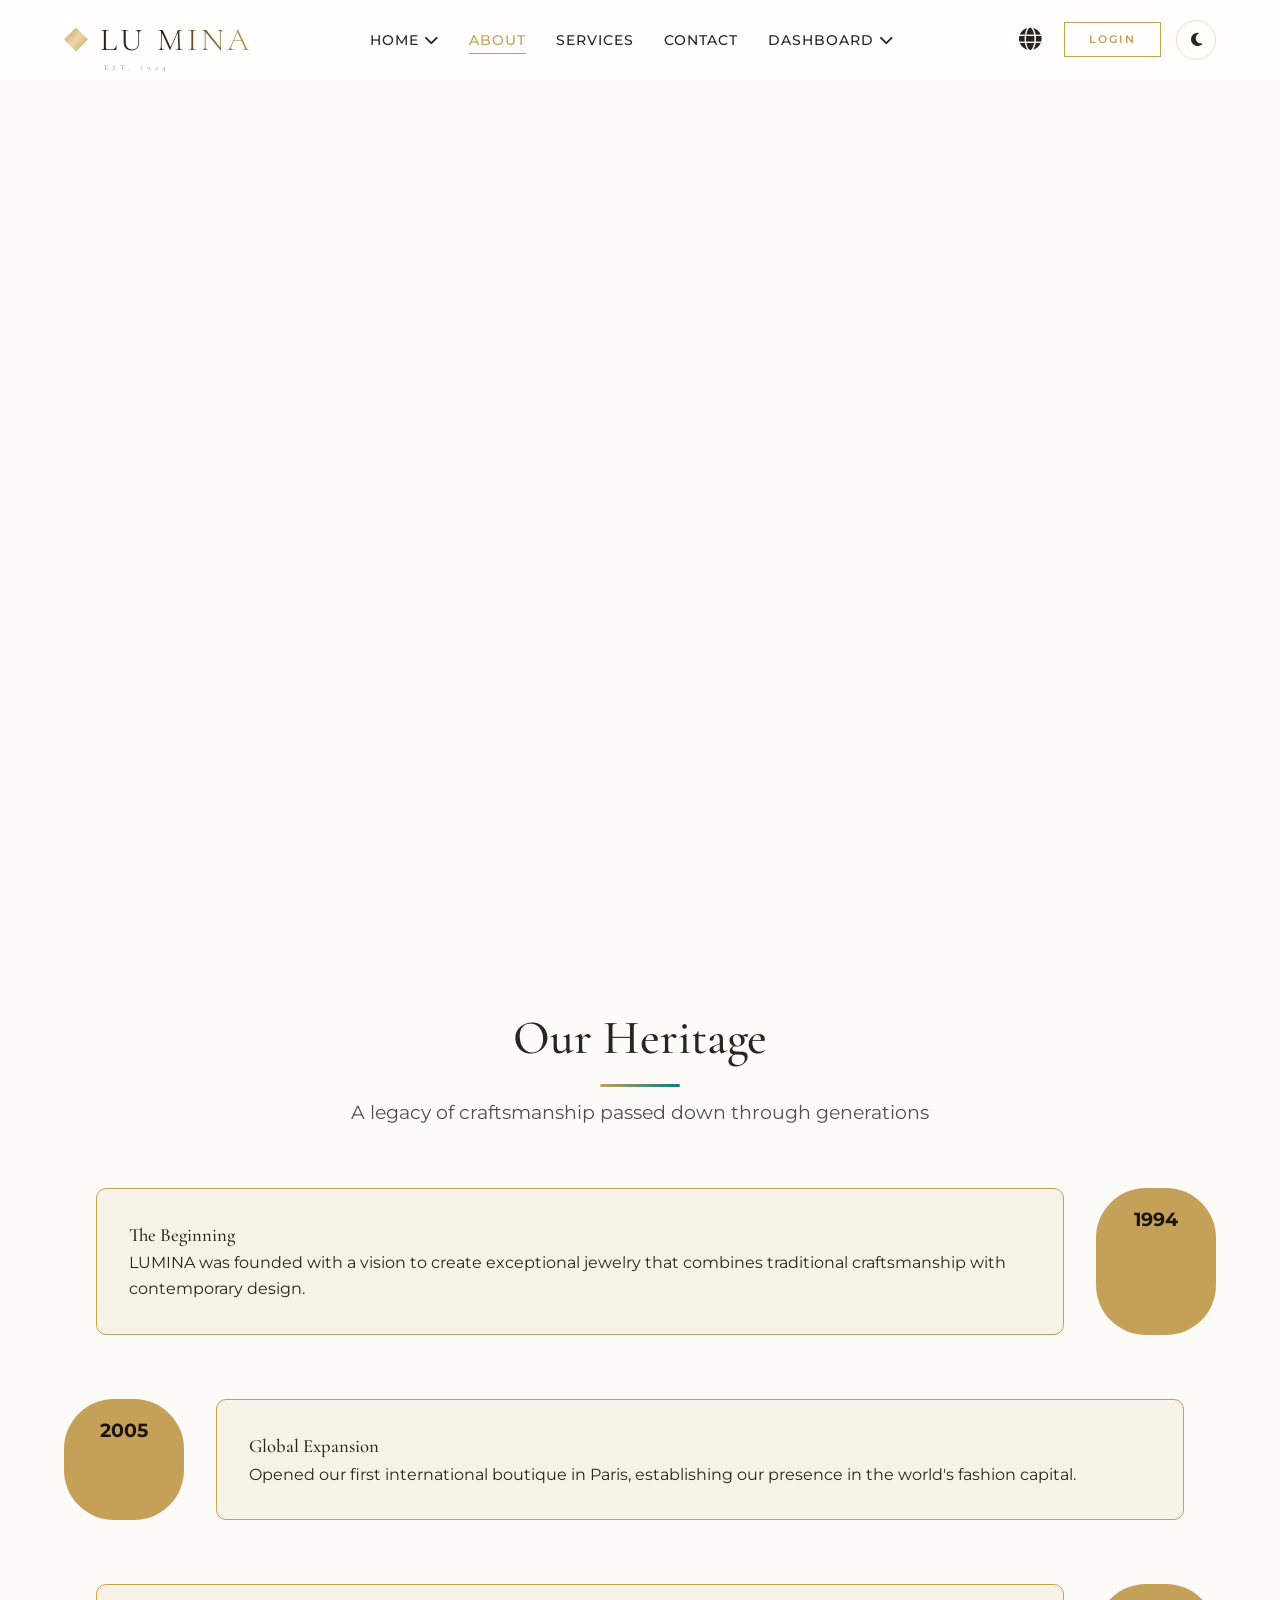
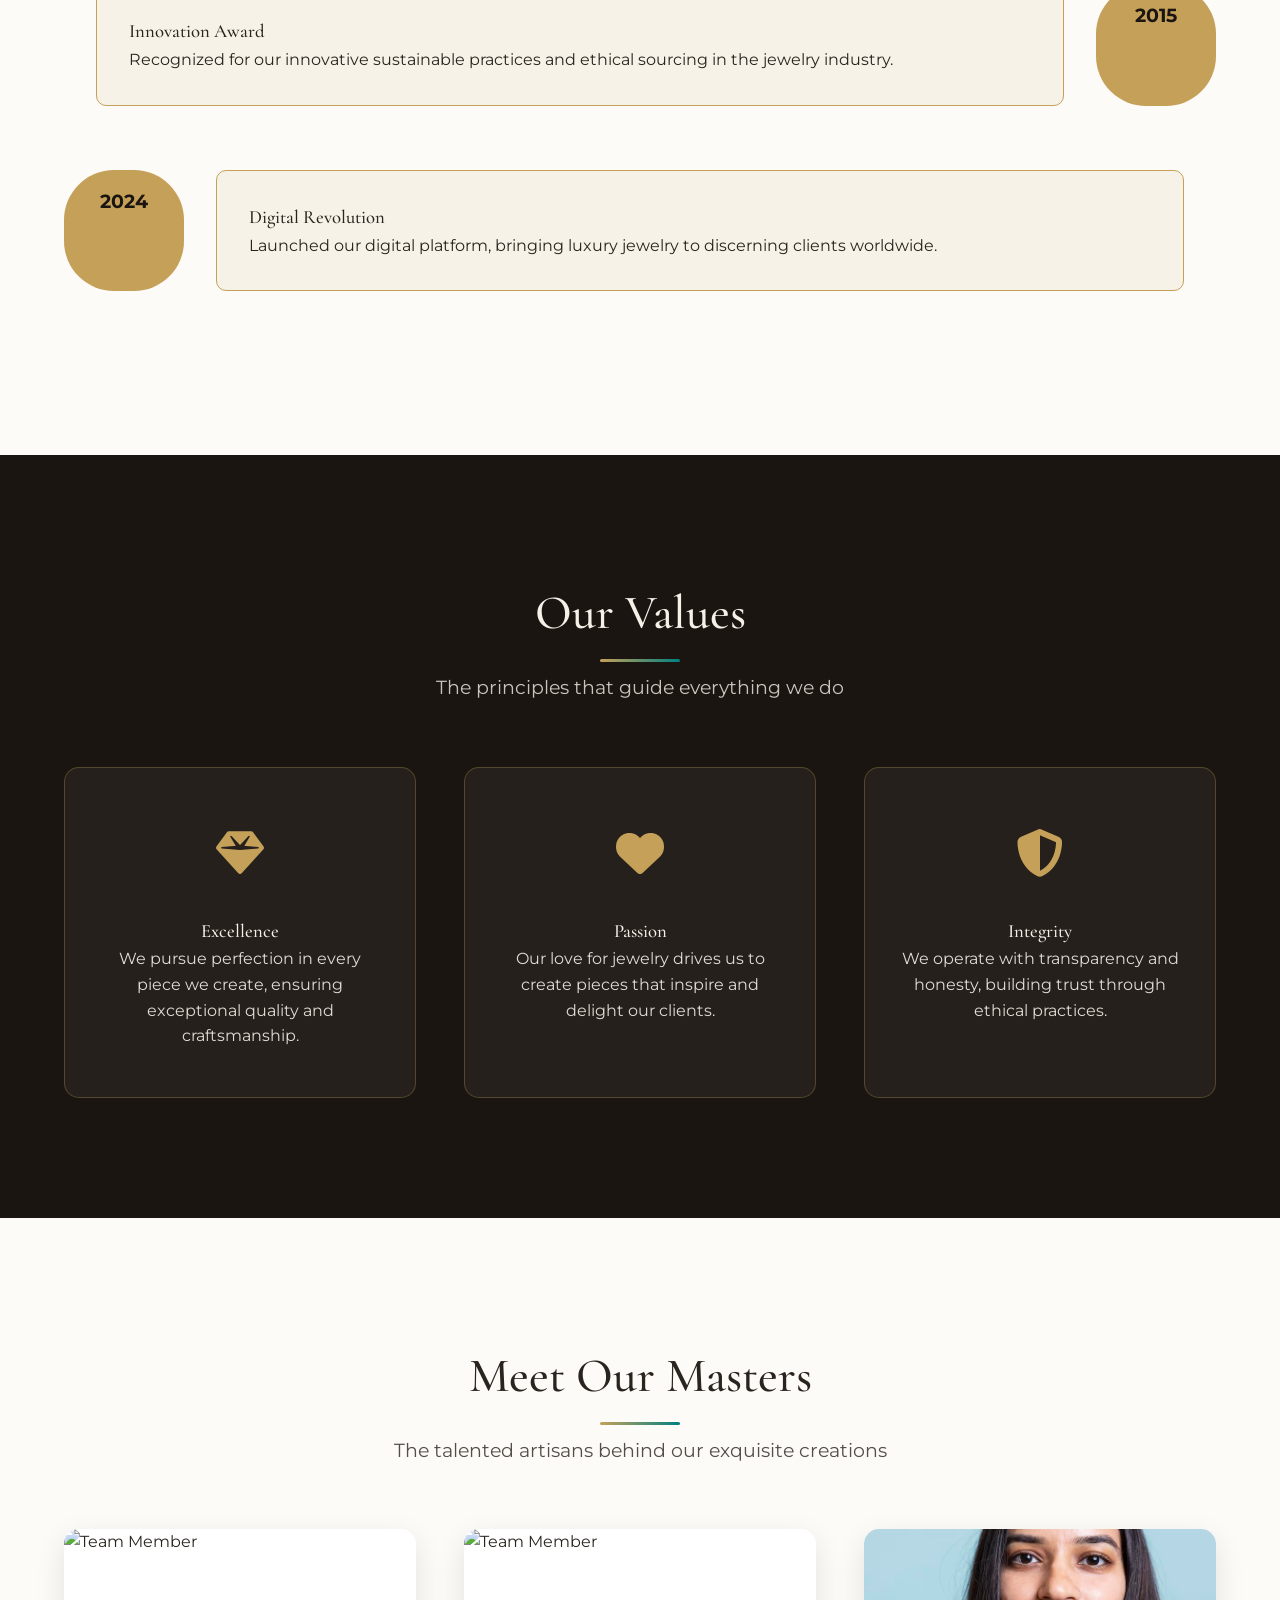
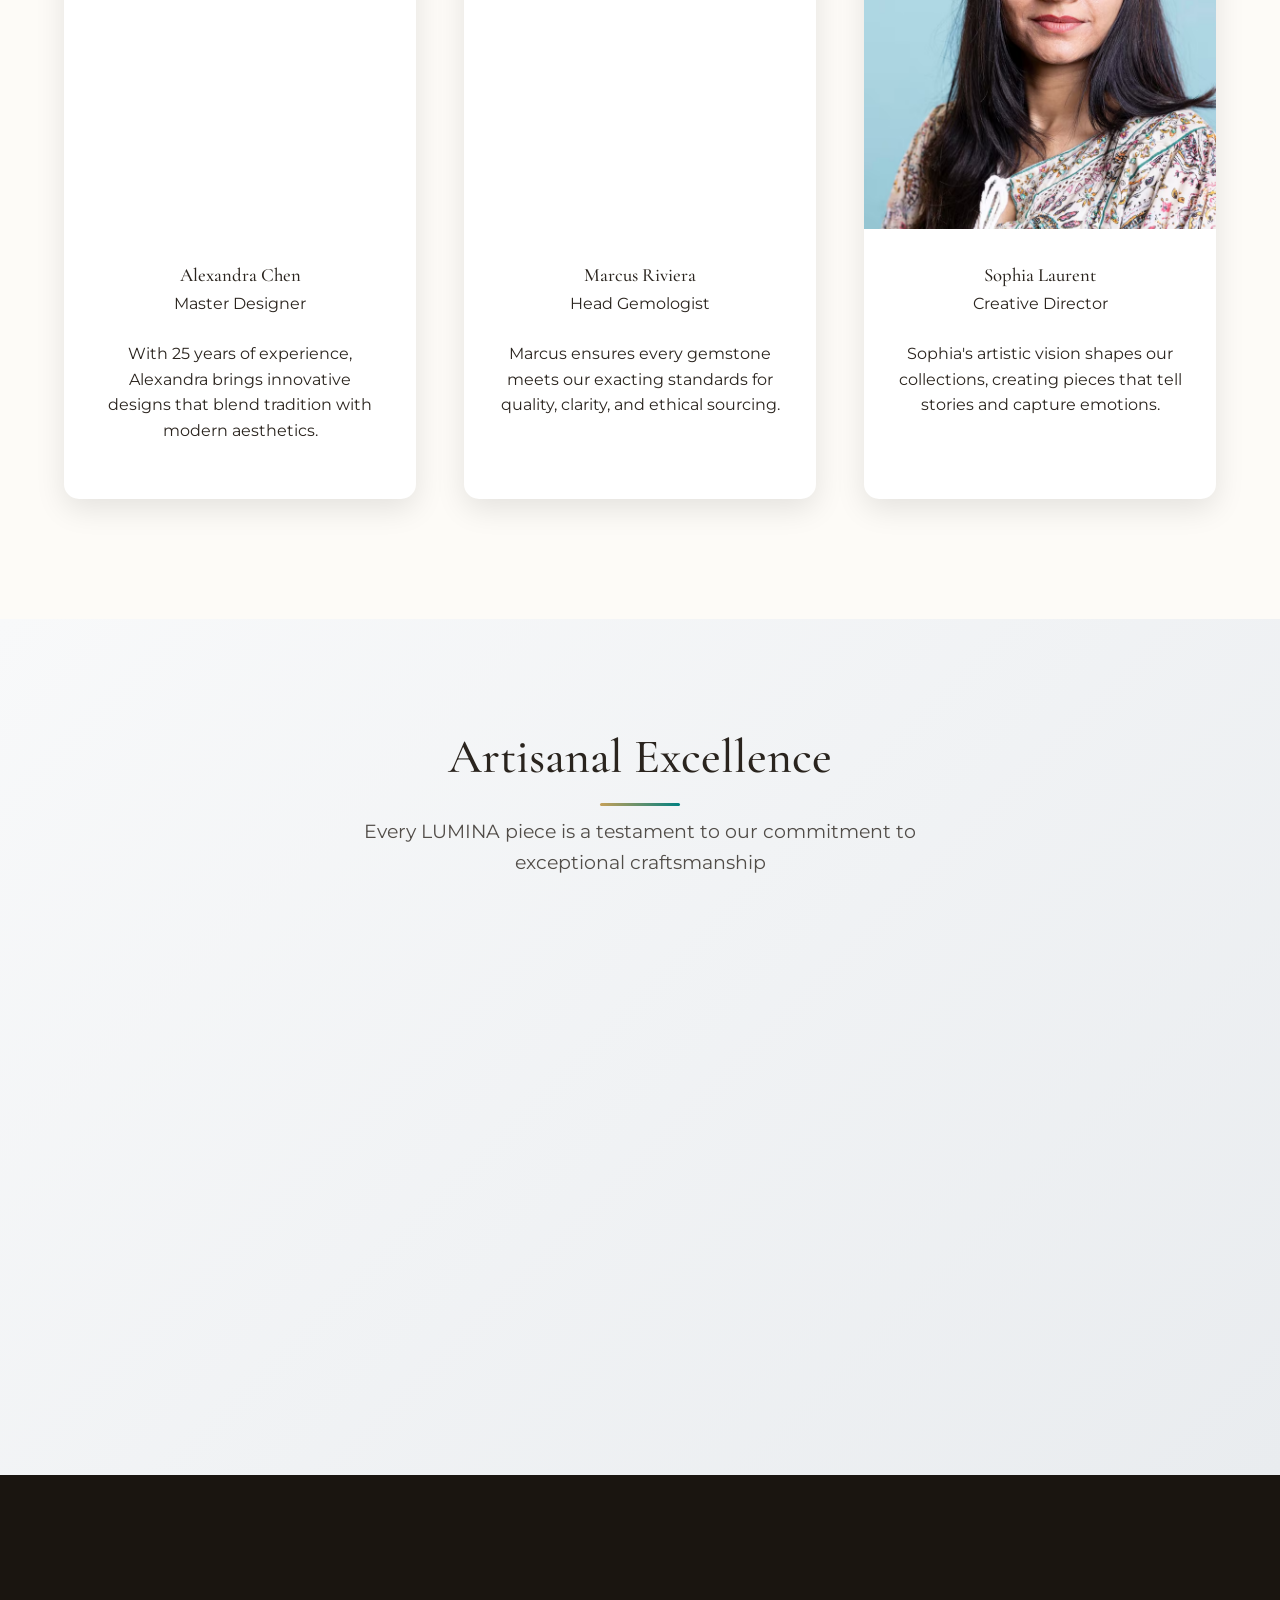
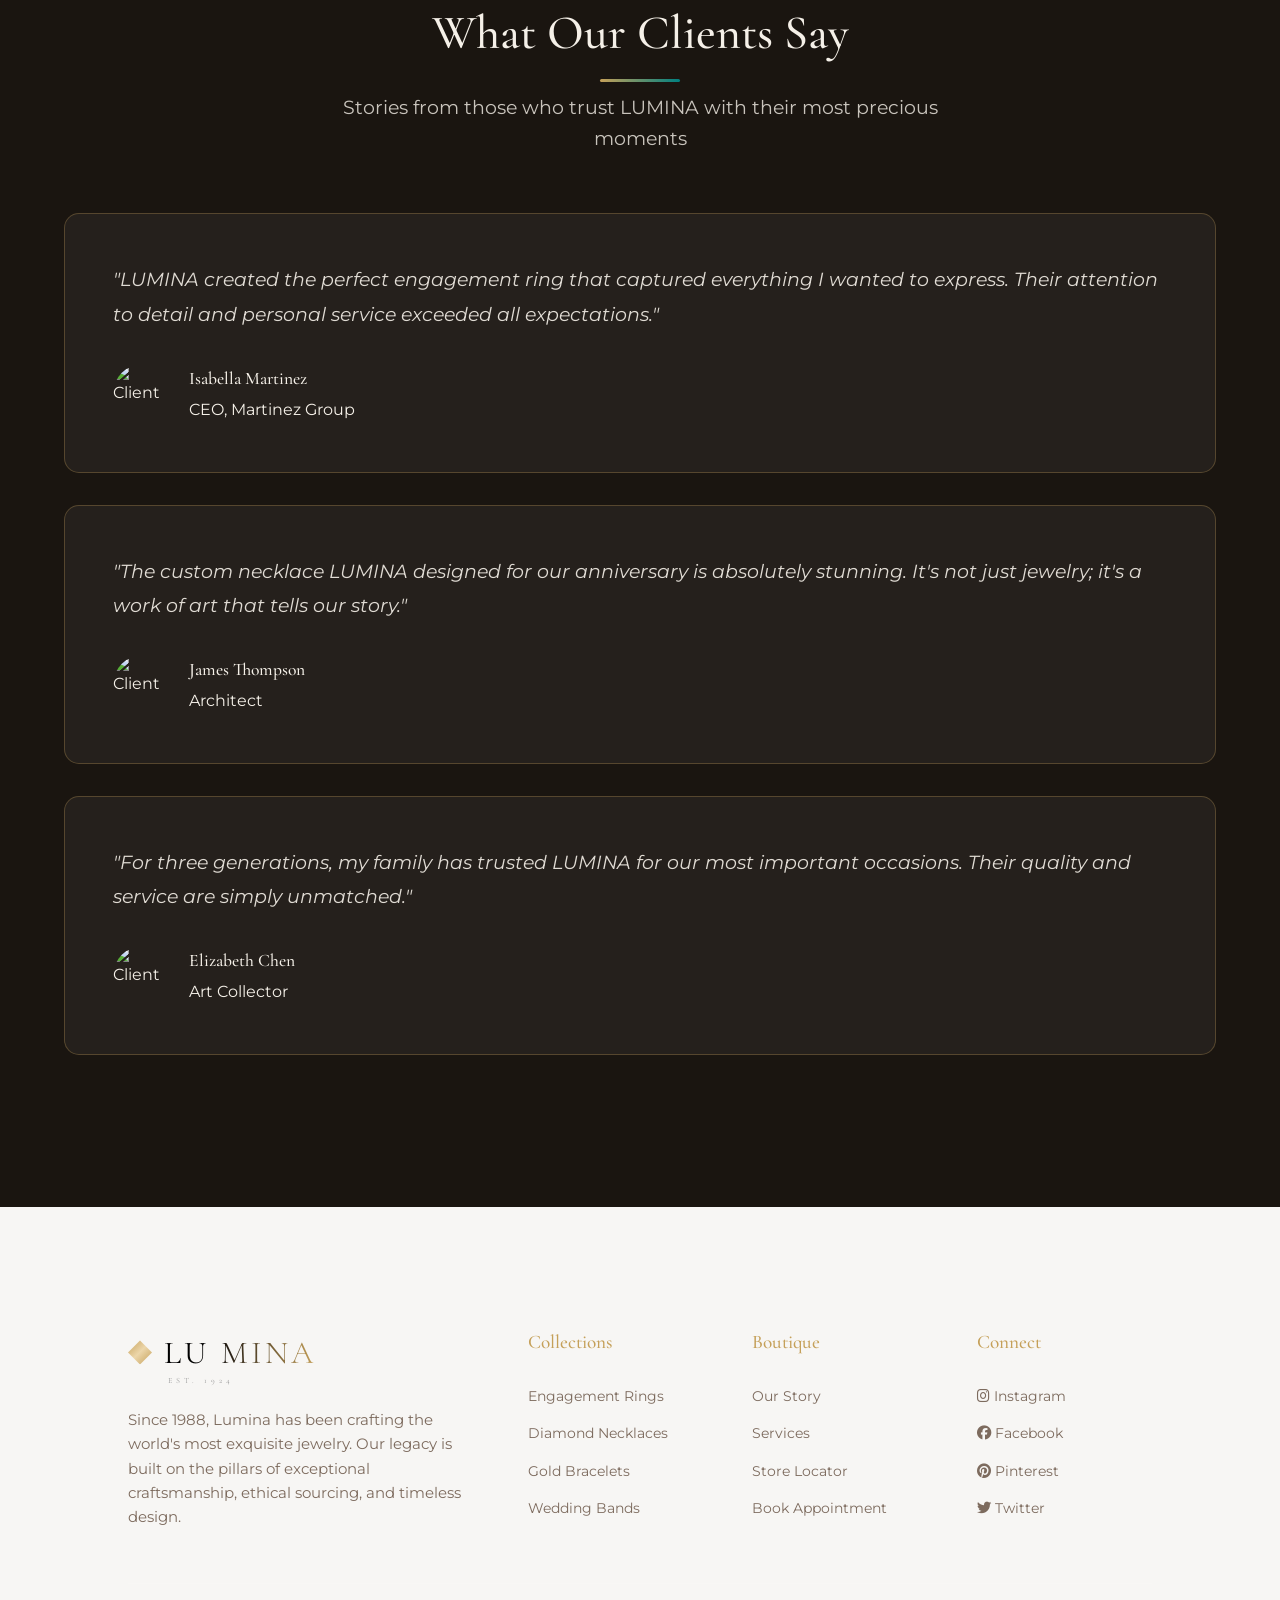
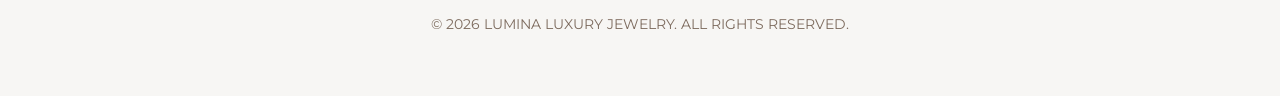
==== commit 48d7bd96: "Standardize mobile navigation, optimize page layouts, and add active link indicators" ====
--- a/about.html
+++ b/about.html
@@ -27,6 +27,7 @@
     <link rel="stylesheet" href="css/services.css">
     <link rel="stylesheet" href="css/about.css">
     <link rel="stylesheet" href="css/about-enhanced.css">
+    <link rel="stylesheet" href="css/theme.css">
 </head>
 
 <body>
@@ -53,6 +54,9 @@
                         <li><a href="admin-dashboard.html">Admin Dashboard</a></li>
                     </ul>
                 </li>
+                <li class="mobile-only">
+                    <a href="login.html" class="nav-login-btn">Login</a>
+                </li>
             </ul>
         </nav>
 
@@ -68,6 +72,10 @@
                     <i class="fas fa-globe"></i>
                 </div>
             </div>
+            <button class="theme-toggle" id="theme-toggle" aria-label="Toggle dark/light mode" title="Toggle theme">
+                <i class="fas fa-moon icon-moon"></i>
+                <i class="fas fa-sun icon-sun"></i>
+            </button>
             <button class="mobile-menu-toggle" id="menu-toggle" aria-label="Open navigation menu" aria-expanded="false">
                 <span class="bar"></span>
                 <span class="bar"></span>
@@ -205,13 +213,7 @@
                     <h3>Integrity</h3>
                     <p>We operate with transparency and honesty, building trust through ethical practices.</p>
                 </div>
-                <div class="value-card">
-                    <div class="value-icon">
-                        <i class="fas fa-leaf"></i>
-                    </div>
-                    <h3>Sustainability</h3>
-                    <p>We're committed to responsible sourcing and environmentally conscious practices.</p>
-                </div>
+
             </div>
         </div>
     </section>
@@ -351,263 +353,17 @@
         </div>
     </section>
 
-    <!-- CTA Section -->
-    <section class="cta-section">
-        <div class="container">
-            <div class="cta-content">
-                <h2>Begin Your LUMINA Journey</h2>
-                <p>Discover the perfect piece that speaks to your unique style and celebrates your special moments.</p>
-                <div class="cta-buttons">
-                    <a href="services.html" class="btn btn-primary">Explore Collections</a>
-                    <a href="contact.html" class="btn btn-outline">Book Consultation</a>
-                </div>
-            </div>
-        </div>
-    </section>
-
-    <!-- Luxury Experience Section -->
-    <section class="luxury-experience">
-        <div class="container">
-            <div class="experience-header">
-                <h2>The LUMINA Experience</h2>
-                <p>Where every detail is crafted to perfection</p>
-            </div>
-            <div class="experience-grid">
-                <div class="experience-card" data-aos="fade-up" data-aos-delay="100">
-                    <div class="experience-icon">
-                        <i class="fas fa-crown"></i>
-                    </div>
-                    <h3>Premium Materials</h3>
-                    <p>Only the finest materials from ethical sources, ensuring each piece meets our exacting standards.
-                    </p>
-                    <div class="experience-features">
-                        <span><i class="fas fa-check"></i> Conflict-Free Diamonds</span>
-                        <span><i class="fas fa-check"></i> Recycled Gold</span>
-                        <span><i class="fas fa-check"></i> Ethical Sourcing</span>
-                    </div>
-                </div>
-                <div class="experience-card" data-aos="fade-up" data-aos-delay="200">
-                    <div class="experience-icon">
-                        <i class="fas fa-palette"></i>
-                    </div>
-                    <h3>Custom Design</h3>
-                    <p>Our master designers work with you to create unique pieces that reflect your personal story.</p>
-                    <div class="experience-features">
-                        <span><i class="fas fa-check"></i> Personal Consultation</span>
-                        <span><i class="fas fa-check"></i> 3D Modeling</span>
-                        <span><i class="fas fa-check"></i> Lifetime Support</span>
-                    </div>
-                </div>
-                <div class="experience-card" data-aos="fade-up" data-aos-delay="300">
-                    <div class="experience-icon">
-                        <i class="fas fa-shield-alt"></i>
-                    </div>
-                    <h3>Lifetime Warranty</h3>
-                    <p>Every LUMINA piece comes with our comprehensive lifetime warranty and service guarantee.</p>
-                    <div class="experience-features">
-                        <span><i class="fas fa-check"></i> Free Cleaning</span>
-                        <span><i class="fas fa-check"></i> Annual Inspection</span>
-                        <span><i class="fas fa-check"></i> Repair Service</span>
-                    </div>
-                </div>
-            </div>
-        </div>
-    </section>
-
-    <!-- Awards Section -->
-    <section class="awards-section">
-        <div class="container">
-            <div class="awards-header">
-                <h2>Recognition & Awards</h2>
-                <p>Celebrating excellence in jewelry craftsmanship</p>
-            </div>
-            <div class="awards-showcase">
-                <div class="award-item" data-aos="zoom-in" data-aos-delay="100">
-                    <div class="award-icon">
-                        <i class="fas fa-trophy"></i>
-                    </div>
-                    <div class="award-info">
-                        <h3>International Design Award</h3>
-                        <p class="award-year">2023</p>
-                        <p>Best Luxury Jewelry Collection</p>
-                    </div>
-                </div>
-                <div class="award-item" data-aos="zoom-in" data-aos-delay="200">
-                    <div class="award-icon">
-                        <i class="fas fa-medal"></i>
-                    </div>
-                    <div class="award-info">
-                        <h3>Sustainability Excellence</h3>
-                        <p class="award-year">2022</p>
-                        <p>Leader in Ethical Jewelry Practices</p>
-                    </div>
-                </div>
-                <div class="award-item" data-aos="zoom-in" data-aos-delay="300">
-                    <div class="award-icon">
-                        <i class="fas fa-star"></i>
-                    </div>
-                    <div class="award-info">
-                        <h3>Customer Choice Award</h3>
-                        <p class="award-year">2021</p>
-                        <p>Highest Customer Satisfaction Rating</p>
-                    </div>
-                </div>
-                <div class="award-item" data-aos="zoom-in" data-aos-delay="400">
-                    <div class="award-icon">
-                        <i class="fas fa-gem"></i>
-                    </div>
-                    <div class="award-info">
-                        <h3>Master Craftsmanship</h3>
-                        <p class="award-year">2020</p>
-                        <p>Excellence in Traditional Techniques</p>
-                    </div>
-                </div>
-            </div>
-        </div>
-    </section>
-
-    <!-- Process Section -->
-    <section class="process-section">
-        <div class="container">
-            <div class="process-header">
-                <h2>Our Creation Process</h2>
-                <p>From concept to reality, every step is meticulously executed</p>
-            </div>
-            <div class="process-timeline">
-                <div class="process-step" data-aos="fade-right" data-aos-delay="100">
-                    <div class="step-number">01</div>
-                    <div class="step-content">
-                        <h3>Consultation</h3>
-                        <p>We begin with understanding your vision, preferences, and the story you want to tell through
-                            your jewelry.</p>
-                    </div>
-                </div>
-                <div class="process-step" data-aos="fade-left" data-aos-delay="200">
-                    <div class="step-number">02</div>
-                    <div class="step-content">
-                        <h3>Design</h3>
-                        <p>Our designers create detailed sketches and 3D models, bringing your vision to life with
-                            precision and artistry.</p>
-                    </div>
-                </div>
-                <div class="process-step" data-aos="fade-right" data-aos-delay="300">
-                    <div class="step-number">03</div>
-                    <div class="step-content">
-                        <h3>Crafting</h3>
-                        <p>Master artisans handcraft each piece using traditional techniques combined with modern
-                            technology.</p>
-                    </div>
-                </div>
-                <div class="process-step" data-aos="fade-left" data-aos-delay="400">
-                    <div class="step-number">04</div>
-                    <div class="step-content">
-                        <h3>Quality Assurance</h3>
-                        <p>Each piece undergoes rigorous quality checks to ensure it meets our exacting standards of
-                            excellence.</p>
-                    </div>
-                </div>
-            </div>
-        </div>
-    </section>
-
-    <!-- Gallery Section -->
-    <section class="gallery-section">
-        <div class="container">
-            <div class="gallery-header">
-                <h2>Masterpiece Gallery</h2>
-                <p>Explore our finest creations and recent commissions</p>
-            </div>
-            <div class="gallery-grid">
-                <div class="gallery-item" data-aos="fade-up" data-aos-delay="100">
-                    <div class="gallery-image">
-                        <img src="assets/j4.avif" alt="Diamond Ring">
-                        <div class="gallery-overlay">
-                            <div class="overlay-content">
-                                <h3>Royal Diamond Ring</h3>
-                                <p>Custom engagement piece</p>
-                            </div>
-                        </div>
-                    </div>
-                </div>
-                <div class="gallery-item" data-aos="fade-up" data-aos-delay="200">
-                    <div class="gallery-image">
-                        <img src="assets/j5.jpg" alt="Gold Necklace">
-                        <div class="gallery-overlay">
-                            <div class="overlay-content">
-                                <h3>Solitaire Necklace</h3>
-                                <p>18k gold with diamond pendant</p>
-                            </div>
-                        </div>
-                    </div>
-                </div>
-                <div class="gallery-item" data-aos="fade-up" data-aos-delay="300">
-                    <div class="gallery-image">
-                        <img src="assets/h3.jpg" alt="Elegant Earrings">
-                        <div class="gallery-overlay">
-                            <div class="overlay-content">
-                                <h3>Pearl Drop Earrings</h3>
-                                <p>South Sea pearls with diamonds</p>
-                            </div>
-                        </div>
-                    </div>
-                </div>
-                <div class="gallery-item" data-aos="fade-up" data-aos-delay="400">
-                    <div class="gallery-image">
-                        <img src="assets/h4.jpg" alt="Luxury Watch">
-                        <div class="gallery-overlay">
-                            <div class="overlay-content">
-                                <h3>Luxury Timepiece</h3>
-                                <p>Custom diamond bezel design</p>
-                            </div>
-                        </div>
-                    </div>
-                </div>
-                <div class="gallery-item" data-aos="fade-up" data-aos-delay="500">
-                    <div class="gallery-image">
-                        <img src="assets/j6.jpg" alt="Bracelet">
-                        <div class="gallery-overlay">
-                            <div class="overlay-content">
-                                <h3>Tennis Bracelet</h3>
-                                <p>Full diamond eternity band</p>
-                            </div>
-                        </div>
-                    </div>
-                </div>
-                <div class="gallery-item" data-aos="fade-up" data-aos-delay="600">
-                    <div class="gallery-image">
-                        <img src="assets/j7.jpg" alt="Brooch">
-                        <div class="gallery-overlay">
-                            <div class="overlay-content">
-                                <h3>Vintage Brooch</h3>
-                                <p>Art Deco inspired design</p>
-                            </div>
-                        </div>
-                    </div>
-                </div>
-            </div>
-        </div>
-    </section>
-
-    <!-- Newsletter Section -->
-    <section class="newsletter-section">
-        <div class="container">
-            <div class="newsletter-content" data-aos="fade-up">
-                <div class="newsletter-text">
-                    <h2>Stay Connected with LUMINA</h2>
-                    <p>Subscribe to receive exclusive offers, new collection previews, and invitations to private
-                        events.</p>
-                </div>
-                <div class="newsletter-form">
-                    <form class="newsletter-form-wrapper">
-                        <input type="email" placeholder="Enter your email address" required>
-                        <button type="submit" class="btn btn-primary">Subscribe</button>
-                    </form>
-                    <p class="newsletter-privacy">By subscribing, you agree to our Privacy Policy and Terms of Service.
-                    </p>
-                </div>
-            </div>
-        </div>
-    </section>
+
+
+
+
+
+
+
+
+
+
+
 
     <!-- Footer -->
     <footer style="background: #0f0d0c; padding: 120px 10% 60px; color: white;">
--- a/css/mobile-nav.css
+++ b/css/mobile-nav.css
@@ -13,7 +13,8 @@
  */
 
 /* Hidden on desktop — only shown inside hamburger panel via media query */
-.nav-login-btn {
+.nav-login-btn,
+.mobile-only {
     display: none;
 }
 
@@ -491,11 +492,17 @@
 
     /* ════════════════════════════════════════════════════
        11. LOGIN BUTTON inside mobile hamburger panel
-           Full-width gold rectangle, fills on hover.
-       ════════════════════════════════════════════════════ */
+           Presented as a list item for consistent stagger.
+       ════════════════════════════════════════════════════ */
+    .mobile-only {
+        display: block !important;
+        border-bottom: none !important;
+        margin-top: 15px !important;
+    }
+
     .nav-login-btn {
         display: block !important;
-        margin: 25px 26px 10px !important;
+        margin: 10px 0 !important;
         padding: 16px !important;
         text-align: center !important;
         text-decoration: none !important;
@@ -513,19 +520,10 @@
         border: 1px solid #c5a059 !important;
         background: transparent !important;
         transition: all 0.3s ease !important;
-
-        /* Staggered Entrance */
-        opacity: 0;
-        transform: translateY(15px);
-    }
-
-    nav.active .nav-login-btn {
-        opacity: 1 !important;
-        transform: translateY(0) !important;
-        transition: opacity .4s ease .52s, transform .4s ease .52s,
-            background .25s ease, color .25s ease !important;
-    }
-
+    }
+
+    /* Transition managed by the parent <li> stagger, 
+       but we can add a specific sub-animation if needed. */
     .nav-login-btn:hover {
         background: #c5a059 !important;
         color: #fff !important;
--- a/css/theme.css
+++ b/css/theme.css
@@ -0,0 +1,601 @@
+/*
+ * theme.css — LUMINA Dark / Light Mode
+ * Applies when <html> has class "dark-mode"
+ * Toggle button styles included.
+ */
+
+/* ════════════════════════════════════════════════
+   THEME TOGGLE BUTTON
+   ════════════════════════════════════════════════ */
+.theme-toggle {
+    display: flex;
+    align-items: center;
+    justify-content: center;
+    width: 40px;
+    height: 40px;
+    border-radius: 50%;
+    border: 1px solid rgba(197, 160, 89, 0.35);
+    background: transparent;
+    cursor: pointer;
+    transition: background 0.3s ease, border-color 0.3s ease, transform 0.3s ease, box-shadow 0.3s ease;
+    -webkit-tap-highlight-color: transparent;
+    touch-action: manipulation;
+    flex-shrink: 0;
+    position: relative;
+    overflow: hidden;
+}
+
+.theme-toggle i {
+    font-size: 0.95rem;
+    color: var(--text-dark);
+    transition: color 0.3s ease, transform 0.4s cubic-bezier(0.34, 1.56, 0.64, 1), opacity 0.25s ease;
+    position: absolute;
+}
+
+/* Sun icon — shown in dark mode */
+.theme-toggle .icon-sun {
+    opacity: 0;
+    transform: rotate(90deg) scale(0.6);
+    color: #f5c842;
+}
+
+/* Moon icon — shown in light mode */
+.theme-toggle .icon-moon {
+    opacity: 1;
+    transform: rotate(0deg) scale(1);
+    color: var(--text-dark);
+}
+
+.theme-toggle:hover {
+    border-color: var(--accent-gold);
+    background: rgba(197, 160, 89, 0.1);
+    transform: scale(1.08);
+    box-shadow: 0 0 12px rgba(197, 160, 89, 0.25);
+}
+
+/* ════════════════════════════════════════════════
+   DARK MODE — toggle states
+   ════════════════════════════════════════════════ */
+html.dark-mode .theme-toggle .icon-sun {
+    opacity: 1;
+    transform: rotate(0deg) scale(1);
+}
+
+html.dark-mode .theme-toggle .icon-moon {
+    opacity: 0;
+    transform: rotate(-90deg) scale(0.6);
+}
+
+html.dark-mode .theme-toggle {
+    border-color: rgba(245, 200, 66, 0.4);
+    background: rgba(245, 200, 66, 0.06);
+}
+
+html.dark-mode .theme-toggle:hover {
+    background: rgba(245, 200, 66, 0.15);
+    box-shadow: 0 0 12px rgba(245, 200, 66, 0.3);
+}
+
+/* ════════════════════════════════════════════════
+   DARK MODE — Global Variables Override
+   ════════════════════════════════════════════════ */
+html.dark-mode {
+    --primary-bg: #0f0d0b;
+    --secondary-bg: #1a1510;
+    --text-dark: #f0e8dc;
+    --text-muted: #9e8e7e;
+    --glass-bg: rgba(20, 17, 13, 0.85);
+    --glass-border: rgba(255, 255, 255, 0.06);
+}
+
+/* ── Body & Base ── */
+html.dark-mode body {
+    background-color: #0f0d0b;
+    color: #f0e8dc;
+}
+
+/* ── Header ── */
+html.dark-mode header {
+    background: rgba(15, 13, 11, 0.9);
+    border-bottom-color: rgba(197, 160, 89, 0.15);
+    box-shadow: 0 4px 30px rgba(0, 0, 0, 0.4);
+}
+
+html.dark-mode header.scrolled {
+    background: rgba(15, 13, 11, 0.95);
+    box-shadow: 0 5px 25px rgba(0, 0, 0, 0.5);
+}
+
+html.dark-mode .logo {
+    color: #f0e8dc;
+}
+
+html.dark-mode .logo span {
+    background: linear-gradient(90deg, #f0e8dc 0%, #c5a059 50%, #f0e8dc 100%);
+    background-size: 200% auto;
+    -webkit-background-clip: text;
+    background-clip: text;
+    -webkit-text-fill-color: transparent;
+}
+
+html.dark-mode .nav-link {
+    color: #c8b89a;
+}
+
+html.dark-mode .nav-link:hover,
+html.dark-mode .nav-link.active {
+    color: #c5a059;
+}
+
+html.dark-mode .mobile-menu-toggle .bar {
+    background: #c8b89a;
+}
+
+html.dark-mode .globe-icon i {
+    color: #c8b89a;
+}
+
+html.dark-mode .login-btn {
+    color: #c5a059;
+    border-color: rgba(197, 160, 89, 0.5);
+}
+
+html.dark-mode .login-btn:hover {
+    background: #c5a059;
+    color: #0f0d0b;
+}
+
+/* ── Dropdowns ── */
+html.dark-mode .dropdown-menu {
+    background: #1c1813;
+    box-shadow: 0 15px 40px rgba(0, 0, 0, 0.5);
+    border-top-color: #c5a059;
+}
+
+html.dark-mode .dropdown-menu li a {
+    color: #c8b89a;
+}
+
+html.dark-mode .dropdown-menu li a:hover,
+html.dark-mode .dropdown-menu li a.active {
+    background: #25201a;
+    color: #c5a059;
+}
+
+/* ── Sections & Cards ── */
+html.dark-mode section {
+    background-color: #0f0d0b;
+}
+
+html.dark-mode #collection,
+html.dark-mode #arrivals {
+    background: #0f0d0b;
+    border-color: rgba(197, 160, 89, 0.1);
+}
+
+html.dark-mode #timeline,
+html.dark-mode #bestsellers,
+html.dark-mode #trust {
+    background: #0f0d0b;
+}
+
+html.dark-mode #craft,
+html.dark-mode #gift-finder {
+    background: #13100d;
+}
+
+html.dark-mode #materials,
+html.dark-mode .arrivals-grid div[style] {
+    background: var(--secondary-bg);
+}
+
+html.dark-mode #stats {
+    background: #0f0d0b;
+}
+
+/* ── White section overrides ── */
+html.dark-mode section[style*="background: #fff"],
+html.dark-mode section[style*="background: white"],
+html.dark-mode section[style*="background:#fff"],
+html.dark-mode section[style*="background: white;"] {
+    background: #0f0d0b !important;
+}
+
+html.dark-mode section[style*="background: #fdfbf7"],
+html.dark-mode section[style*="background: #fdfaf5"],
+html.dark-mode section[style*="background: #fafafa"],
+html.dark-mode section[style*="background: #fbf8f3"],
+html.dark-mode section[style*="background: #fdfaf5"] {
+    background: #13100d !important;
+}
+
+/* ── Text & Muted Colors ── */
+html.dark-mode h1,
+html.dark-mode h2,
+html.dark-mode h3,
+html.dark-mode h4,
+html.dark-mode h5,
+html.dark-mode h6 {
+    color: #f0e8dc;
+}
+
+html.dark-mode p {
+    color: #9e8e7e;
+}
+
+html.dark-mode [style*="color: #888"],
+html.dark-mode [style*="color:#888"],
+html.dark-mode [style*="color: #999"],
+html.dark-mode [style*="color: #aaa"] {
+    color: #7a6d60 !important;
+}
+
+html.dark-mode [style*="color: #222"],
+html.dark-mode [style*="color: #333"],
+html.dark-mode [style*="color: #444"] {
+    color: #c8b89a !important;
+}
+
+html.dark-mode [style*="color: var(--text-muted)"] {
+    color: #7a6d60 !important;
+}
+
+/* ── Card Elements ── */
+html.dark-mode .dropdown-menu li a,
+html.dark-mode [style*="background: white; padding"],
+html.dark-mode [style*="background: white; box"] {
+    background: #1c1813 !important;
+    border-color: rgba(197, 160, 89, 0.1) !important;
+}
+
+html.dark-mode [style*="background: #fdfbf7; padding"],
+html.dark-mode [style*="border: 1px solid #eee"],
+html.dark-mode [style*="border: 1px solid #f5f5f5"] {
+    border-color: rgba(197, 160, 89, 0.12) !important;
+    background: #1c1813 !important;
+}
+
+html.dark-mode .collection-item {
+    border-color: rgba(197, 160, 89, 0.12) !important;
+}
+
+/* ── Footer ── */
+html.dark-mode footer {
+    background-color: #080706 !important;
+    border-top: 1px solid rgba(197, 160, 89, 0.08);
+}
+
+html.dark-mode .footer-brand .logo {
+    color: #f0e8dc !important; /* Override the black color !important; */
+}
+
+/* ── Auth Pages ── */
+html.dark-mode .auth-card {
+    background: #1c1813;
+    box-shadow: 0 20px 60px rgba(0, 0, 0, 0.5);
+}
+
+html.dark-mode .auth-brand .logo {
+    color: #f0e8dc;
+}
+
+html.dark-mode .auth-brand p {
+    color: #7a6d60;
+}
+
+html.dark-mode .auth-form-group label {
+    color: #c8b89a;
+}
+
+html.dark-mode .auth-input {
+    background: #25201a;
+    border-color: #3a3028;
+    color: #f0e8dc;
+}
+
+html.dark-mode .auth-input::placeholder {
+    color: #5a4e44;
+}
+
+html.dark-mode .auth-input:focus {
+    background: #2c2620;
+    border-color: #c5a059;
+    box-shadow: 0 0 0 3px rgba(197, 160, 89, 0.15);
+}
+
+html.dark-mode .auth-divider::before {
+    background: #3a3028;
+}
+
+html.dark-mode .auth-divider span {
+    background: #1c1813;
+    color: #5a4e44;
+}
+
+html.dark-mode .social-btn {
+    background: #25201a;
+    border-color: #3a3028;
+    color: #c8b89a;
+}
+
+html.dark-mode .social-btn:hover {
+    background: #2c2620;
+    border-color: #4a3e33;
+}
+
+html.dark-mode .auth-footer {
+    color: #7a6d60;
+}
+
+html.dark-mode .remember-me {
+    color: #7a6d60;
+}
+
+/* ── About / Services / Contact page sections (class-based) ── */
+html.dark-mode .heritage-section,
+html.dark-mode .values-section,
+html.dark-mode .team-section,
+html.dark-mode .craftsmanship-section,
+html.dark-mode .testimonials-section,
+html.dark-mode .cta-section,
+html.dark-mode .luxury-experience,
+html.dark-mode .awards-section,
+html.dark-mode .process-section,
+html.dark-mode .gallery-section,
+html.dark-mode .newsletter-section {
+    background: #0f0d0b !important;
+}
+
+html.dark-mode .about-hero,
+html.dark-mode .services-hero {
+    background: #13100d !important;
+}
+
+html.dark-mode .value-card,
+html.dark-mode .craft-card,
+html.dark-mode .experience-card {
+    background: #1c1813 !important;
+    border-color: rgba(197, 160, 89, 0.1) !important;
+}
+
+html.dark-mode .testimonial {
+    background: #1c1813 !important;
+}
+
+html.dark-mode .team-member,
+html.dark-mode .award-item {
+    background: #1c1813 !important;
+}
+
+html.dark-mode .timeline-content {
+    background: #1c1813 !important;
+    border-color: rgba(197, 160, 89, 0.15) !important;
+}
+
+/* ── Mobile Nav Panel ── */
+html.dark-mode nav {
+    background: #13100d !important;
+    border-color: rgba(197, 160, 89, 0.15) !important;
+}
+
+html.dark-mode .nav-link {
+    color: #c8b89a !important;
+}
+
+html.dark-mode .dropdown-menu li a {
+    color: #9e8e7e !important;
+}
+
+/* ════════════════════════════════════════════════
+   DASHBOARD DARK MODE OVERRIDES
+   ════════════════════════════════════════════════ */
+html.dark-mode {
+    /* User Dashboard */
+    --dash-sidebar-bg: #13100d;
+    --dash-primary-text: #f0e8dc;
+    --dash-muted-text: #9e8e7e;
+    --dash-card-bg: #1c1813;
+    --dash-glass-bg: rgba(28, 24, 19, 0.85);
+    --dash-border: rgba(255, 255, 255, 0.08);
+    --dash-shadow: 0 10px 40px rgba(0, 0, 0, 0.4);
+
+    /* Admin Dashboard */
+    --admin-sidebar-bg: #0f0d0b;
+    --admin-primary-text: #f0e8dc;
+    --admin-muted-text: #9e8e7e;
+    --admin-card-bg: #1c1813;
+    --admin-glass-bg: rgba(28, 24, 19, 0.85);
+    --admin-border: rgba(255, 255, 255, 0.08);
+    --admin-shadow: 0 10px 40px rgba(0, 0, 0, 0.4);
+}
+
+html.dark-mode .dashboard-body,
+html.dark-mode .admin-body,
+html.dark-mode .main-content {
+    background-color: #0c0a09 !important;
+}
+
+html.dark-mode .sidebar {
+    background-color: var(--dash-sidebar-bg) !important;
+    border-color: var(--dash-border) !important;
+}
+
+html.dark-mode .glass-card,
+html.dark-mode .stat-card,
+html.dark-mode .chart-card,
+html.dark-mode .activity-card,
+html.dark-mode .data-table-card {
+    background-color: #171411 !important;
+    border-color: rgba(197, 160, 89, 0.1) !important;
+    box-shadow: 0 15px 45px rgba(0, 0, 0, 0.4) !important;
+}
+
+html.dark-mode .dash-header {
+    box-shadow: 0 15px 45px rgba(0, 0, 0, 0.5);
+}
+
+html.dark-mode .stat-value,
+html.dark-mode .large-value,
+html.dark-mode .card-details .value {
+    color: #f0e8dc !important;
+}
+
+html.dark-mode .nav-item a {
+    color: #9e8e7e !important;
+}
+
+html.dark-mode .nav-item.active a {
+    color: var(--accent-gold) !important;
+    background-color: rgba(197, 160, 89, 0.12) !important;
+}
+
+html.dark-mode .nav-item a:hover {
+    background-color: rgba(255, 255, 255, 0.05) !important;
+    color: #f0e8dc !important;
+}
+
+html.dark-mode .admin-table th {
+    border-bottom-color: rgba(197, 160, 89, 0.15);
+}
+
+html.dark-mode .admin-table td {
+    border-bottom-color: rgba(255, 255, 255, 0.05);
+    color: #c8b89a;
+}
+
+.sidebar .sidebar-footer {
+    padding: 20px;
+    margin-top: auto;
+    border-top: 1px solid rgba(197, 160, 89, 0.1);
+}
+
+.sidebar .sidebar-toggles {
+    display: flex !important;
+    align-items: center !important;
+    justify-content: center !important;
+    gap: 25px !important;
+    visibility: visible !important;
+    opacity: 1 !important;
+}
+
+.sidebar .theme-toggle {
+    border: 1px solid rgba(0, 0, 0, 0.1) !important;
+    background: rgba(0, 0, 0, 0.03) !important;
+    width: 44px !important;
+    height: 44px !important;
+    border-radius: 50% !important;
+    display: flex !important;
+    align-items: center !important;
+    justify-content: center !important;
+    position: relative !important;
+}
+
+/* Specific for Admin or Dark Mode */
+.admin-body .sidebar .sidebar-footer,
+html.dark-mode .sidebar .sidebar-footer {
+    border-top-color: rgba(197, 160, 89, 0.15);
+}
+
+.admin-body .sidebar .theme-toggle,
+html.dark-mode .sidebar .theme-toggle {
+    background: rgba(255, 255, 255, 0.05) !important;
+    border-color: rgba(197, 160, 89, 0.3) !important;
+}
+
+/* Icons for Light Sidebar (Default) */
+.sidebar .theme-toggle .icon-moon,
+.sidebar #langToggle i {
+    color: #2a241e !important;
+    opacity: 1 !important;
+}
+
+/* Icons for Dark Sidebar */
+.admin-body .sidebar .theme-toggle .icon-moon,
+.admin-body .sidebar #adminLangToggle i,
+html.dark-mode .sidebar .theme-toggle .icon-moon,
+html.dark-mode .sidebar .theme-toggle .icon-sun,
+html.dark-mode .sidebar #langToggle i,
+html.dark-mode .sidebar #adminLangToggle i {
+    color: #f0e8dc !important;
+    opacity: 1 !important;
+}
+
+html.dark-mode .sidebar .theme-toggle .icon-sun {
+    color: #f5c842 !important;
+}
+
+.sidebar .theme-toggle i {
+    position: absolute !important;
+    left: 50% !important;
+    top: 50% !important;
+    transform: translate(-50%, -50%) !important;
+    margin: 0 !important;
+    font-size: 1.1rem !important;
+}
+
+.sidebar .theme-toggle:hover {
+    background: rgba(197, 160, 89, 0.12) !important;
+    border-color: var(--accent-gold) !important;
+    box-shadow: 0 0 12px rgba(197, 160, 89, 0.2) !important;
+}
+
+.sidebar #langToggle, 
+.sidebar #adminLangToggle {
+    width: 44px !important;
+    height: 44px !important;
+    display: flex !important;
+    align-items: center !important;
+    justify-content: center !important;
+    border-radius: 50% !important;
+    background: rgba(0, 0, 0, 0.03) !important;
+    border: 1px solid rgba(0, 0, 0, 0.1) !important;
+    padding: 0 !important;
+    flex: none !important;
+}
+
+.admin-body .sidebar #adminLangToggle,
+html.dark-mode .sidebar #langToggle,
+html.dark-mode .sidebar #adminLangToggle {
+    background: rgba(255, 255, 255, 0.05) !important;
+    border: 1px solid rgba(197, 160, 89, 0.3) !important;
+}
+
+.sidebar #langToggle:hover, 
+.sidebar #adminLangToggle:hover {
+    background: rgba(197, 160, 89, 0.12) !important;
+    border-color: var(--accent-gold) !important;
+}
+
+/* ════════════════════════════════════════════════
+   SMOOTH TRANSITION FOR ALL ELEMENTS
+   ════════════════════════════════════════════════ */
+body,
+header,
+nav,
+section,
+footer,
+.sidebar,
+.main-content,
+.auth-card,
+.glass-card,
+.stat-card,
+.chart-card,
+.activity-card,
+.data-table-card,
+.dash-header,
+.auth-input,
+.social-btn,
+.value-card,
+.craft-card,
+.experience-card,
+.testimonial,
+.team-member,
+.award-item,
+.timeline-content,
+.dropdown-menu,
+.login-btn,
+h1, h2, h3, h4, h5, h6, p, span, a, i, button {
+    transition-property: background-color, color, border-color, box-shadow, transform;
+    transition-duration: 0.35s;
+    transition-timing-function: ease;
+}
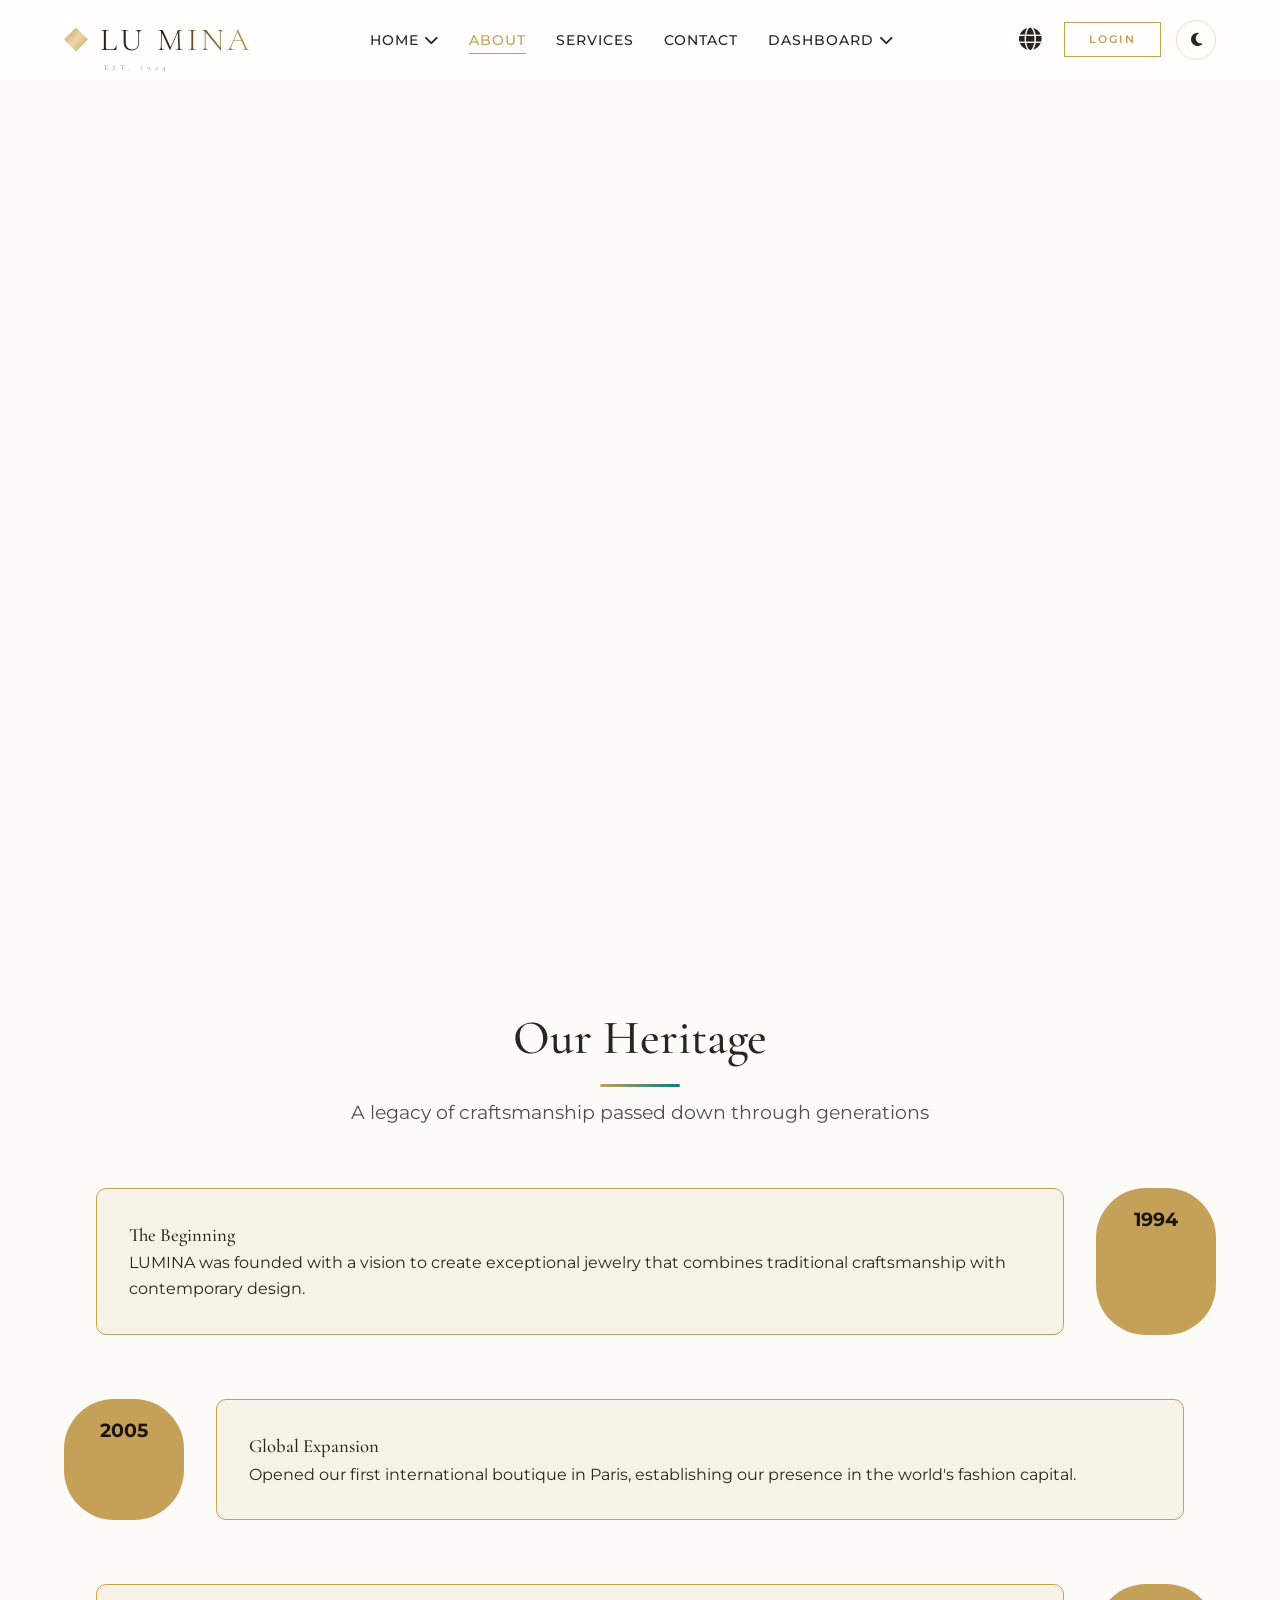
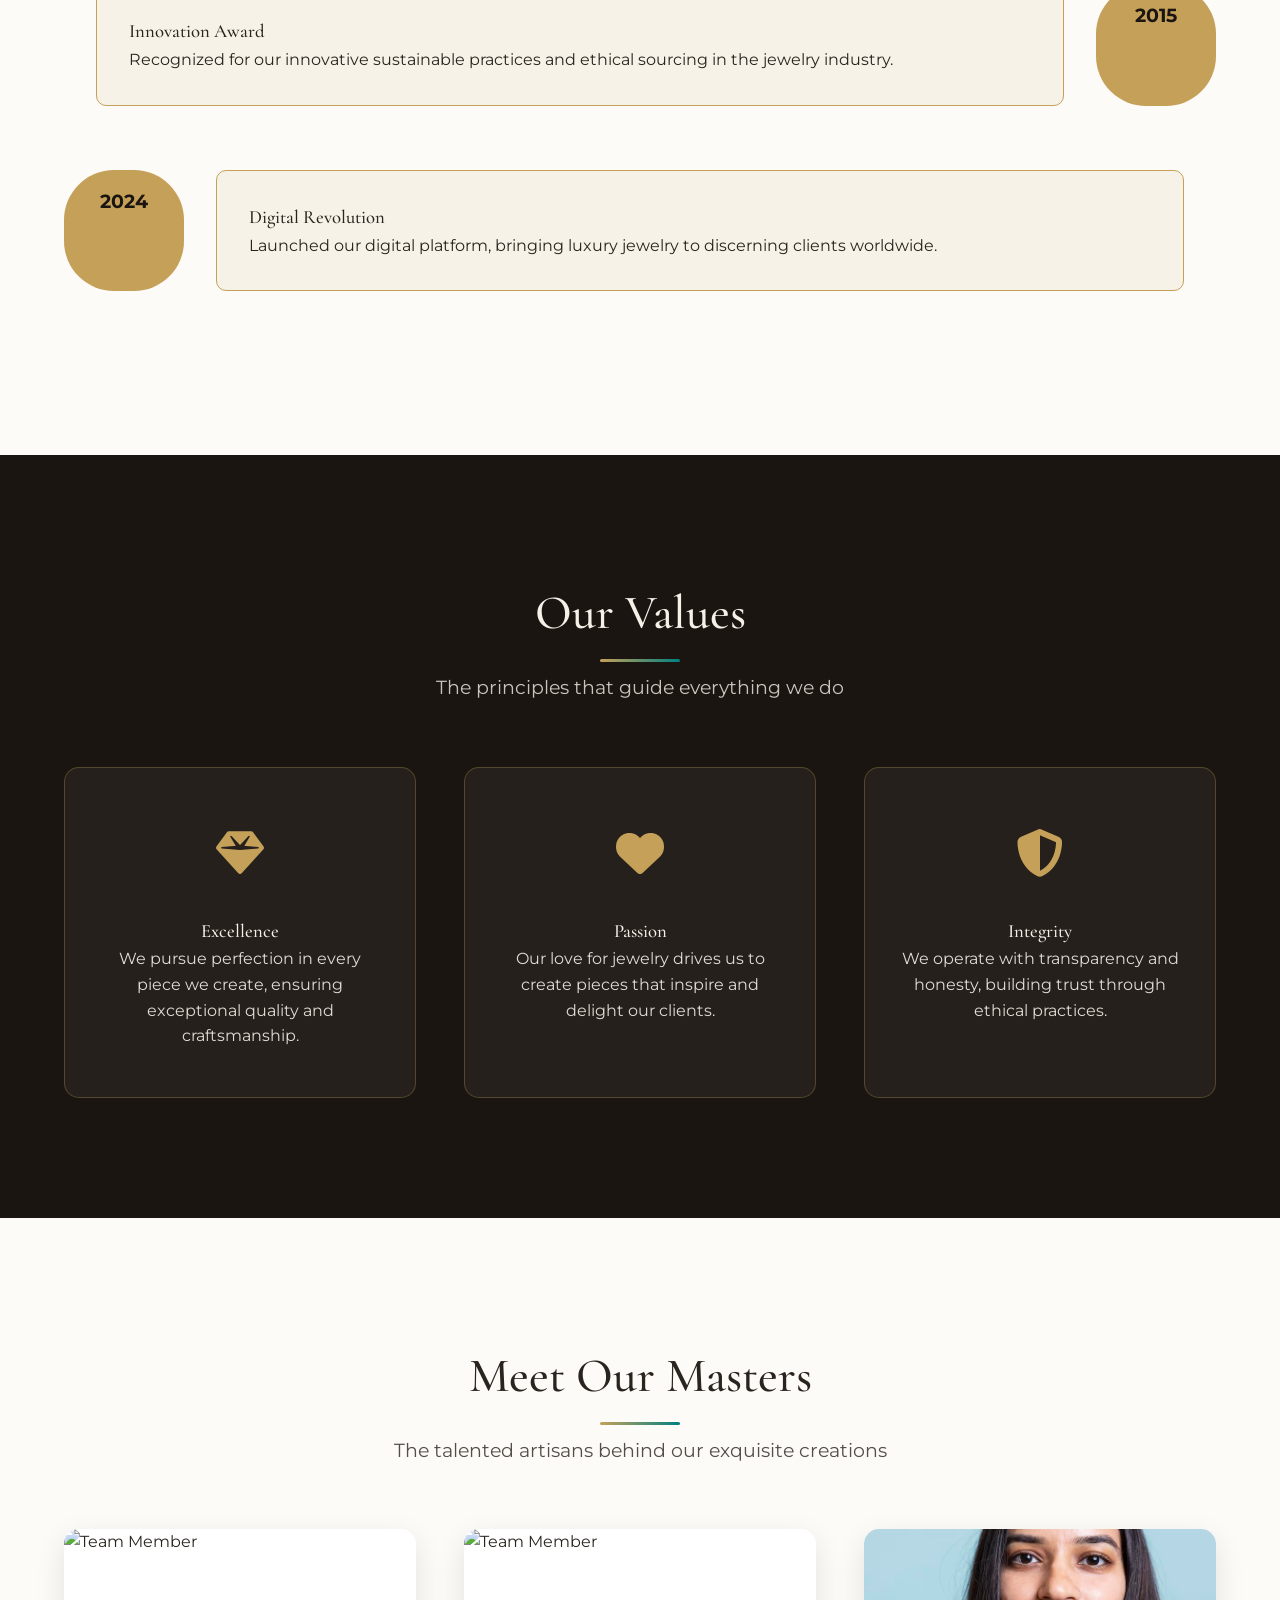
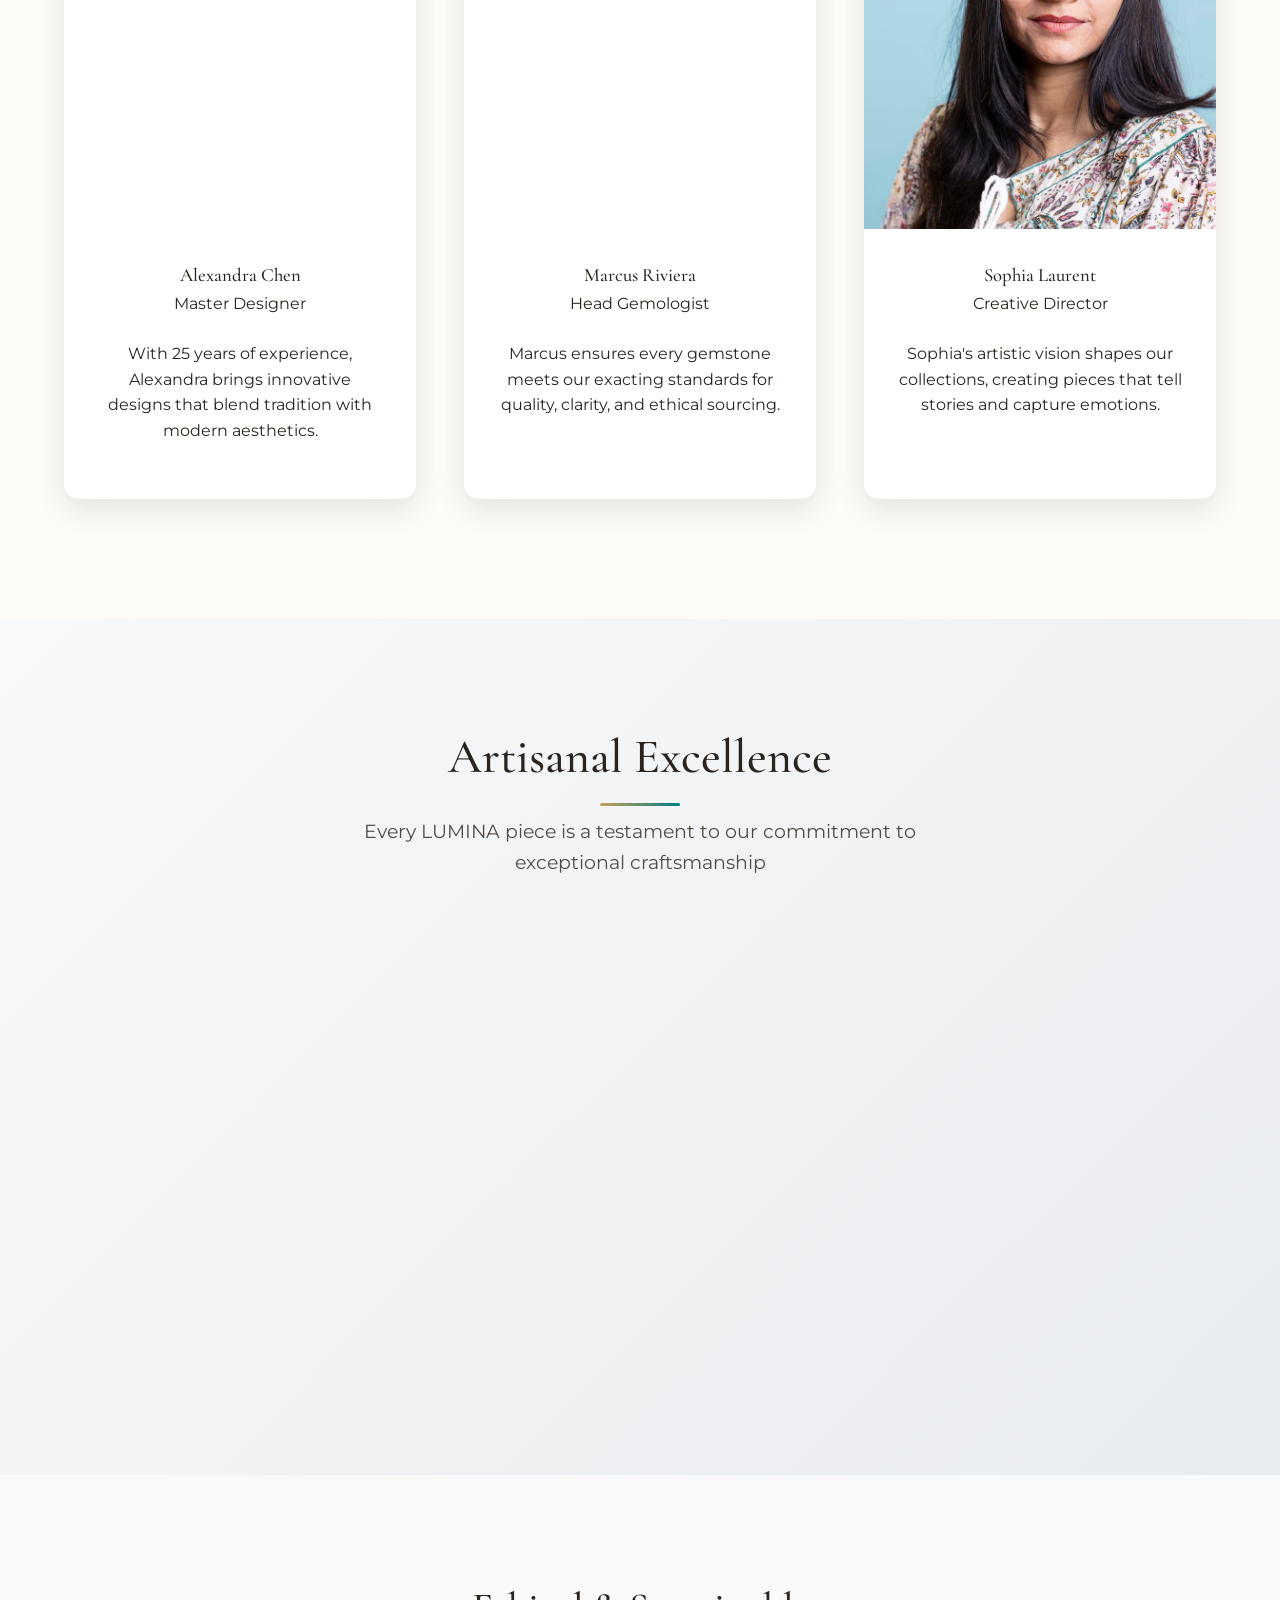
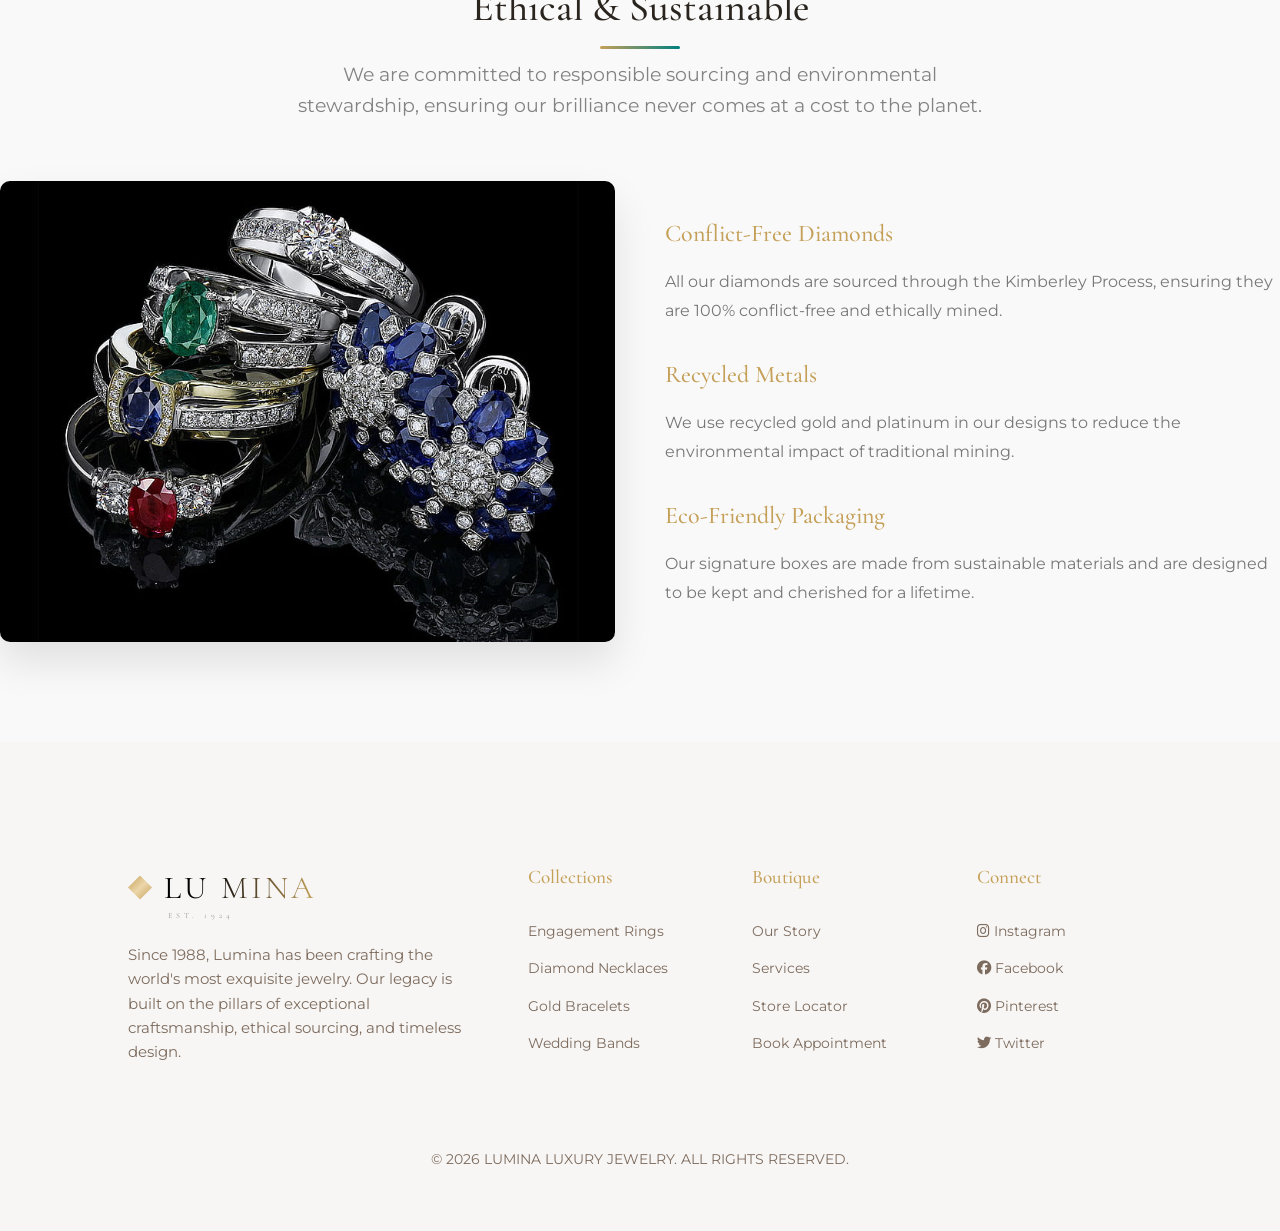
==== commit d1695cb0: "ff" ====
--- a/about.html
+++ b/about.html
@@ -265,7 +265,21 @@
         </div>
     </section>
 
-    <!-- Craftsmanship Section -->
+
+
+
+
+
+
+
+
+
+
+
+
+
+
+    <!-- Section 5: Craftsmanship Section -->
     <section class="craftsmanship-section">
         <div class="container">
             <div class="section-header">
@@ -302,68 +316,34 @@
         </div>
     </section>
 
-    <!-- Testimonials Section -->
-    <section class="testimonials-section">
+    <!-- Section 6: Sustainability Section -->
+    <section class="sustainability-section" style="padding: 100px 0; background: #f9f9f9;">
         <div class="container">
-            <div class="section-header">
-                <h2>What Our Clients Say</h2>
-                <p>Stories from those who trust LUMINA with their most precious moments</p>
-            </div>
-            <div class="testimonials-grid">
-                <div class="testimonial">
-                    <div class="testimonial-content">
-                        <p>"LUMINA created the perfect engagement ring that captured everything I wanted to express.
-                            Their attention to detail and personal service exceeded all expectations."</p>
-                    </div>
-                    <div class="testimonial-author">
-                        <img src="https://images.unsplash.com/photo-1438761681033-6461ffad8d80?w=50&q=80" alt="Client">
-                        <div class="author-info">
-                            <h4>Isabella Martinez</h4>
-                            <span>CEO, Martinez Group</span>
-                        </div>
-                    </div>
-                </div>
-                <div class="testimonial">
-                    <div class="testimonial-content">
-                        <p>"The custom necklace LUMINA designed for our anniversary is absolutely stunning. It's not
-                            just jewelry; it's a work of art that tells our story."</p>
-                    </div>
-                    <div class="testimonial-author">
-                        <img src="https://images.unsplash.com/photo-1500648767791-00dcc994a43e?w=50&q=80" alt="Client">
-                        <div class="author-info">
-                            <h4>James Thompson</h4>
-                            <span>Architect</span>
-                        </div>
-                    </div>
-                </div>
-                <div class="testimonial">
-                    <div class="testimonial-content">
-                        <p>"For three generations, my family has trusted LUMINA for our most important occasions. Their
-                            quality and service are simply unmatched."</p>
-                    </div>
-                    <div class="testimonial-author">
-                        <img src="https://images.unsplash.com/photo-1489424731084-a5d8b219a5bb?w=50&q=80" alt="Client">
-                        <div class="author-info">
-                            <h4>Elizabeth Chen</h4>
-                            <span>Art Collector</span>
-                        </div>
-                    </div>
-                </div>
-            </div>
-        </div>
-    </section>
-
-
-
-
-
-
-
-
-
-
-
-
+            <div class="section-header text-center" style="margin-bottom: 60px;">
+                <h2 style="font-size: 2.5rem; margin-bottom: 20px;">Ethical & Sustainable</h2>
+                <p style="color: #666; max-width: 700px; margin: 0 auto;">We are committed to responsible sourcing and environmental stewardship, ensuring our brilliance never comes at a cost to the planet.</p>
+            </div>
+            <div style="display: grid; grid-template-columns: repeat(2, 1fr); gap: 50px; align-items: center;">
+                <div>
+                    <img src="assets/j8.jpg" alt="Sustainability" style="width: 100%; border-radius: 10px; box-shadow: 0 20px 40px rgba(0,0,0,0.1);">
+                </div>
+                <div>
+                    <div style="margin-bottom: 30px;">
+                        <h4 style="font-size: 1.5rem; margin-bottom: 15px; color: var(--accent-gold);">Conflict-Free Diamonds</h4>
+                        <p style="color: #777; line-height: 1.8;">All our diamonds are sourced through the Kimberley Process, ensuring they are 100% conflict-free and ethically mined.</p>
+                    </div>
+                    <div style="margin-bottom: 30px;">
+                        <h4 style="font-size: 1.5rem; margin-bottom: 15px; color: var(--accent-gold);">Recycled Metals</h4>
+                        <p style="color: #777; line-height: 1.8;">We use recycled gold and platinum in our designs to reduce the environmental impact of traditional mining.</p>
+                    </div>
+                    <div>
+                        <h4 style="font-size: 1.5rem; margin-bottom: 15px; color: var(--accent-gold);">Eco-Friendly Packaging</h4>
+                        <p style="color: #777; line-height: 1.8;">Our signature boxes are made from sustainable materials and are designed to be kept and cherished for a lifetime.</p>
+                    </div>
+                </div>
+            </div>
+        </div>
+    </section>
 
     <!-- Footer -->
     <footer style="background: #0f0d0c; padding: 120px 10% 60px; color: white;">
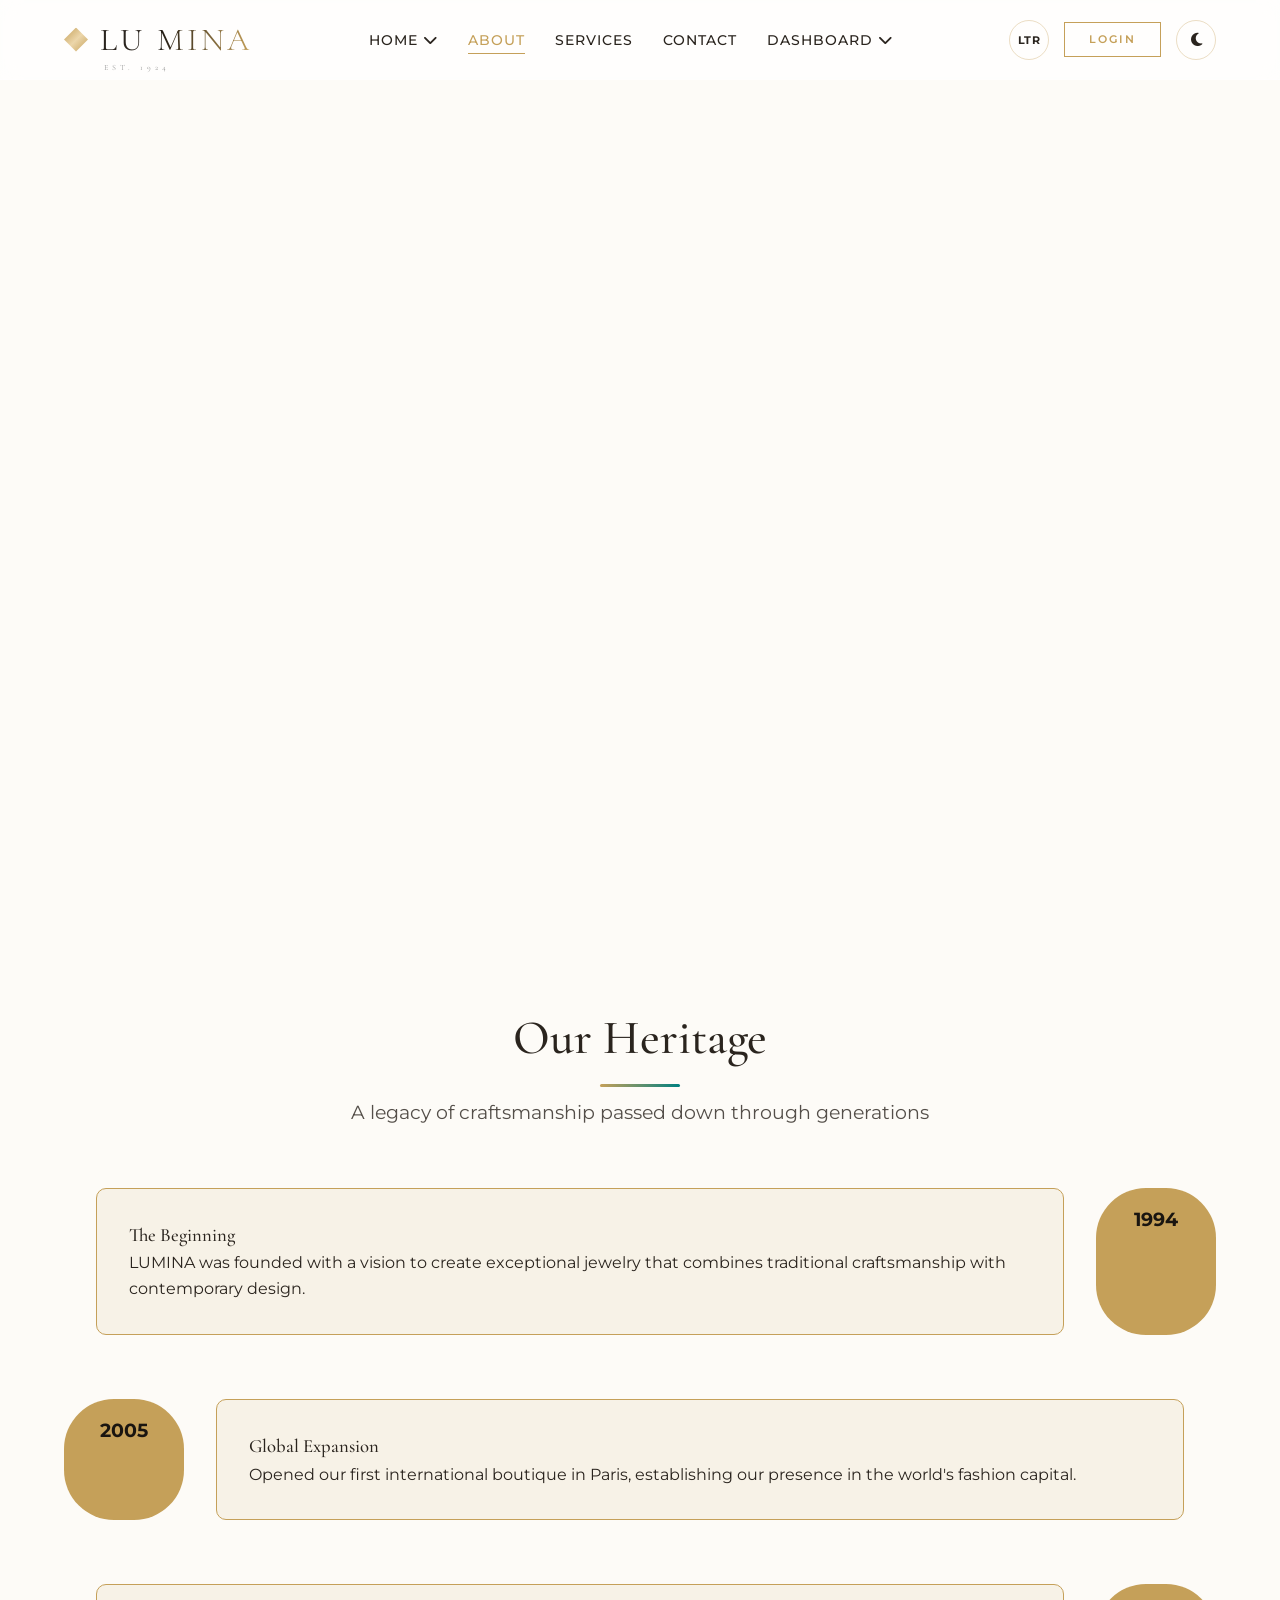
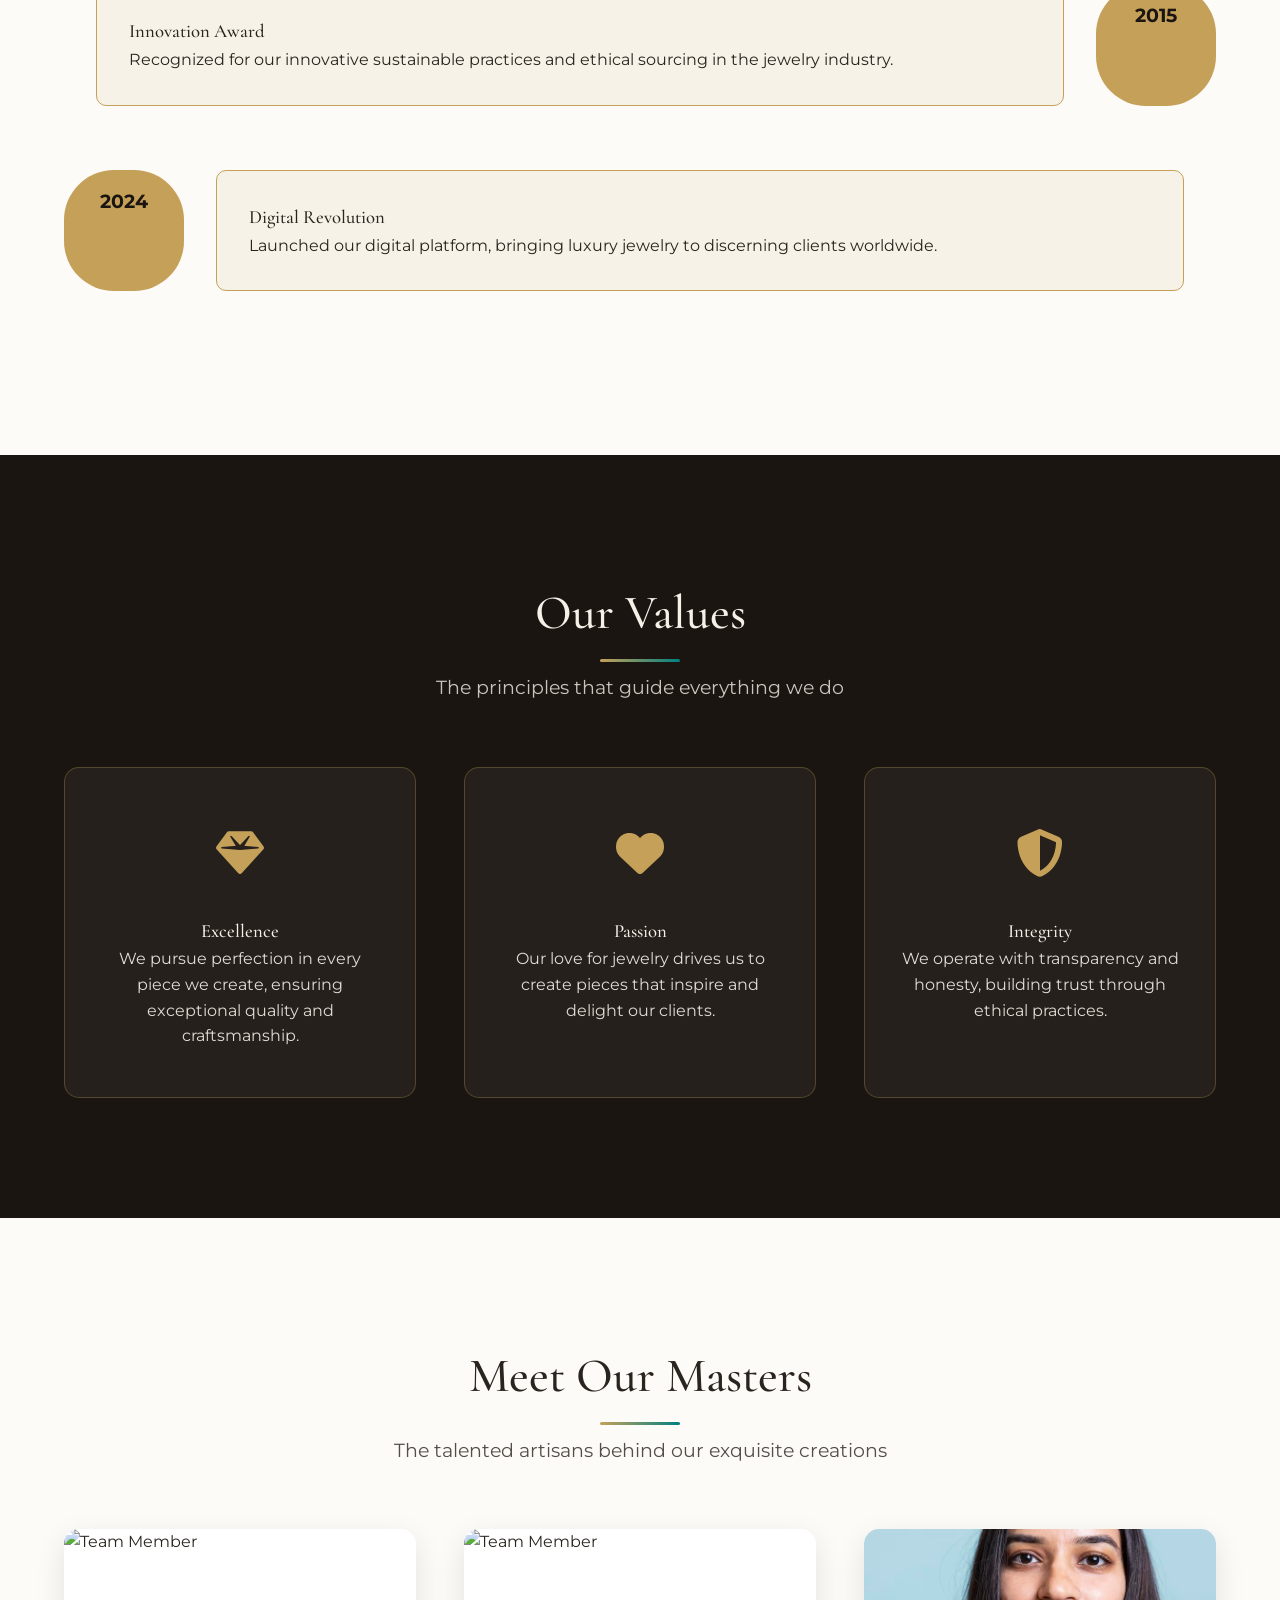
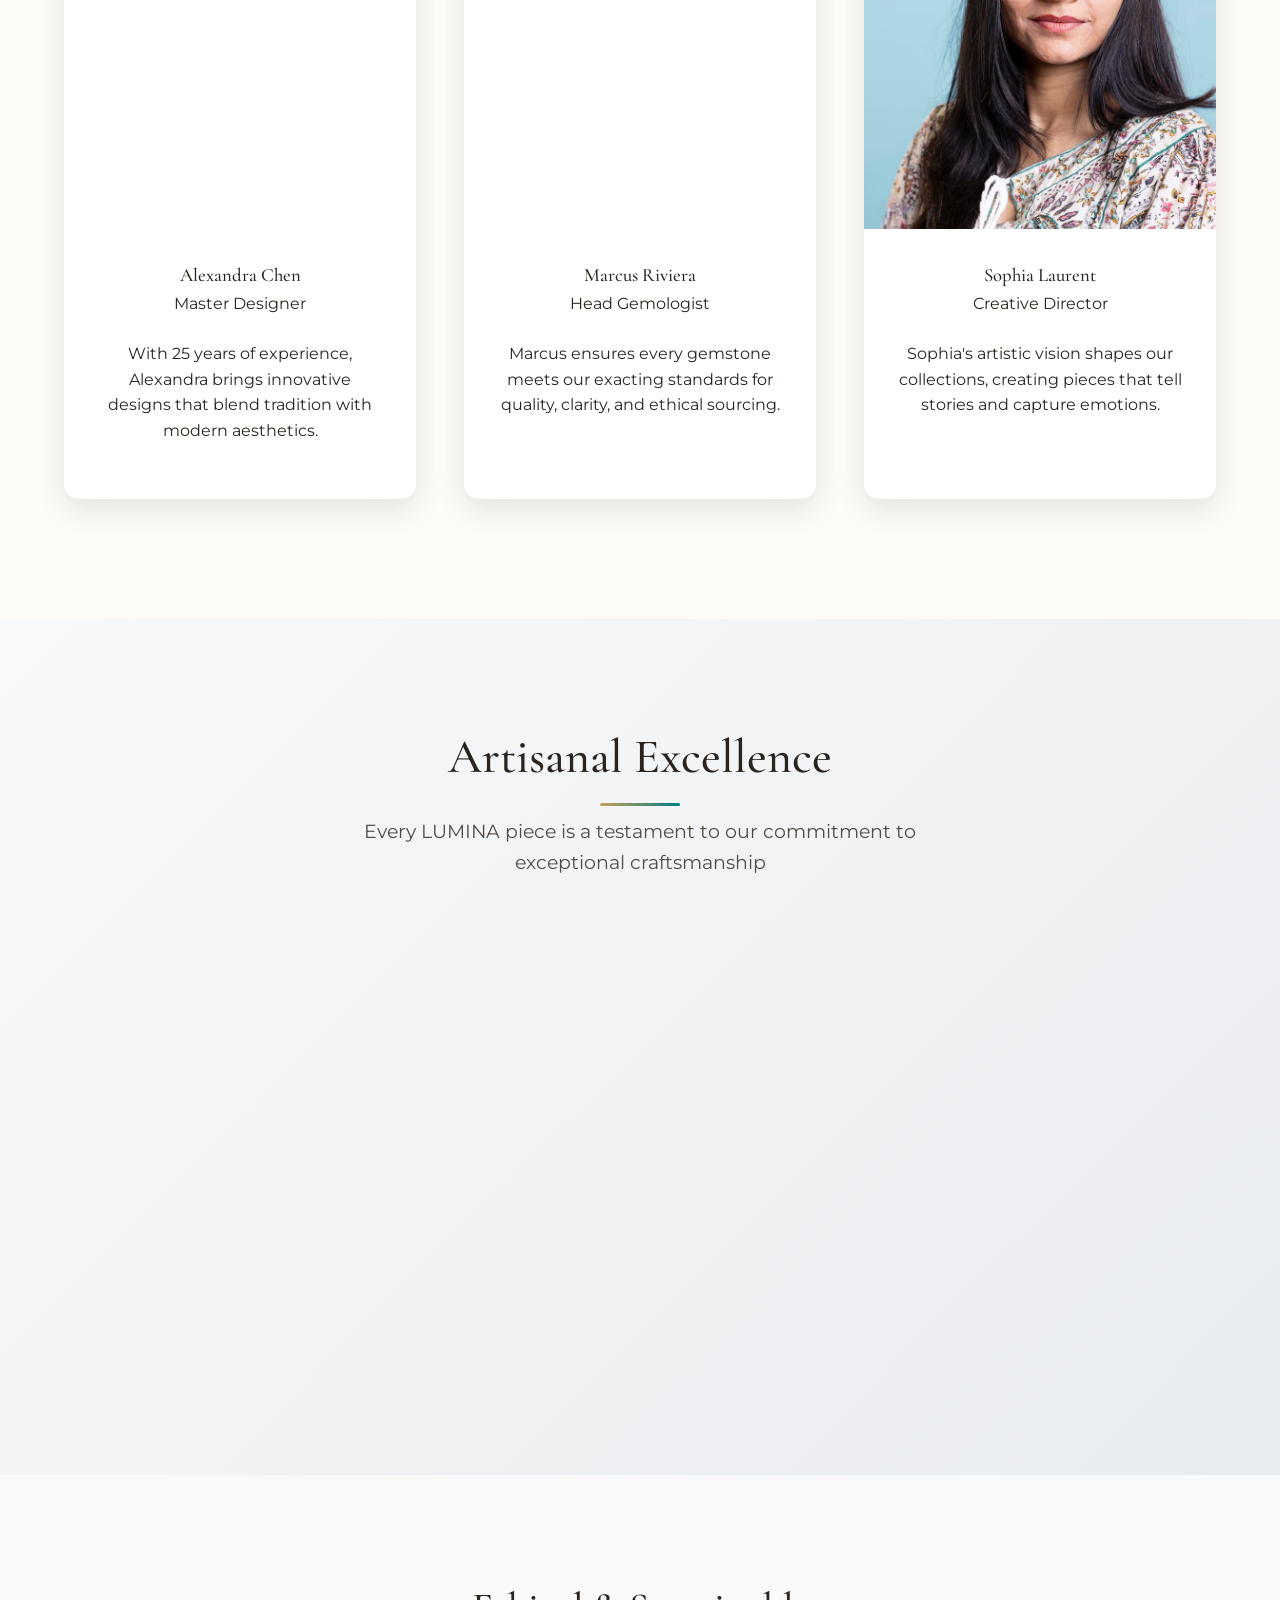
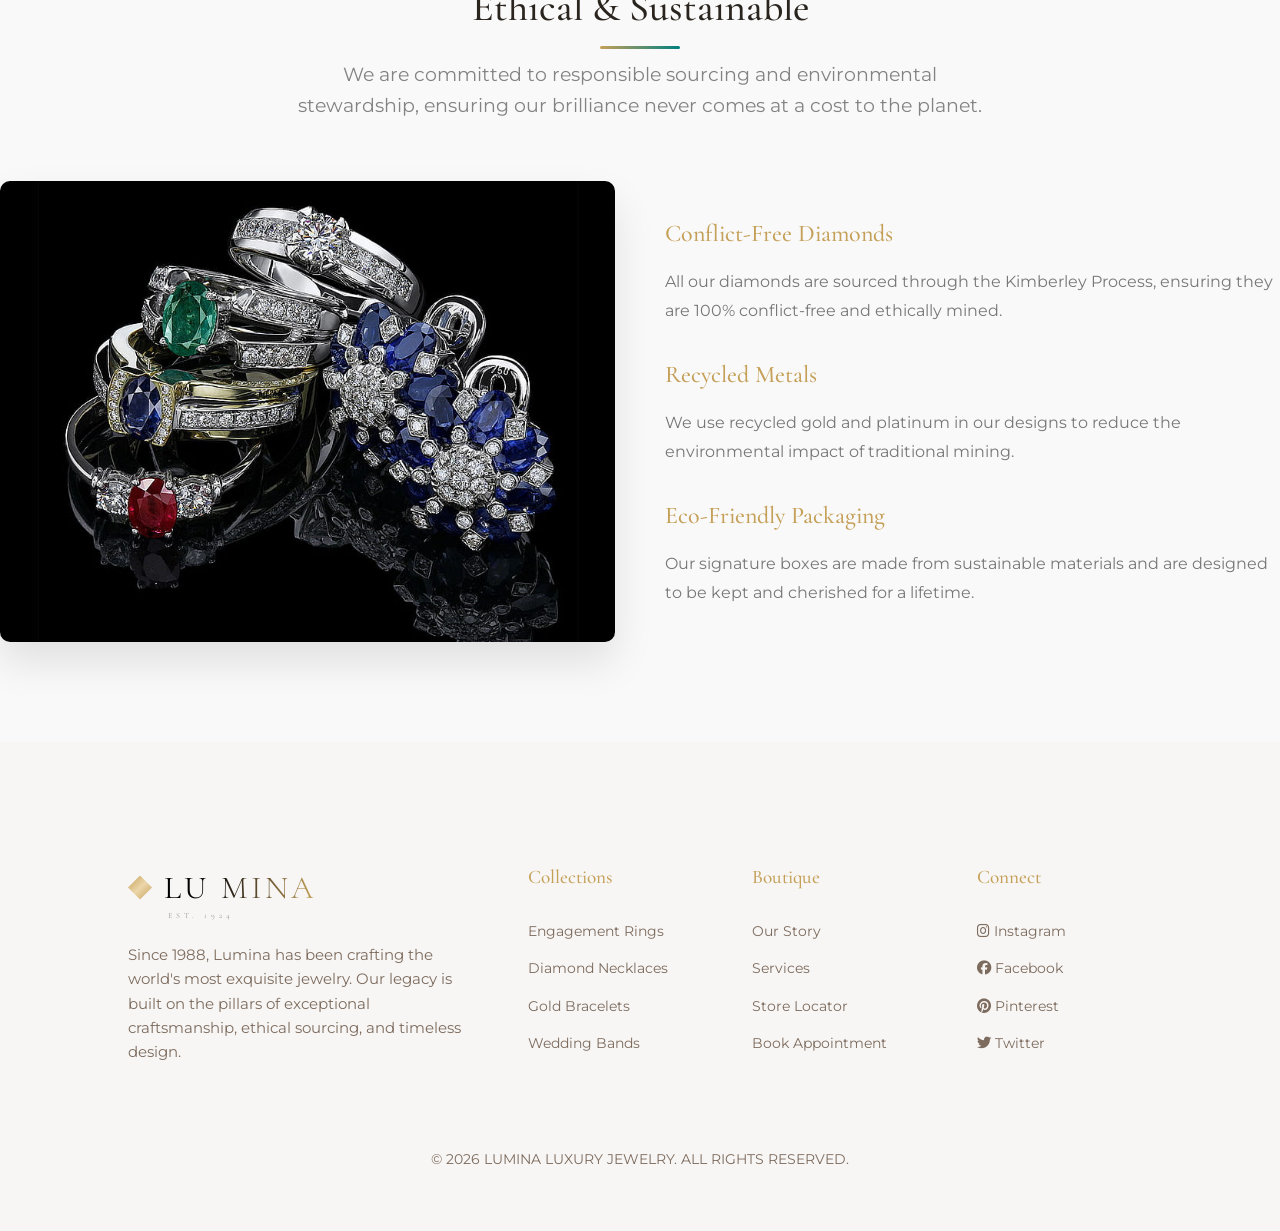
==== commit bdb01f77: "hdjkwfhjf" ====
--- a/about.html
+++ b/about.html
@@ -62,15 +62,11 @@
 
         <div class="header-utils">
             <div class="desktop-only">
-                <div class="globe-icon" title="Global">
-                    <i class="fas fa-globe"></i>
-                </div>
+                <button class="lang-toggle" title="Toggle RTL/LTR">LTR</button>
             </div>
             <a href="login.html" class="login-btn desktop-only">Login</a>
             <div class="mobile-globe">
-                <div class="globe-icon" title="Toggle RTL/LTR">
-                    <i class="fas fa-globe"></i>
-                </div>
+                <button class="lang-toggle" title="Toggle RTL/LTR">LTR</button>
             </div>
             <button class="theme-toggle" id="theme-toggle" aria-label="Toggle dark/light mode" title="Toggle theme">
                 <i class="fas fa-moon icon-moon"></i>
--- a/css/theme.css
+++ b/css/theme.css
@@ -25,6 +25,40 @@
     overflow: hidden;
 }
 
+.lang-toggle {
+    display: flex;
+    align-items: center;
+    justify-content: center;
+    width: 40px;
+    height: 40px;
+    border-radius: 50%;
+    border: 1px solid rgba(197, 160, 89, 0.35);
+    background: transparent;
+    cursor: pointer;
+    transition: background 0.3s ease, border-color 0.3s ease, transform 0.3s ease, box-shadow 0.3s ease;
+    -webkit-tap-highlight-color: transparent;
+    touch-action: manipulation;
+    flex-shrink: 0;
+    font-size: 0.7rem;
+    font-weight: 700;
+    color: var(--text-dark, #1a1510);
+    text-transform: uppercase;
+    letter-spacing: 0.5px;
+    font-family: var(--font-sans, sans-serif);
+}
+
+html.dark-mode .lang-toggle {
+    color: #f0e8dc;
+    border-color: rgba(197, 160, 89, 0.4);
+}
+
+.lang-toggle:hover {
+    border-color: var(--accent-gold);
+    background: rgba(197, 160, 89, 0.1);
+    transform: scale(1.08);
+    box-shadow: 0 0 12px rgba(197, 160, 89, 0.25);
+}
+
 .theme-toggle i {
     font-size: 0.95rem;
     color: var(--text-dark);
@@ -72,6 +106,17 @@
 }
 
 html.dark-mode .theme-toggle:hover {
+    background: rgba(245, 200, 66, 0.15);
+    box-shadow: 0 0 12px rgba(245, 200, 66, 0.3);
+}
+
+html.dark-mode .lang-toggle {
+    border-color: rgba(245, 200, 66, 0.4);
+    background: rgba(245, 200, 66, 0.06);
+    color: #f0e8dc;
+}
+
+html.dark-mode .lang-toggle:hover {
     background: rgba(245, 200, 66, 0.15);
     box-shadow: 0 0 12px rgba(245, 200, 66, 0.3);
 }
@@ -503,19 +548,15 @@
 }
 
 /* Icons for Light Sidebar (Default) */
-.sidebar .theme-toggle .icon-moon,
-.sidebar #langToggle i {
+.sidebar .theme-toggle .icon-moon {
     color: #2a241e !important;
     opacity: 1 !important;
 }
 
 /* Icons for Dark Sidebar */
 .admin-body .sidebar .theme-toggle .icon-moon,
-.admin-body .sidebar #adminLangToggle i,
 html.dark-mode .sidebar .theme-toggle .icon-moon,
-html.dark-mode .sidebar .theme-toggle .icon-sun,
-html.dark-mode .sidebar #langToggle i,
-html.dark-mode .sidebar #adminLangToggle i {
+html.dark-mode .sidebar .theme-toggle .icon-sun {
     color: #f0e8dc !important;
     opacity: 1 !important;
 }
@@ -539,8 +580,7 @@
     box-shadow: 0 0 12px rgba(197, 160, 89, 0.2) !important;
 }
 
-.sidebar #langToggle, 
-.sidebar #adminLangToggle {
+.sidebar .lang-toggle {
     width: 44px !important;
     height: 44px !important;
     display: flex !important;
@@ -551,19 +591,27 @@
     border: 1px solid rgba(0, 0, 0, 0.1) !important;
     padding: 0 !important;
     flex: none !important;
-}
-
-.admin-body .sidebar #adminLangToggle,
-html.dark-mode .sidebar #langToggle,
-html.dark-mode .sidebar #adminLangToggle {
+    font-size: 0.75rem !important;
+    color: #2a241e !important;
+}
+
+.admin-body .sidebar .lang-toggle,
+html.dark-mode .sidebar .lang-toggle {
     background: rgba(255, 255, 255, 0.05) !important;
     border: 1px solid rgba(197, 160, 89, 0.3) !important;
-}
-
-.sidebar #langToggle:hover, 
-.sidebar #adminLangToggle:hover {
+    color: #f0e8dc !important;
+}
+
+.sidebar .lang-toggle:hover {
     background: rgba(197, 160, 89, 0.12) !important;
     border-color: var(--accent-gold) !important;
+}
+
+/* Adjusting sidebar lang toggle for the new text-based style */
+.sidebar .lang-toggle {
+    width: 44px !important;
+    height: 44px !important;
+    font-size: 0.75rem !important;
 }
 
 /* ════════════════════════════════════════════════
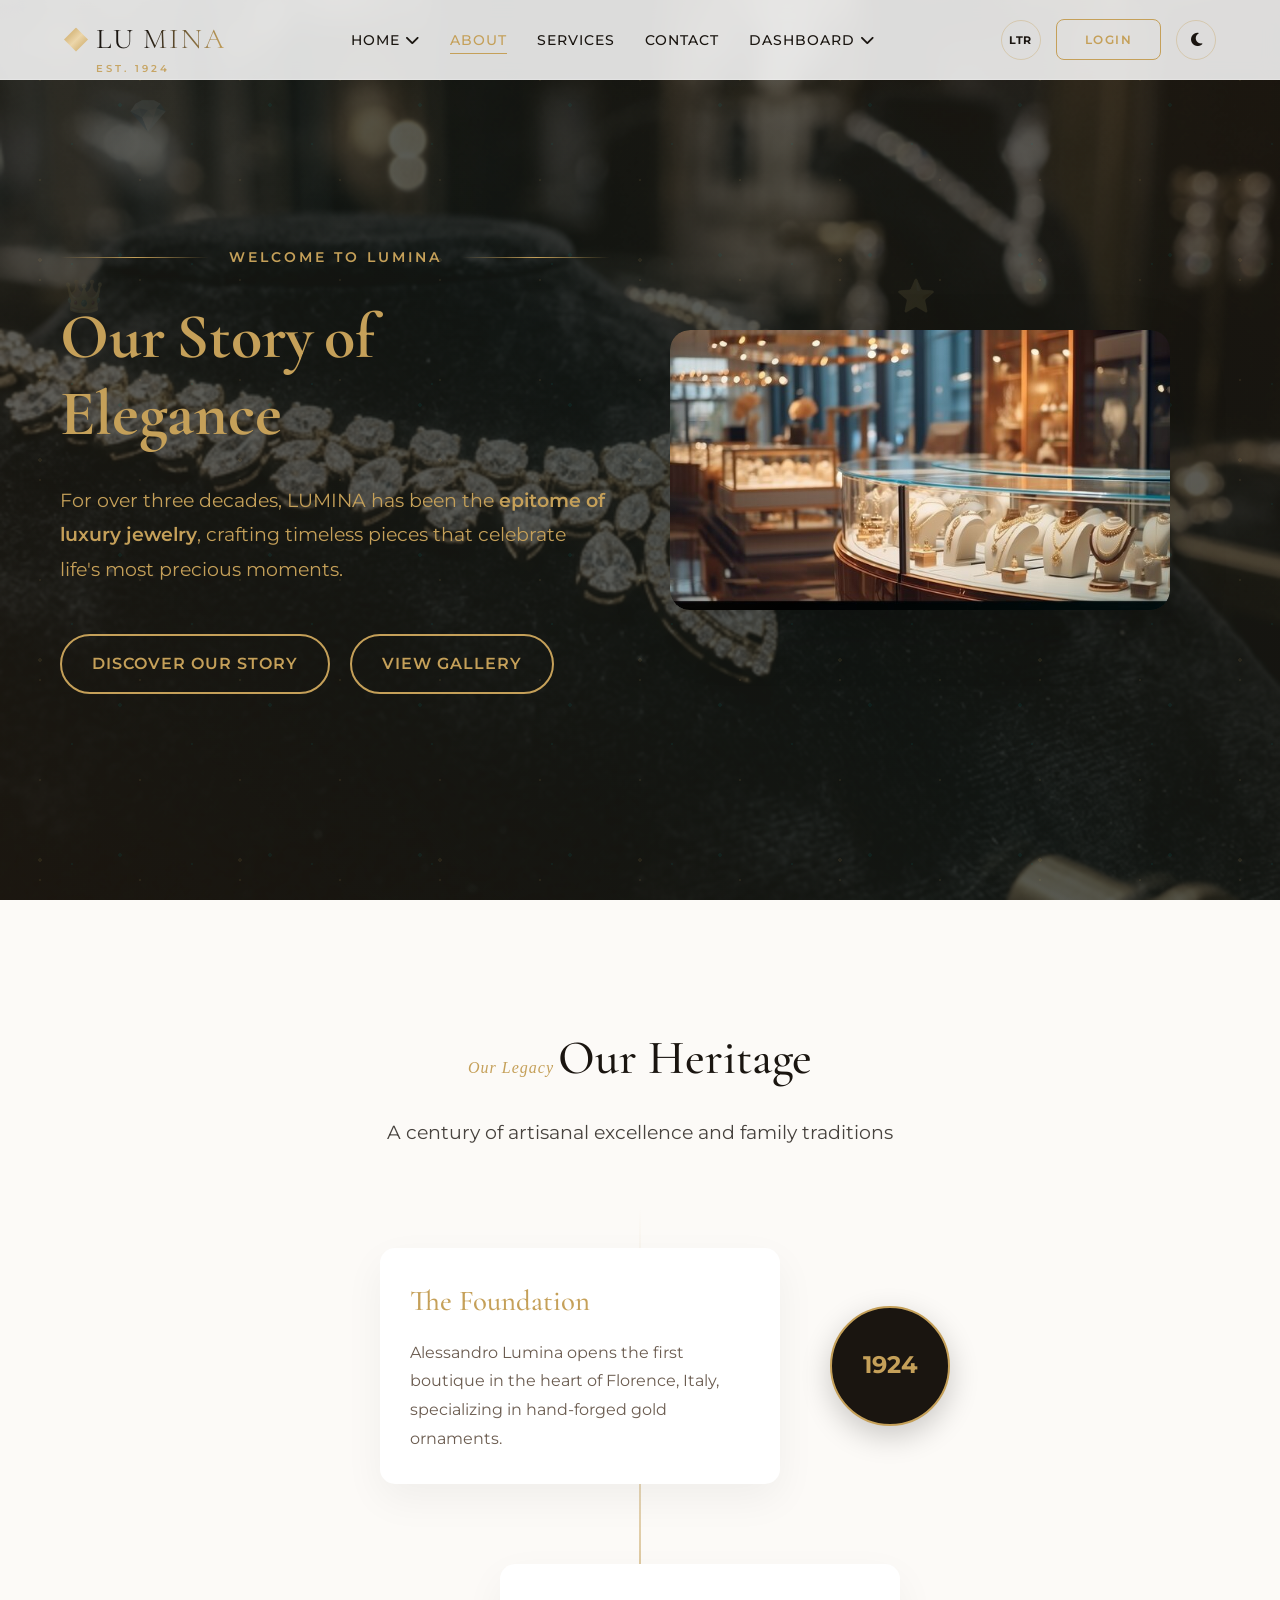
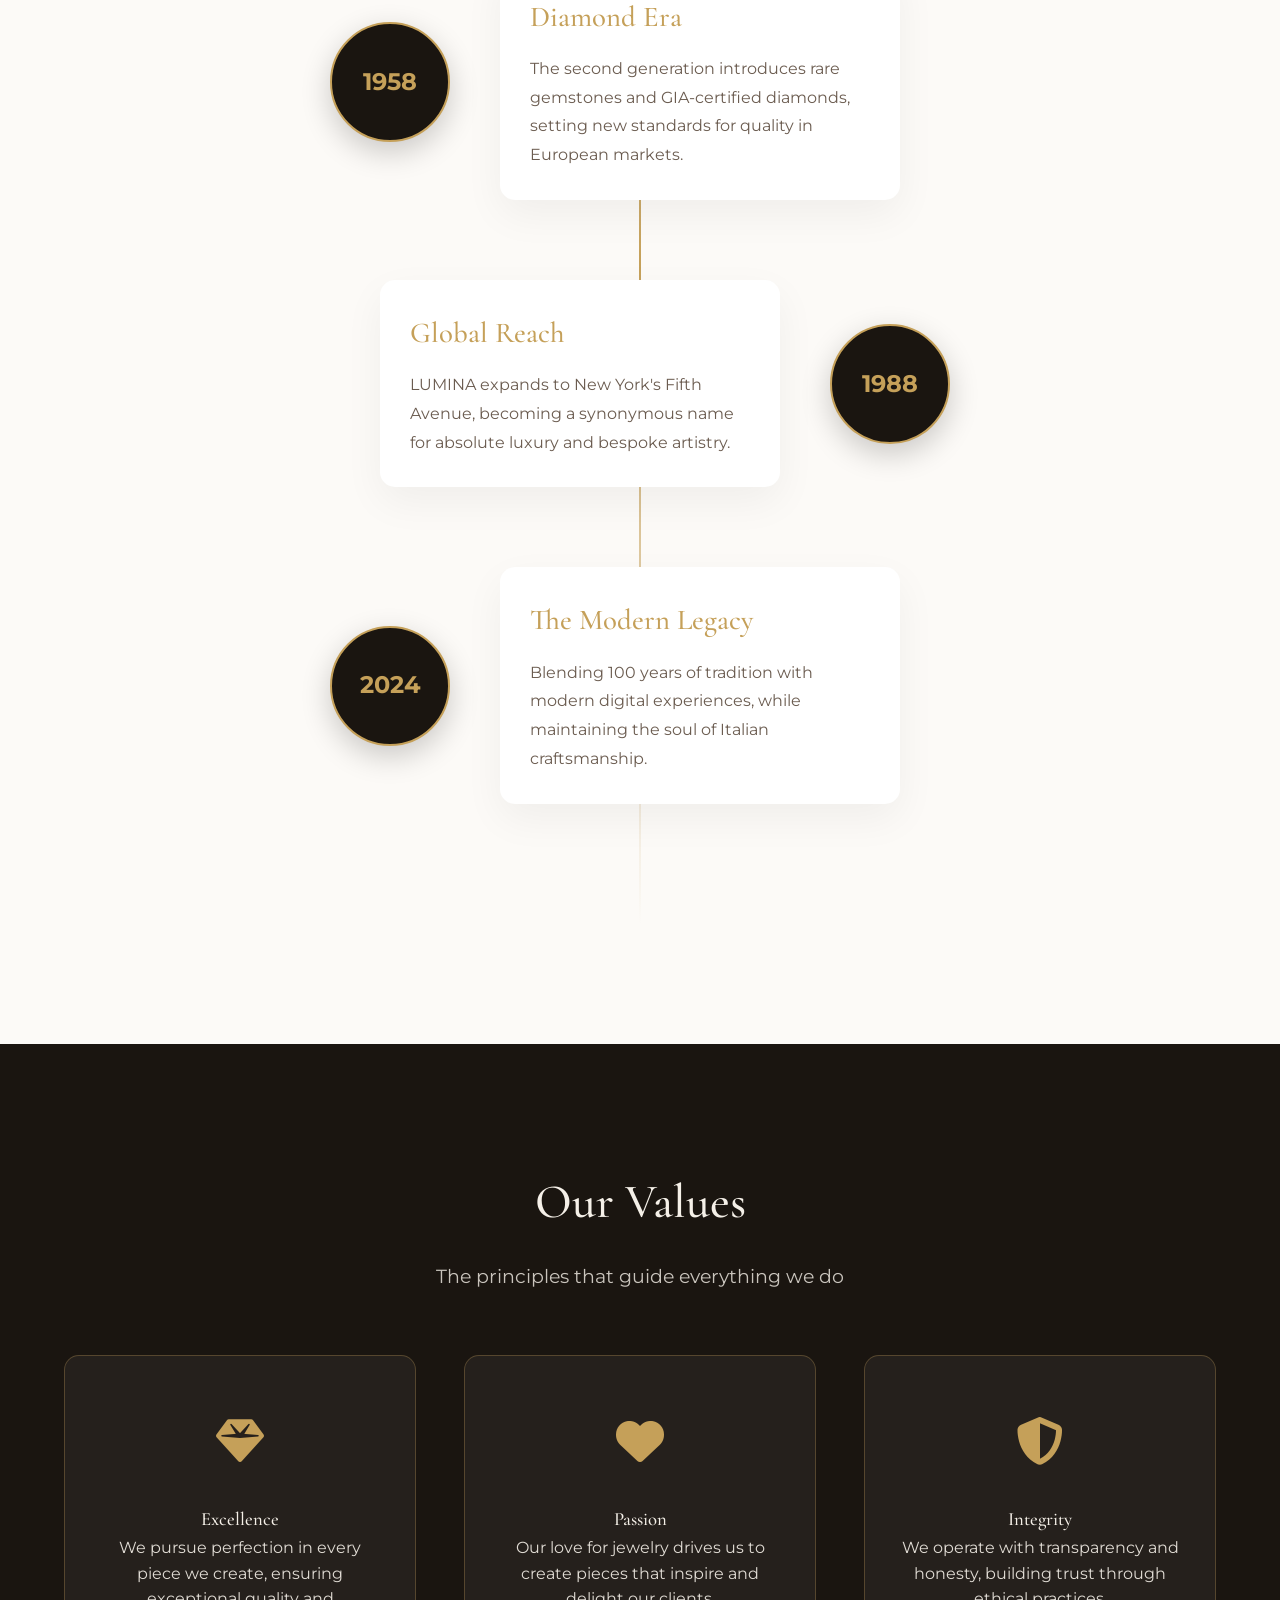
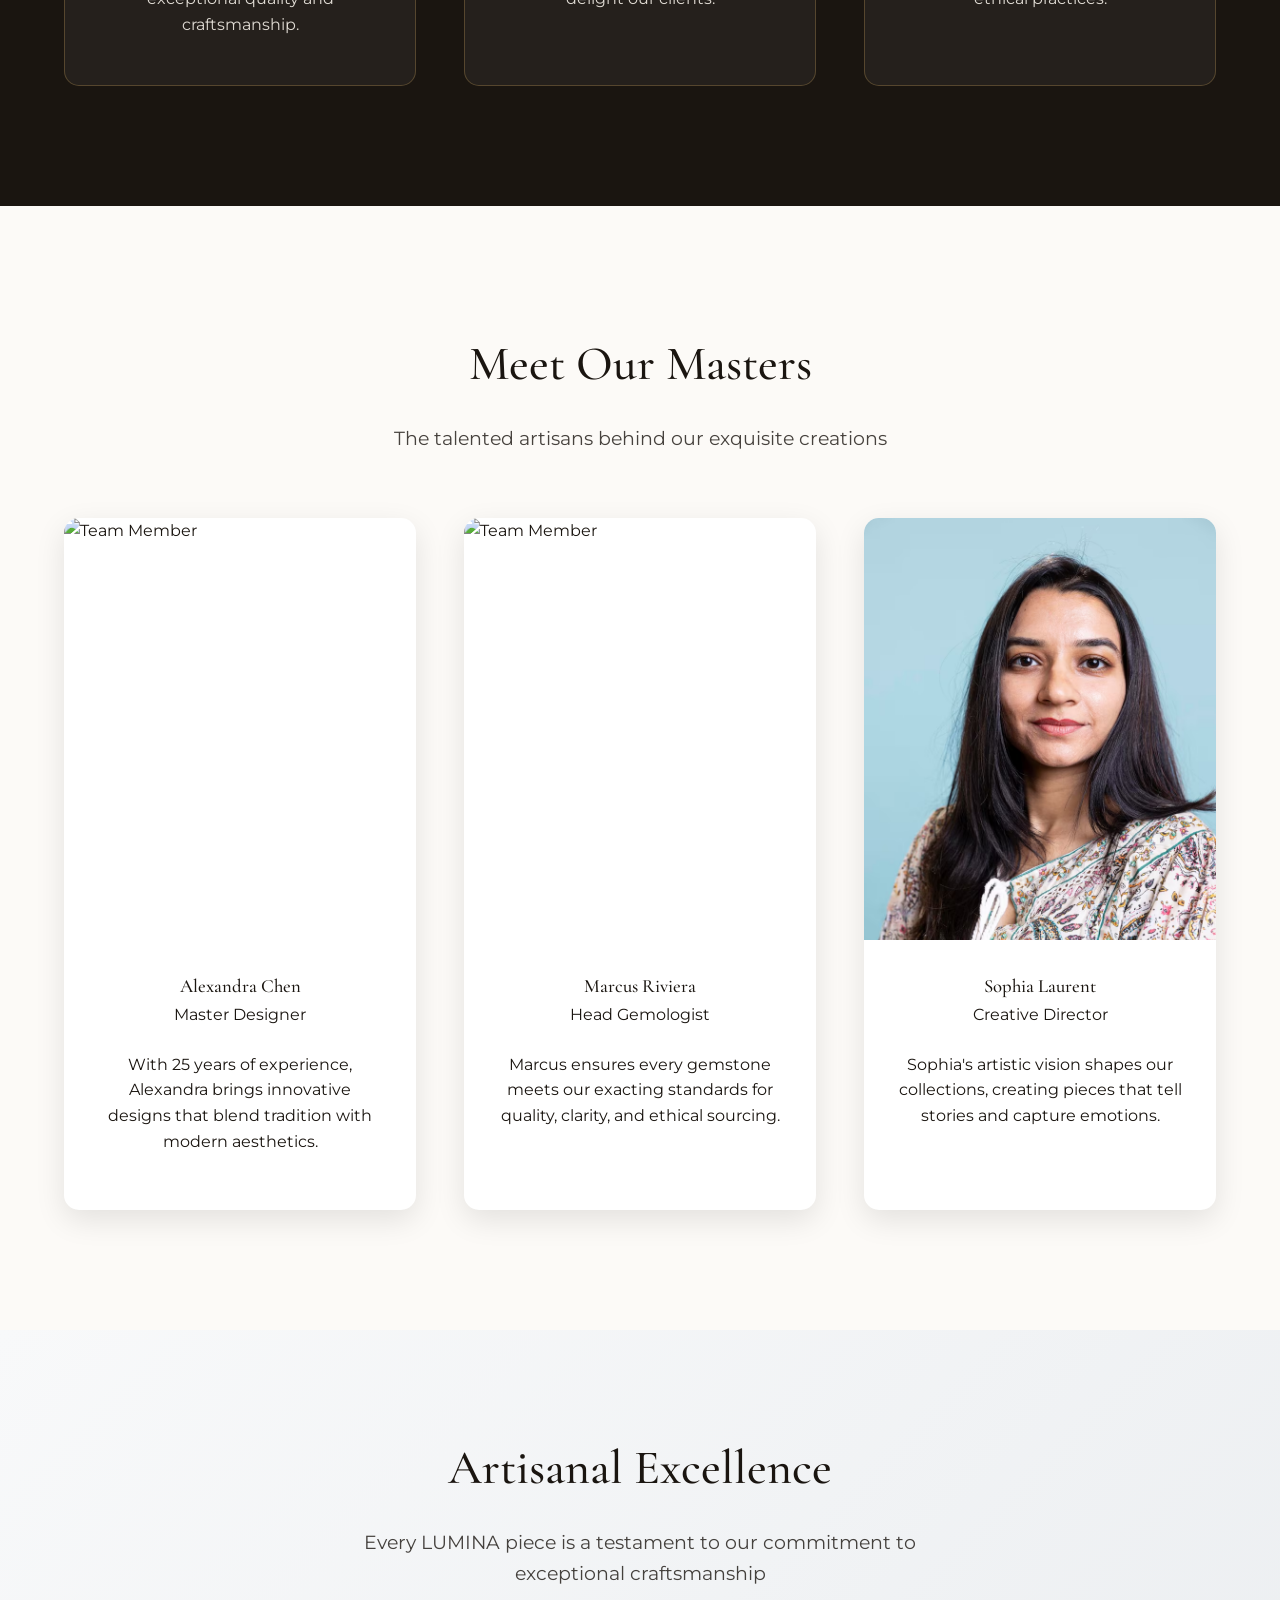
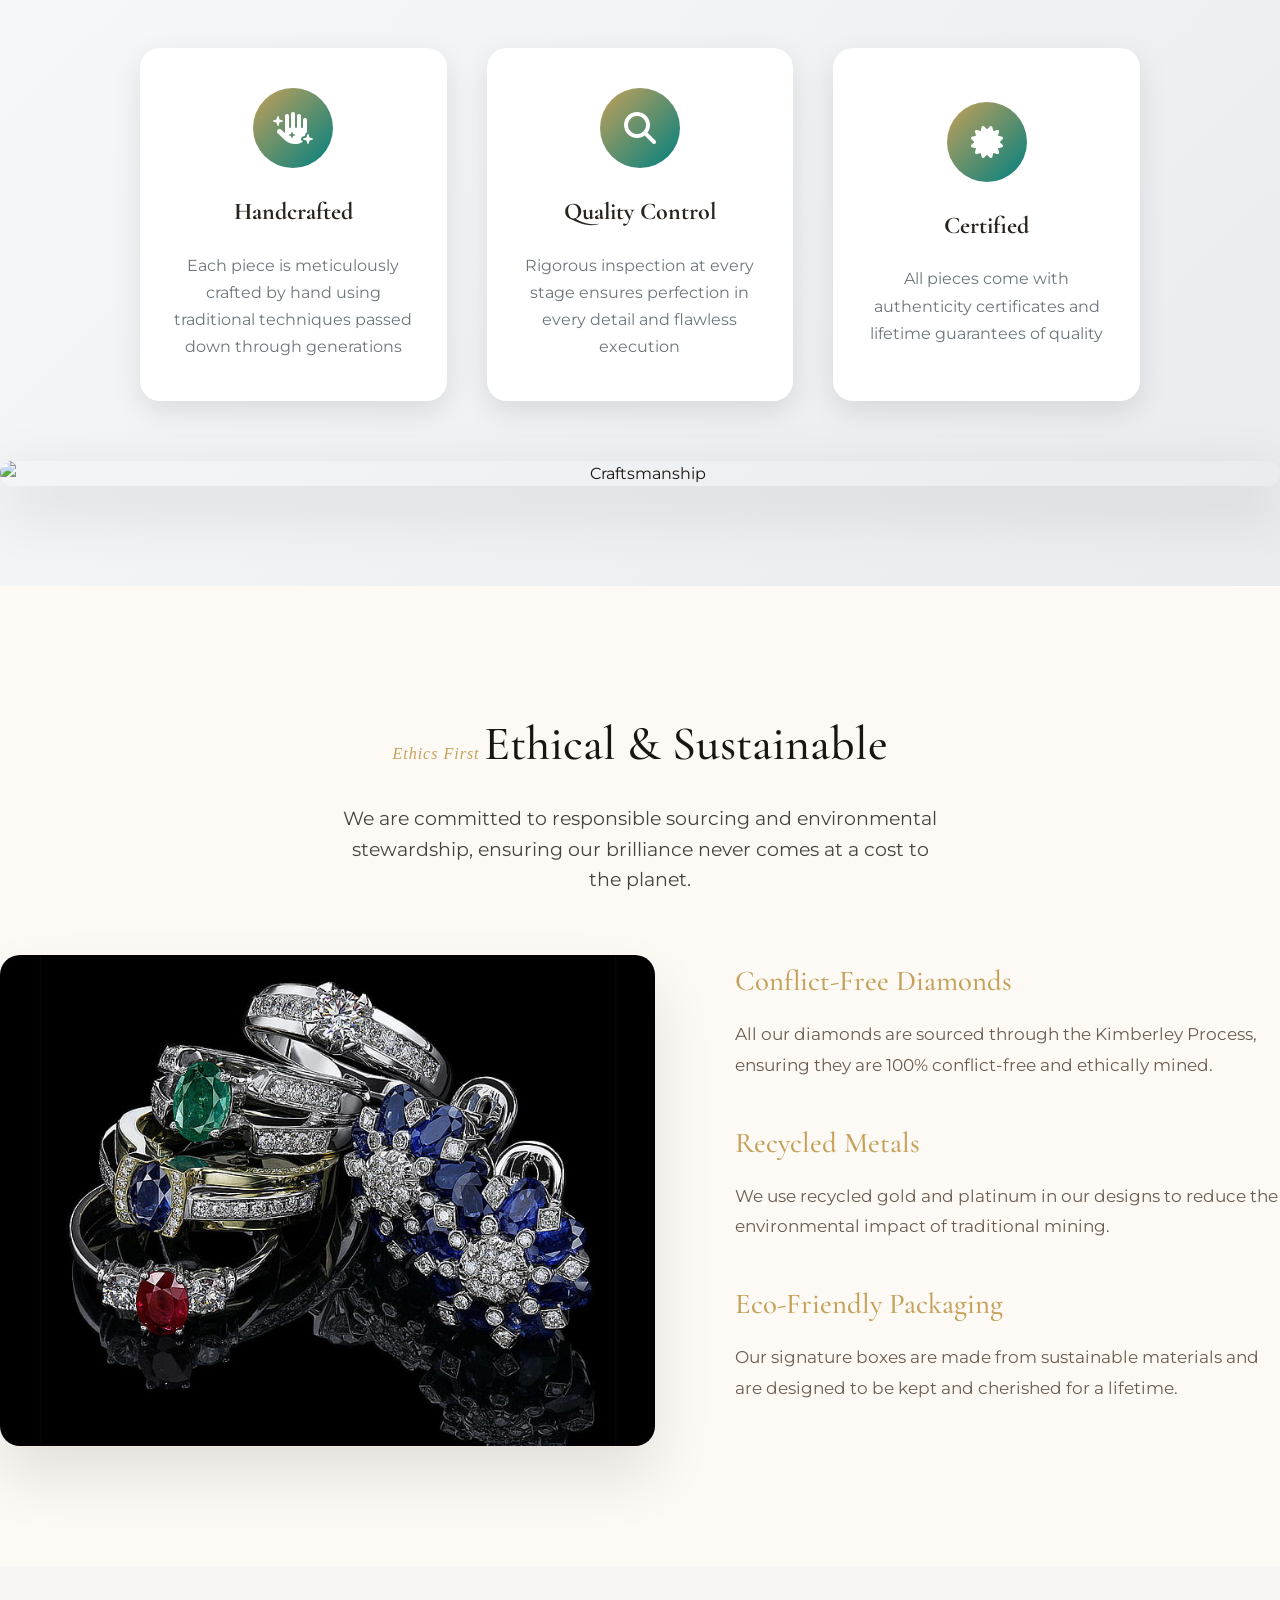
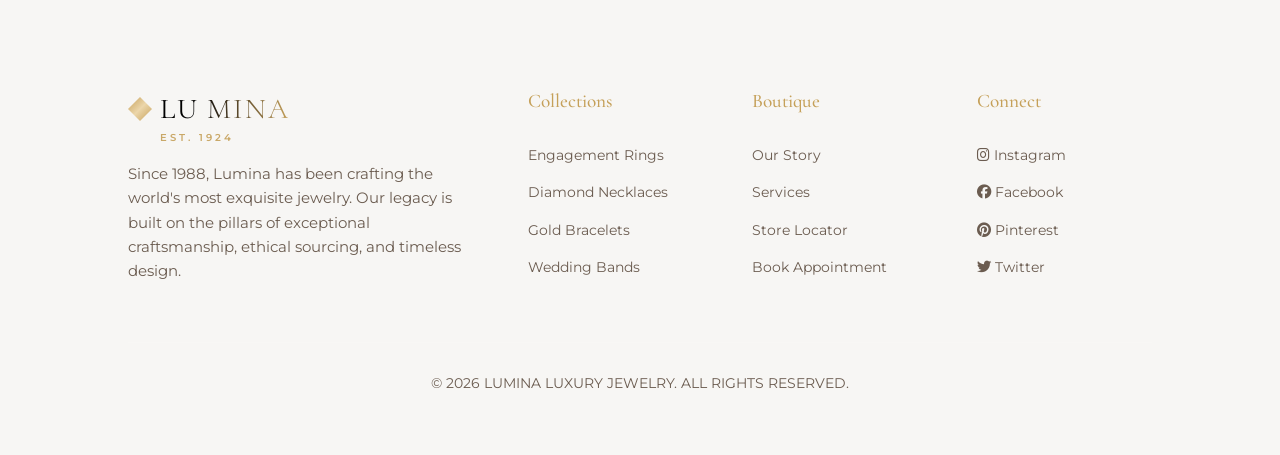
==== commit 624a8dd0: "fffff" ====
--- a/about.html
+++ b/about.html
@@ -134,44 +134,50 @@
     </section>
 
     <!-- Heritage Section -->
-    <section class="heritage-section">
+    <section class="heritage-section" id="heritage">
         <div class="container">
-            <div class="section-header">
+            <div class="section-header" data-aos="fade-up">
+                <span class="accent-font">Our Legacy</span>
                 <h2>Our Heritage</h2>
-                <p>A legacy of craftsmanship passed down through generations</p>
-            </div>
-            <div class="heritage-content">
-                <div class="heritage-timeline">
-                    <div class="timeline-item">
-                        <div class="timeline-year">1994</div>
-                        <div class="timeline-content">
-                            <h3>The Beginning</h3>
-                            <p>LUMINA was founded with a vision to create exceptional jewelry that combines traditional
-                                craftsmanship with contemporary design.</p>
+                <p>A century of artisanal excellence and family traditions</p>
+            </div>
+            <div class="heritage-grid">
+                <div class="heritage-timeline-v2">
+                    <div class="timeline-line"></div>
+                    
+                    <div class="timeline-block" data-aos="fade-up">
+                        <div class="timeline-dot"></div>
+                        <div class="timeline-year-box">1924</div>
+                        <div class="timeline-info">
+                            <h3>The Foundation</h3>
+                            <p>Alessandro Lumina opens the first boutique in the heart of Florence, Italy, specializing in hand-forged gold ornaments.</p>
                         </div>
                     </div>
-                    <div class="timeline-item">
-                        <div class="timeline-year">2005</div>
-                        <div class="timeline-content">
-                            <h3>Global Expansion</h3>
-                            <p>Opened our first international boutique in Paris, establishing our presence in the
-                                world's fashion capital.</p>
+
+                    <div class="timeline-block" data-aos="fade-up">
+                        <div class="timeline-dot"></div>
+                        <div class="timeline-year-box">1958</div>
+                        <div class="timeline-info">
+                            <h3>Diamond Era</h3>
+                            <p>The second generation introduces rare gemstones and GIA-certified diamonds, setting new standards for quality in European markets.</p>
                         </div>
                     </div>
-                    <div class="timeline-item">
-                        <div class="timeline-year">2015</div>
-                        <div class="timeline-content">
-                            <h3>Innovation Award</h3>
-                            <p>Recognized for our innovative sustainable practices and ethical sourcing in the jewelry
-                                industry.</p>
+
+                    <div class="timeline-block" data-aos="fade-up">
+                        <div class="timeline-dot"></div>
+                        <div class="timeline-year-box">1988</div>
+                        <div class="timeline-info">
+                            <h3>Global Reach</h3>
+                            <p>LUMINA expands to New York's Fifth Avenue, becoming a synonymous name for absolute luxury and bespoke artistry.</p>
                         </div>
                     </div>
-                    <div class="timeline-item">
-                        <div class="timeline-year">2024</div>
-                        <div class="timeline-content">
-                            <h3>Digital Revolution</h3>
-                            <p>Launched our digital platform, bringing luxury jewelry to discerning clients worldwide.
-                            </p>
+
+                    <div class="timeline-block" data-aos="fade-up">
+                        <div class="timeline-dot"></div>
+                        <div class="timeline-year-box">2024</div>
+                        <div class="timeline-info">
+                            <h3>The Modern Legacy</h3>
+                            <p>Blending 100 years of tradition with modern digital experiences, while maintaining the soul of Italian craftsmanship.</p>
                         </div>
                     </div>
                 </div>
@@ -313,28 +319,29 @@
     </section>
 
     <!-- Section 6: Sustainability Section -->
-    <section class="sustainability-section" style="padding: 100px 0; background: #f9f9f9;">
+    <section class="sustainability-section">
         <div class="container">
-            <div class="section-header text-center" style="margin-bottom: 60px;">
-                <h2 style="font-size: 2.5rem; margin-bottom: 20px;">Ethical & Sustainable</h2>
-                <p style="color: #666; max-width: 700px; margin: 0 auto;">We are committed to responsible sourcing and environmental stewardship, ensuring our brilliance never comes at a cost to the planet.</p>
-            </div>
-            <div style="display: grid; grid-template-columns: repeat(2, 1fr); gap: 50px; align-items: center;">
-                <div>
-                    <img src="assets/j8.jpg" alt="Sustainability" style="width: 100%; border-radius: 10px; box-shadow: 0 20px 40px rgba(0,0,0,0.1);">
-                </div>
-                <div>
-                    <div style="margin-bottom: 30px;">
-                        <h4 style="font-size: 1.5rem; margin-bottom: 15px; color: var(--accent-gold);">Conflict-Free Diamonds</h4>
-                        <p style="color: #777; line-height: 1.8;">All our diamonds are sourced through the Kimberley Process, ensuring they are 100% conflict-free and ethically mined.</p>
-                    </div>
-                    <div style="margin-bottom: 30px;">
-                        <h4 style="font-size: 1.5rem; margin-bottom: 15px; color: var(--accent-gold);">Recycled Metals</h4>
-                        <p style="color: #777; line-height: 1.8;">We use recycled gold and platinum in our designs to reduce the environmental impact of traditional mining.</p>
-                    </div>
-                    <div>
-                        <h4 style="font-size: 1.5rem; margin-bottom: 15px; color: var(--accent-gold);">Eco-Friendly Packaging</h4>
-                        <p style="color: #777; line-height: 1.8;">Our signature boxes are made from sustainable materials and are designed to be kept and cherished for a lifetime.</p>
+            <div class="section-header text-center">
+                <span class="accent-font">Ethics First</span>
+                <h2>Ethical & Sustainable</h2>
+                <p>We are committed to responsible sourcing and environmental stewardship, ensuring our brilliance never comes at a cost to the planet.</p>
+            </div>
+            <div class="sustainability-grid">
+                <div class="sus-image" data-aos="fade-right">
+                    <img src="assets/j8.jpg" alt="Sustainability">
+                </div>
+                <div class="sus-content" data-aos="fade-left">
+                    <div class="sus-item">
+                        <h4>Conflict-Free Diamonds</h4>
+                        <p>All our diamonds are sourced through the Kimberley Process, ensuring they are 100% conflict-free and ethically mined.</p>
+                    </div>
+                    <div class="sus-item">
+                        <h4>Recycled Metals</h4>
+                        <p>We use recycled gold and platinum in our designs to reduce the environmental impact of traditional mining.</p>
+                    </div>
+                    <div class="sus-item">
+                        <h4>Eco-Friendly Packaging</h4>
+                        <p>Our signature boxes are made from sustainable materials and are designed to be kept and cherished for a lifetime.</p>
                     </div>
                 </div>
             </div>
--- a/css/style.css
+++ b/css/style.css
@@ -17,21 +17,88 @@
 @import url('about.css');
 
 :root {
-    --primary-bg: #fdfbf7;
+    --primary-bg: #fcfaf7; /* Slightly more vibrant ivory */
     --secondary-bg: #1a1510;
     --accent-gold: #c5a059;
     --accent-gold-light: #e6c98c;
-    --text-dark: #2a241e;
+    --text-dark: #1a1510; /* Shared Hero Centered Layout */
+.hero-layout-centered {
+    display: flex;
+    justify-content: center;
+    align-items: center;
+    min-height: 70vh;
+    padding: 100px 0;
+    position: relative;
+    z-index: 2;
+}
+
+.hero-layout-centered .hero-content {
+    max-width: 800px;
+}
+
+.hero-layout-centered h1 {
+    font-size: clamp(3rem, 6vw, 4.5rem);
+    font-family: var(--font-serif);
+    color: white;
+    margin-bottom: 25px;
+    line-height: 1.1;
+}
+
+.hero-layout-centered p {
+    font-size: 1.2rem;
+    color: rgba(255, 255, 255, 0.8);
+    margin-bottom: 40px;
+    line-height: 1.8;
+}
+
+.hero-buttons-centered {
+    display: flex;
+    gap: 20px;
+    justify-content: center;
+}
+
+.contact-info-row {
+    display: flex;
+    gap: 40px;
+    justify-content: center;
+    margin-top: 30px;
+    color: var(--accent-gold);
+}
+
+.contact-info-row .info-item {
+    display: flex;
+    align-items: center;
+    gap: 10px;
+    font-size: 1.1rem;
+}
+
+/* Page Heros Backgrounds */
+.services-hero, .contact-hero, .about-hero {
+    position: relative;
+    background: var(--secondary-bg);
+    overflow: hidden;
+}
+
+.services-hero .hero-background,
+.contact-hero .hero-background,
+.about-hero .hero-background {
+    position: absolute;
+    inset: 0;
+    background: url('../assets/hero-bg.png') center/cover no-repeat;
+    opacity: 0.3;
+    filter: grayscale(0.5);
+}
     --text-light: #f5f0e8;
-    --text-muted: #7d6b5e;
-    --glass-bg: rgba(255, 255, 255, 0.7);
-    --glass-border: rgba(255, 255, 255, 0.3);
+    --text-muted: #6b5c50; /* Improved contrast */
+    --glass-bg: rgba(255, 255, 255, 0.85);
+    --glass-border: rgba(255, 255, 255, 0.2);
     --font-serif: 'Cormorant Garamond', serif;
     --font-sans: 'Montserrat', sans-serif;
-    --font-accent: 'Great Vibes', cursive;
+    --font-accent: 'Montserrat', sans-serif; /* Replaced Great Vibes with clean font */
     --header-height: 80px;
     --transition-slow: 0.6s cubic-bezier(0.4, 0, 0.2, 1);
     --transition-fast: 0.3s ease;
+    --border-radius: 8px; /* Standardized corner radius */
 }
 
 [dir="rtl"] {
@@ -68,8 +135,11 @@
 }
 
 .accent-font {
-    font-family: var(--font-accent);
+    font-family: var(--font-serif); /* Changed to serif for elegant look */
+    font-weight: 400;
+    font-style: italic;
     color: var(--accent-gold);
+    letter-spacing: 1px;
 }
 
 a {
@@ -396,11 +466,11 @@
 .logo {
     display: flex;
     align-items: center;
-    gap: 12px;
+    gap: 8px; /* Reduced gap */
     font-family: var(--font-serif);
-    font-size: 2rem;
+    font-size: 1.8rem; /* Slightly reduced size */
     font-weight: 400;
-    letter-spacing: 3px;
+    letter-spacing: 2px; /* Reduced letter spacing */
     text-transform: uppercase;
     color: inherit;
     text-decoration: none;
@@ -456,11 +526,22 @@
 .logo::after {
     content: 'EST. 1924';
     position: absolute;
-    bottom: -10px;
-    left: 40px;
-    font-size: 0.5rem;
-    letter-spacing: 4px;
-    color: #999;
+    bottom: -15px;
+    left: 32px;
+    font-size: 0.65rem; /* Increased size for clarity */
+    letter-spacing: 3px;
+    color: var(--accent-gold); /* Darker gold for better visibility */
+    font-weight: 600;
+    opacity: 0.9;
+    font-family: var(--font-sans);
+}
+
+@media (max-width: 480px) {
+    .logo::after {
+        left: 0;
+        width: 100%;
+        text-align: center;
+    }
 }
 
 nav>ul {
@@ -614,16 +695,15 @@
 /* ── Desktop Header Login Button ── */
 .login-btn {
     display: none;
-    /* Hidden on mobile, shown via media query */
     align-items: center;
     gap: 6px;
-    padding: 8px 24px;
+    padding: 10px 28px;
     border: 1px solid var(--accent-gold);
     color: var(--accent-gold);
     font-family: var(--font-sans);
-    font-size: 0.7rem;
+    font-size: 0.75rem;
     font-weight: 600;
-    letter-spacing: 2px;
+    letter-spacing: 1.5px;
     text-transform: uppercase;
     text-decoration: none;
     background: transparent;
@@ -632,6 +712,7 @@
     transition: all 0.3s ease;
     position: relative;
     overflow: hidden;
+    border-radius: var(--border-radius); /* Applied consistent radius */
 }
 
 .login-btn:hover {
@@ -862,7 +943,36 @@
     }
 
     h1 {
-        font-size: 3rem !important;
+        font-size: 2.8rem !important; /* Slightly smaller for mobile */
+    }
+
+    .hero-layout-centered {
+        min-height: 60vh;
+        padding: 80px 20px;
+    }
+
+    .hero-buttons-centered {
+        flex-direction: column;
+        width: 100%;
+        gap: 15px;
+    }
+
+    .hero-buttons-centered .btn {
+        width: 100%;
+    }
+
+    .contact-info-row {
+        flex-direction: column;
+        gap: 15px;
+        align-items: center;
+    }
+
+    .logo {
+        font-size: 1.5rem;
+    }
+    
+    .logo::after {
+        display: none; /* Hide tagline on small mobile to avoid overlap */
     }
 
     .btn-gold {
--- a/css/animations.css
+++ b/css/animations.css
@@ -24,6 +24,12 @@
     opacity: 1;
     transform: translateX(0);
     animation: slideRight 0.9s ease both;
+}
+
+/* Cinematic Reveal Up */
+.reveal-up {
+    opacity: 0;
+    animation: heroFadeUp 1.2s cubic-bezier(0.22, 1, 0.36, 1) forwards;
 }
 
 /* Stagger delays using --order CSS custom property */
--- a/css/about-enhanced.css
+++ b/css/about-enhanced.css
@@ -16,15 +16,7 @@
 }
 
 .section-header h2::after {
-    content: '';
-    position: absolute;
-    bottom: -10px;
-    left: 50%;
-    transform: translateX(-50%);
-    width: 80px;
-    height: 3px;
-    background: linear-gradient(90deg, #c5a059, #008080);
-    border-radius: 2px;
+    display: none; /* Removed unnecessary underlines */
 }
 
 .section-header p {
@@ -183,18 +175,7 @@
 }
 
 .title-word.highlight::after {
-    content: '';
-    position: absolute;
-    bottom: -5px;
-    left: 0;
-    right: 0;
-    height: 3px;
-    background: linear-gradient(90deg, #c5a059, #008080);
-    border-radius: 2px;
-    animation: underlineGrow 1s ease forwards;
-    animation-delay: 1s;
-    transform: scaleX(0);
-    transform-origin: left;
+    display: none; /* Removed unnecessary underlines */
 }
 
 @keyframes underlineGrow {
@@ -1241,32 +1222,162 @@
 }
 
 /* Animation Support */
-[data-aos] {
-    opacity: 0;
-    transition: opacity 0.6s ease, transform 0.6s ease;
-}
-
-[data-aos].aos-animate {
-    opacity: 1;
-}
-
-/* RTL Support */
-[dir="rtl"] .experience-card:hover {
-    transform: translateY(-10px) translateX(-10px);
-}
-
-[dir="rtl"] .award-item:hover {
-    transform: translateX(-10px);
-}
-
-[dir="rtl"] .newsletter-form-wrapper {
+/* Heritage V2 Styles */
+.heritage-section {
+    padding: 120px 0;
+    background: var(--primary-bg);
+}
+
+.heritage-timeline-v2 {
+    max-width: 1000px;
+    margin: 0 auto;
+    position: relative;
+    padding: 40px 0;
+}
+
+.timeline-line {
+    position: absolute;
+    left: 50%;
+    top: 0;
+    bottom: 0;
+    width: 2px;
+    background: linear-gradient(to bottom, transparent, var(--accent-gold), transparent);
+    transform: translateX(-50%);
+}
+
+.timeline-block {
+    display: flex;
+    justify-content: center;
+    align-items: center;
+    margin-bottom: 80px;
+    position: relative;
+}
+
+.timeline-block:nth-child(even) {
     flex-direction: row-reverse;
 }
 
-[dir="rtl"] .process-step {
-    flex-direction: row-reverse;
-}
-
-[dir="rtl"] .award-item {
-    flex-direction: row-reverse;
+.timeline-year-box {
+    width: 120px;
+    height: 120px;
+    background: var(--secondary-bg);
+    border: 2px solid var(--accent-gold);
+    border-radius: 50%;
+    display: flex;
+    align-items: center;
+    justify-content: center;
+    color: var(--accent-gold);
+    font-size: 1.5rem;
+    font-weight: 700;
+    z-index: 2;
+    box-shadow: 0 10px 30px rgba(0,0,0,0.2);
+}
+
+.timeline-info {
+    width: 40%;
+    padding: 30px;
+    background: white;
+    border-radius: 15px;
+    box-shadow: 0 15px 40px rgba(0,0,0,0.05);
+    margin: 0 50px;
+    position: relative;
+}
+
+html.dark-mode .timeline-info {
+    background: var(--dash-card-bg);
+    box-shadow: 0 15px 40px rgba(0,0,0,0.3);
+}
+
+.timeline-info h3 {
+    font-family: var(--font-serif);
+    font-size: 1.8rem;
+    color: var(--accent-gold);
+    margin-bottom: 15px;
+}
+
+.timeline-info p {
+    font-size: 1rem;
+    line-height: 1.8;
+    color: var(--text-muted);
+}
+
+/* Sustainability Section */
+.sustainability-section {
+    padding: 120px 0;
+    background: #fdfaf5;
+}
+
+html.dark-mode .sustainability-section {
+    background: var(--primary-bg);
+}
+
+.sustainability-grid {
+    display: grid;
+    grid-template-columns: 1.2fr 1fr;
+    gap: 80px;
+    align-items: center;
+}
+
+.sus-image img {
+    width: 100%;
+    border-radius: 20px;
+    box-shadow: 0 30px 60px rgba(0,0,0,0.1);
+}
+
+.sus-item {
+    margin-bottom: 40px;
+}
+
+.sus-item h4 {
+    font-family: var(--font-serif);
+    font-size: 1.8rem;
+    color: var(--accent-gold);
+    margin-bottom: 15px;
+}
+
+.sus-item p {
+    font-size: 1.05rem;
+    line-height: 1.8;
+    color: var(--text-muted);
+}
+
+/* Meet Our Masters Fix */
+.member-image {
+    aspect-ratio: 1 / 1.2;
+    overflow: hidden;
+    height: auto; /* Allow aspect ratio to control height */
+}
+
+.member-image img {
+    width: 100%;
+    height: 100%;
+    object-fit: cover;
+    object-position: top; /* Ensure faces aren't cropped poorly */
+}
+
+@media (max-width: 768px) {
+    .timeline-line {
+        left: 30px;
+    }
+    .timeline-block {
+        flex-direction: column !important;
+        align-items: flex-start;
+        padding-left: 60px;
+    }
+    .timeline-year-box {
+        width: 80px;
+        height: 80px;
+        font-size: 1.1rem;
+        position: absolute;
+        left: -10px;
+        top: 0;
+    }
+    .timeline-info {
+        width: 100%;
+        margin: 20px 0 0 0;
+    }
+    .sustainability-grid {
+        grid-template-columns: 1fr;
+        gap: 40px;
+    }
 }
--- a/css/theme.css
+++ b/css/theme.css
@@ -125,12 +125,12 @@
    DARK MODE — Global Variables Override
    ════════════════════════════════════════════════ */
 html.dark-mode {
-    --primary-bg: #0f0d0b;
-    --secondary-bg: #1a1510;
-    --text-dark: #f0e8dc;
-    --text-muted: #9e8e7e;
-    --glass-bg: rgba(20, 17, 13, 0.85);
-    --glass-border: rgba(255, 255, 255, 0.06);
+    --primary-bg: #0d0b09; /* Slightly deeper dark */
+    --secondary-bg: #15120f;
+    --text-dark: #f2ede4; /* Brighter ivory for text */
+    --text-muted: #8a7a6e;
+    --glass-bg: rgba(13, 11, 9, 0.9);
+    --glass-border: rgba(197, 160, 89, 0.1);
 }
 
 /* ── Body & Base ── */
@@ -436,22 +436,22 @@
    ════════════════════════════════════════════════ */
 html.dark-mode {
     /* User Dashboard */
-    --dash-sidebar-bg: #13100d;
-    --dash-primary-text: #f0e8dc;
-    --dash-muted-text: #9e8e7e;
-    --dash-card-bg: #1c1813;
-    --dash-glass-bg: rgba(28, 24, 19, 0.85);
-    --dash-border: rgba(255, 255, 255, 0.08);
-    --dash-shadow: 0 10px 40px rgba(0, 0, 0, 0.4);
+    --dash-sidebar-bg: #0d0b09;
+    --dash-primary-text: #f2ede4;
+    --dash-muted-text: #8a7a6e;
+    --dash-card-bg: #15120f;
+    --dash-glass-bg: rgba(21, 18, 15, 0.9);
+    --dash-border: rgba(197, 160, 89, 0.1);
+    --dash-shadow: 0 15px 50px rgba(0, 0, 0, 0.6);
 
     /* Admin Dashboard */
-    --admin-sidebar-bg: #0f0d0b;
-    --admin-primary-text: #f0e8dc;
-    --admin-muted-text: #9e8e7e;
-    --admin-card-bg: #1c1813;
-    --admin-glass-bg: rgba(28, 24, 19, 0.85);
-    --admin-border: rgba(255, 255, 255, 0.08);
-    --admin-shadow: 0 10px 40px rgba(0, 0, 0, 0.4);
+    --admin-sidebar-bg: #0d0b09;
+    --admin-primary-text: #f2ede4;
+    --admin-muted-text: #8a7a6e;
+    --admin-card-bg: #15120f;
+    --admin-glass-bg: rgba(21, 18, 15, 0.9);
+    --admin-border: rgba(197, 160, 89, 0.1);
+    --admin-shadow: 0 15px 50px rgba(0, 0, 0, 0.6);
 }
 
 html.dark-mode .dashboard-body,
